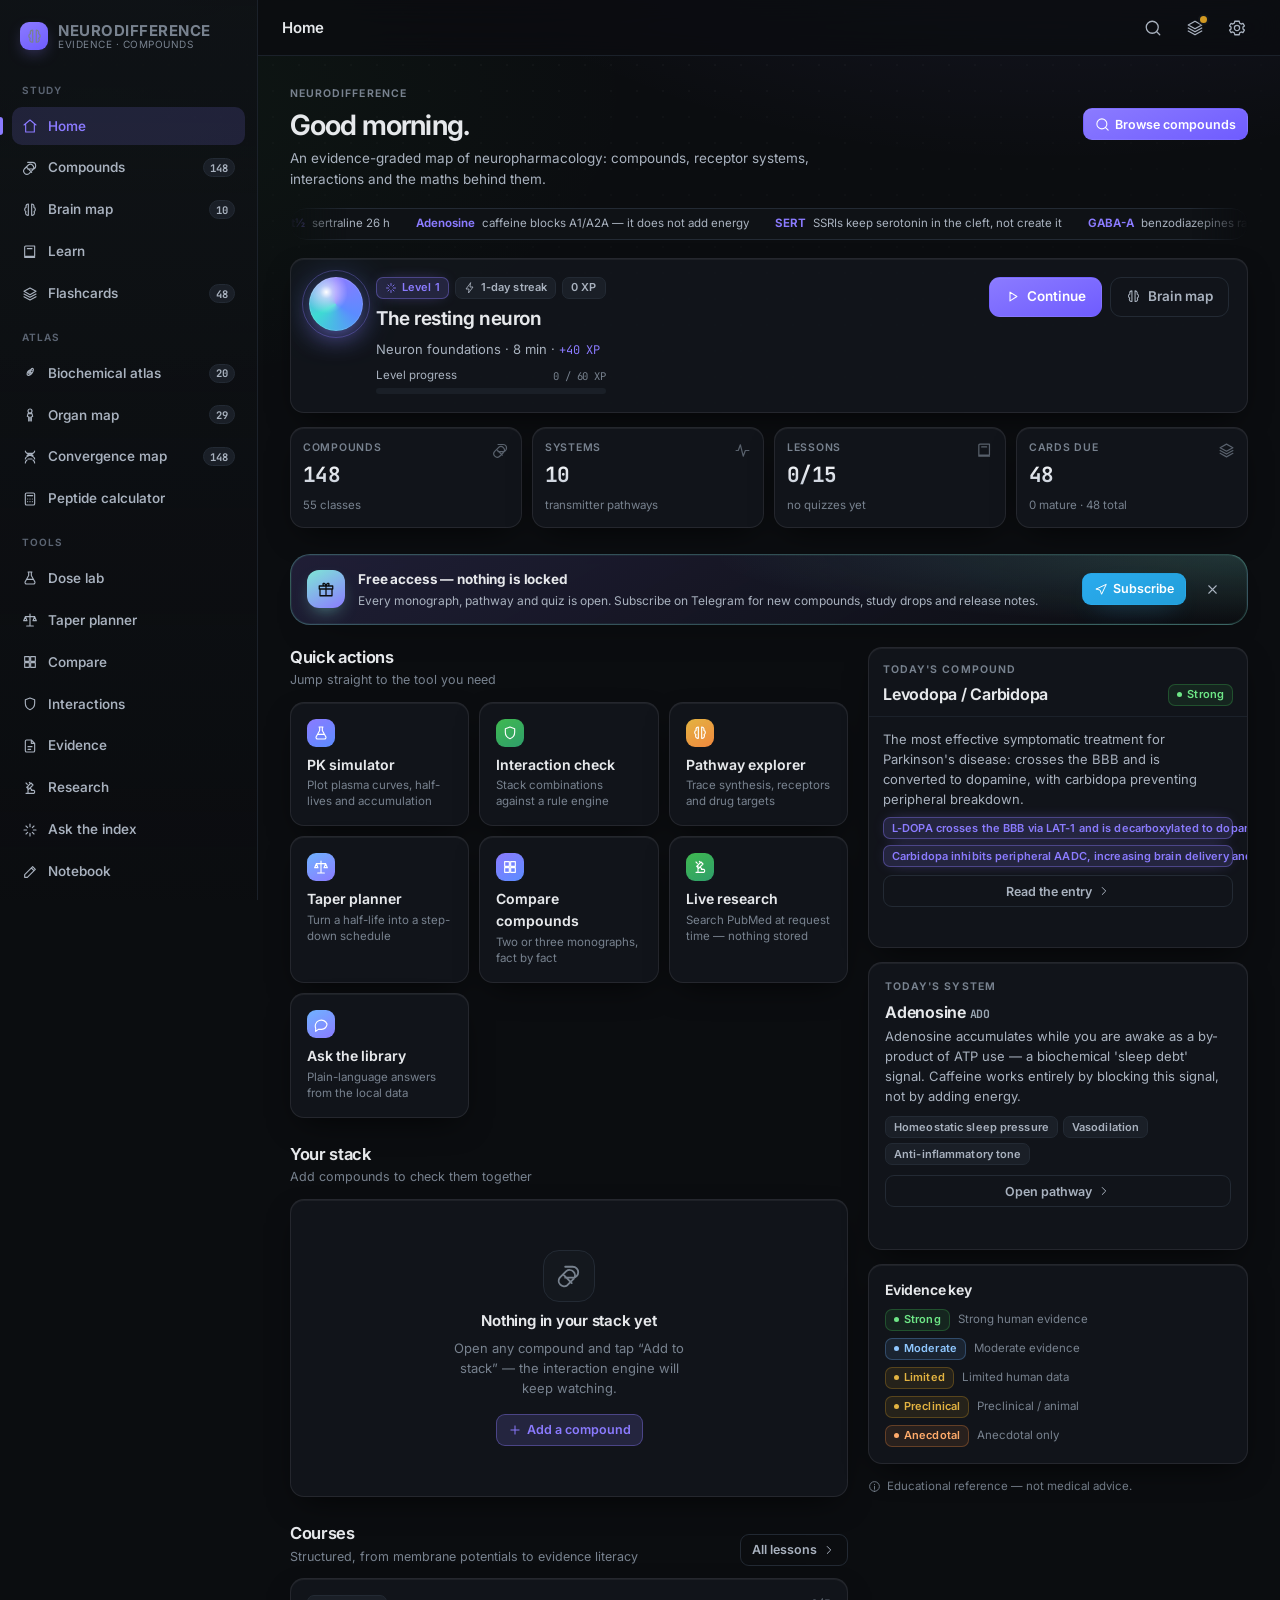
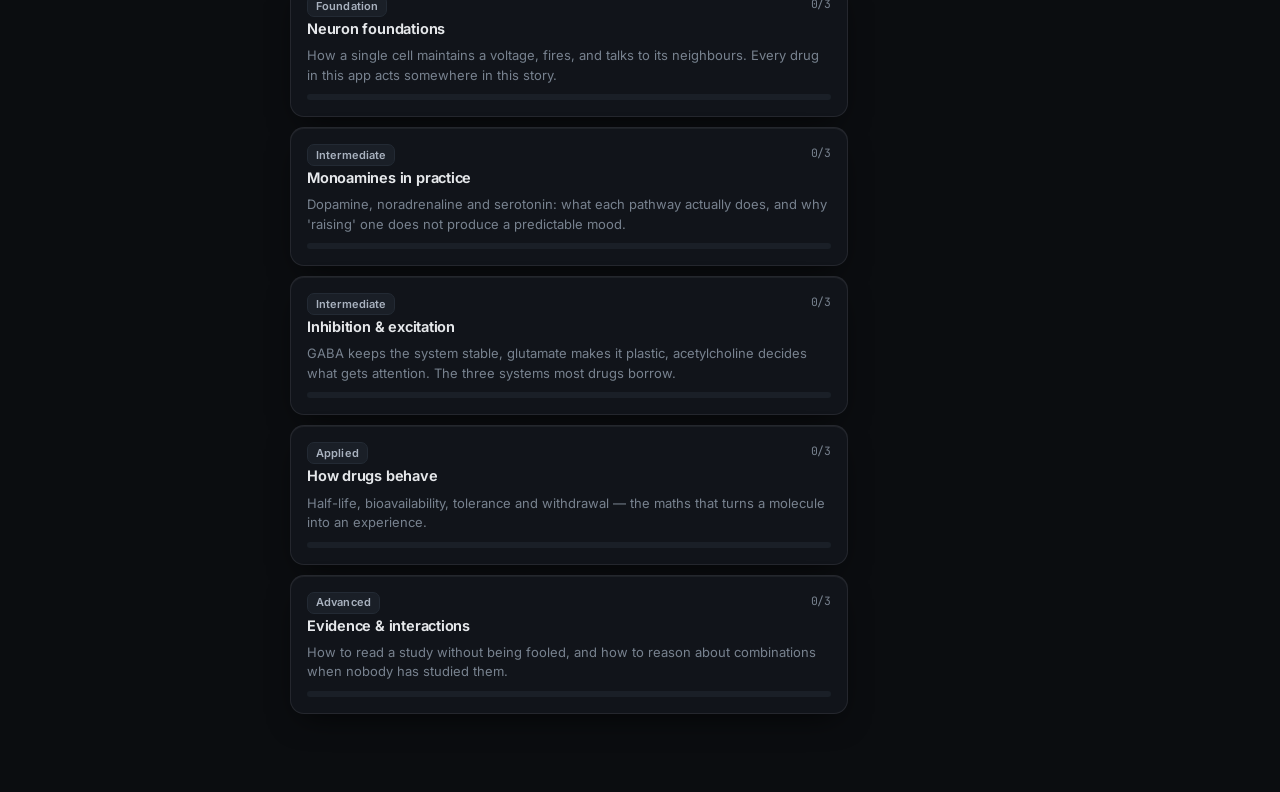
==== index.html @ 34aa9d5a "update index.html" ====
<!doctype html>
<html lang="en" data-accent="violet" data-density="comfortable" data-motion="on" data-skin="aurora">
  <head>
    <meta charset="utf-8" />
    <meta name="viewport" content="width=device-width, initial-scale=1, viewport-fit=cover" />
    <title>NeuroDifference — evidence · compounds · pathways</title>
    <meta
      name="description"
      content="An evidence-graded map of neuropharmacology: compound monographs, transmitter systems, a brain atlas, pharmacokinetic curves, interaction checks and spaced-repetition lessons."
    />
    <meta name="theme-color" content="#0b0d10" />
    <meta name="color-scheme" content="dark" />
    <meta name="apple-mobile-web-app-capable" content="yes" />
    <meta name="apple-mobile-web-app-status-bar-style" content="black-translucent" />
    <meta name="apple-mobile-web-app-title" content="NeuroDifference" />
    <meta name="mobile-web-app-capable" content="yes" />
    <meta name="format-detection" content="telephone=no" />

    <meta property="og:type" content="website" />
    <meta property="og:title" content="NeuroDifference" />
    <meta property="og:description" content="Evidence-graded neuropharmacology: compounds, pathways, interactions, kinetics." />
    <meta property="og:site_name" content="NeuroDifference" />

    <link rel="manifest" href="./manifest.json" />
    <link rel="icon" href="./icon.svg" type="image/svg+xml" />
    <link rel="apple-touch-icon" href="./icon.svg" />

    <link rel="preconnect" href="https://fonts.googleapis.com" />
    <link rel="preconnect" href="https://fonts.gstatic.com" crossorigin />
    <!-- Non-blocking: the app renders instantly on the system font stack and
         swaps in Inter once (if) the network delivers it. Offline = system UI. -->
    <link
      rel="stylesheet"
      href="https://fonts.googleapis.com/css2?family=Inter:wght@400;500;600;700&family=JetBrains+Mono:wght@400;500&display=swap"
      media="print"
      onload="this.media='all'; this.onload=null"
    />
    <noscript>
      <link
        rel="stylesheet"
        href="https://fonts.googleapis.com/css2?family=Inter:wght@400;500;600;700&family=JetBrains+Mono:wght@400;500&display=swap"
      />
    </noscript>

    <link rel="stylesheet" href="./app/styles.css" />
    <link rel="stylesheet" href="./app/skin.css" />
    <link rel="stylesheet" href="./app/clinic.css" />
  </head>
  <body>
    <div id="root">
      <noscript>
        <div style="padding: 32px; font-family: system-ui, sans-serif; color: #e6e8eb; background: #0b0d10; min-height: 100dvh">
          <h1 style="font-size: 20px; margin-bottom: 8px">NeuroDifference needs JavaScript</h1>
          <p style="color: #a9b2bf; font-size: 14px; line-height: 1.6; max-width: 46ch">
            This app renders everything on the device and stores your progress in local storage. Enable JavaScript to use it.
          </p>
        </div>
      </noscript>
    </div>
    <script type="module" src="./app/main.js"></script>
  </body>
</html>
---- app/styles.css ----
/* ==========================================================================
   NeuroDifference — design system
   Mobile first. Desktop upgrades at 900px (sidebar) and 1200px (two columns).
   ========================================================================== */

:root {
  color-scheme: dark;

  --bg: #0b0d10;
  --bg-1: #0f1216;
  --bg-2: #14181e;
  --bg-3: #1a1f27;
  --line: #232a34;
  --line-soft: #1b212a;

  --text: #e6e8eb;
  --text-2: #a9b2bf;
  --text-3: #78828f;

  --accent: #8b7bff;
  --accent-2: #6f5cff;
  --accent-ink: #ffffff;
  --accent-soft: rgba(139, 123, 255, 0.14);
  --accent-line: rgba(139, 123, 255, 0.35);

  --good: #3fb950;
  --ok: #6fb3ff;
  --warn: #d29922;
  --bad: #f0883e;
  --critical: #f85149;

  --radius-s: 8px;
  --radius: 14px;
  --radius-l: 20px;
  --radius-xl: 26px;

  --pad: 16px;
  --gap: 12px;
  --tap: 44px;

  --shadow-1: 0 1px 2px rgba(0, 0, 0, 0.4);
  --shadow-2: 0 12px 32px -12px rgba(0, 0, 0, 0.75);
  --shadow-3: 0 24px 64px -20px rgba(0, 0, 0, 0.85);

  --mono: "JetBrains Mono", ui-monospace, SFMono-Regular, Menlo, monospace;
  --sans: Inter, -apple-system, BlinkMacSystemFont, "Segoe UI", Roboto, sans-serif;

  --nav-h: 62px;
  --top-h: 56px;
  --sidebar-w: 258px;
  --ease: cubic-bezier(0.22, 0.61, 0.36, 1);
}

[data-accent="amber"] { --accent: #f2b23e; --accent-2: #e09b1c; --accent-ink: #1a1206; --accent-soft: rgba(242, 178, 62, 0.14); --accent-line: rgba(242, 178, 62, 0.35); }
[data-accent="teal"] { --accent: #2fd6c4; --accent-2: #17bda9; --accent-ink: #04231f; --accent-soft: rgba(47, 214, 196, 0.14); --accent-line: rgba(47, 214, 196, 0.35); }
[data-accent="rose"] { --accent: #ff6b8a; --accent-2: #f04a6e; --accent-ink: #2a0710; --accent-soft: rgba(255, 107, 138, 0.14); --accent-line: rgba(255, 107, 138, 0.35); }
[data-accent="green"] { --accent: #4ade80; --accent-2: #2fbf66; --accent-ink: #04220f; --accent-soft: rgba(74, 222, 128, 0.14); --accent-line: rgba(74, 222, 128, 0.35); }
[data-accent="blue"] { --accent: #60a5fa; --accent-2: #3b82f6; --accent-ink: #05142c; --accent-soft: rgba(96, 165, 250, 0.14); --accent-line: rgba(96, 165, 250, 0.35); }

[data-density="compact"] { --pad: 12px; --gap: 9px; --radius: 11px; }

* { box-sizing: border-box; -webkit-tap-highlight-color: transparent; }

html, body { margin: 0; padding: 0; }

html {
  background: var(--bg);
  -webkit-text-size-adjust: 100%;
}

body {
  font-family: var(--sans);
  font-size: 15px;
  line-height: 1.55;
  color: var(--text);
  background:
    radial-gradient(1000px 520px at 82% -8%, color-mix(in srgb, var(--accent) 12%, transparent), transparent 68%),
    radial-gradient(760px 420px at 8% 4%, rgba(63, 185, 80, 0.06), transparent 70%),
    var(--bg);
  min-height: 100dvh;
  overflow-x: hidden;
  text-rendering: optimizeLegibility;
  -webkit-font-smoothing: antialiased;
}

img, svg { max-width: 100%; }
svg.ic { flex: none; display: inline-block; vertical-align: -0.15em; }

/* Scroll lock while a drawer, sheet or search overlay is open. */
html.layer-open, html.layer-open body { overflow: hidden; }
html.layer-open { overscroll-behavior: none; }

a { color: var(--accent); text-decoration: none; }
a:hover { text-decoration: underline; }

button, input, select, textarea { font: inherit; color: inherit; }
button { cursor: pointer; background: none; border: 0; }

:focus-visible {
  outline: 2px solid var(--accent);
  outline-offset: 2px;
  border-radius: 6px;
}

::selection { background: var(--accent-soft); }

h1, h2, h3, h4 { margin: 0; font-weight: 650; letter-spacing: -0.015em; line-height: 1.25; }
p { margin: 0; }

hr { border: 0; border-top: 1px solid var(--line); margin: 18px 0; }

/* ------------------------------------------------------------------ */
/* Scrollbars                                                          */
/* ------------------------------------------------------------------ */

::-webkit-scrollbar { width: 10px; height: 10px; }
::-webkit-scrollbar-track { background: transparent; }
::-webkit-scrollbar-thumb { background: #262e39; border-radius: 99px; border: 3px solid var(--bg); }
::-webkit-scrollbar-thumb:hover { background: #333d4a; }

/* ------------------------------------------------------------------ */
/* Shell                                                               */
/* ------------------------------------------------------------------ */

#root { min-height: 100dvh; }

.app {
  display: grid;
  grid-template-columns: 1fr;
  min-height: 100dvh;
}

.sidebar { display: none; }

.main {
  display: flex;
  flex-direction: column;
  min-width: 0;
  min-height: 100dvh;
}

.topbar {
  position: sticky;
  top: 0;
  z-index: 40;
  height: calc(var(--top-h) + env(safe-area-inset-top, 0px));
  display: flex;
  align-items: center;
  gap: 10px;
  padding: 0 var(--pad);
  padding-top: env(safe-area-inset-top, 0px);
  background: rgba(11, 13, 16, 0.86);
  background: color-mix(in srgb, var(--bg) 82%, transparent);
  backdrop-filter: blur(14px) saturate(1.3);
  -webkit-backdrop-filter: blur(14px) saturate(1.3);
  border-bottom: 1px solid var(--line-soft);
}

[data-scrolled="true"] .topbar { border-bottom-color: var(--line); }

.topbar .brand {
  display: flex;
  align-items: center;
  gap: 9px;
  min-width: 0;
  font-weight: 700;
  letter-spacing: -0.02em;
  color: var(--text);
  text-decoration: none;
}

.brand-mark {
  width: 28px;
  height: 28px;
  border-radius: 9px;
  display: grid;
  place-items: center;
  background: linear-gradient(150deg, var(--accent), var(--accent-2));
  color: var(--accent-ink);
  box-shadow: 0 6px 18px -8px var(--accent);
  flex: none;
}

.brand-text { display: flex; flex-direction: column; line-height: 1.05; min-width: 0; }
.brand-text b { font-size: 14px; font-weight: 700; }
.brand-text span { font-size: 10px; color: var(--text-3); letter-spacing: 0.04em; text-transform: uppercase; }

.topbar-title {
  display: none;
  font-size: 15px;
  font-weight: 600;
  white-space: nowrap;
  overflow: hidden;
  text-overflow: ellipsis;
  min-width: 0;
}

.topbar-actions { margin-left: auto; display: flex; align-items: center; gap: 4px; }

.icon-btn {
  width: 38px;
  height: 38px;
  border-radius: 11px;
  display: grid;
  place-items: center;
  color: var(--text-2);
  border: 1px solid transparent;
  transition: background 0.15s, color 0.15s, border-color 0.15s;
}
.icon-btn:hover { background: var(--bg-2); color: var(--text); border-color: var(--line); }
.icon-btn:active { transform: scale(0.95); }
.icon-btn.accent { color: var(--accent); }

.view {
  flex: 1;
  width: 100%;
  max-width: 1180px;
  margin: 0 auto;
  padding: 18px var(--pad) calc(var(--nav-h) + 26px + env(safe-area-inset-bottom, 0px));
  animation: viewIn 0.26s var(--ease);
}

@keyframes viewIn {
  from { opacity: 0; transform: translateY(7px); }
  to { opacity: 1; transform: none; }
}

@media (prefers-reduced-motion: reduce) {
  .view { animation: none; }
  * { scroll-behavior: auto !important; }
}

/* ------------------------------------------------------------------ */
/* Bottom nav (mobile)                                                 */
/* ------------------------------------------------------------------ */

.bottom-nav {
  position: fixed;
  bottom: 0;
  left: 0;
  right: 0;
  z-index: 50;
  height: calc(var(--nav-h) + env(safe-area-inset-bottom, 0px));
  padding-bottom: env(safe-area-inset-bottom, 0px);
  display: grid;
  grid-template-columns: repeat(5, minmax(0, 1fr));
  background: var(--bg-1);
  background: color-mix(in srgb, var(--bg-1) 92%, transparent);
  backdrop-filter: blur(18px);
  -webkit-backdrop-filter: blur(18px);
  border-top: 1px solid var(--line);
}

.nav-item {
  display: flex;
  flex-direction: column;
  align-items: center;
  justify-content: center;
  gap: 3px;
  color: var(--text-3);
  font-size: 10.5px;
  font-weight: 550;
  text-decoration: none;
  position: relative;
  transition: color 0.16s;
  padding-top: 4px;
}
.nav-item svg { transition: transform 0.18s var(--ease); }
.nav-item:hover { color: var(--text-2); text-decoration: none; }
.nav-item.active { color: var(--accent); }
.nav-item.active svg { transform: translateY(-1px) scale(1.06); }
.nav-item.active::before {
  content: "";
  position: absolute;
  top: 0;
  width: 26px;
  height: 2.5px;
  border-radius: 0 0 3px 3px;
  background: var(--accent);
  box-shadow: 0 0 12px var(--accent);
}

/* ------------------------------------------------------------------ */
/* Typography bits                                                     */
/* ------------------------------------------------------------------ */

.page-head { margin: 2px 0 18px; }
.page-head h1 { font-size: 24px; letter-spacing: -0.03em; }
.page-head p { color: var(--text-2); font-size: 13.5px; margin-top: 5px; max-width: 62ch; }

.eyebrow {
  font-size: 10.5px;
  font-weight: 650;
  letter-spacing: 0.1em;
  text-transform: uppercase;
  color: var(--text-3);
}

.muted { color: var(--text-2); }
.dim { color: var(--text-3); }
.mono { font-family: var(--mono); font-size: 0.92em; letter-spacing: -0.02em; }
.nowrap { white-space: nowrap; }
.center { text-align: center; }
.tiny { font-size: 11.5px; }
.small { font-size: 13px; }
.lead { font-size: 15.5px; color: var(--text-2); line-height: 1.6; }

.good { color: var(--good); }
.warn { color: var(--warn); }
.bad { color: var(--bad); }
.crit { color: var(--critical); }
.accent { color: var(--accent); }

/* ------------------------------------------------------------------ */
/* Cards & panels                                                      */
/* ------------------------------------------------------------------ */

.card {
  background: linear-gradient(180deg, var(--bg-2), var(--bg-1));
  border: 1px solid var(--line);
  border-radius: var(--radius);
  padding: var(--pad);
  position: relative;
}

.card.tight { padding: 12px; }
.card.flush { padding: 0; overflow: hidden; }
.card.hoverable { transition: border-color 0.16s, transform 0.16s var(--ease), background 0.16s; }
.card.hoverable:hover { border-color: #2f3947; transform: translateY(-2px); }
.card.hoverable:active { transform: translateY(0); }
.card.glow { border-color: var(--accent-line); box-shadow: 0 0 0 1px var(--accent-soft), 0 18px 40px -24px var(--accent); }

.card-head {
  display: flex;
  align-items: center;
  gap: 10px;
  margin-bottom: 10px;
}
.card-head h3 { font-size: 15px; }
.card-head .spacer { margin-left: auto; }

.block { margin: 0 0 26px; }
.block-head { display: flex; align-items: flex-end; gap: 12px; margin-bottom: 12px; }
.block-head h2 { font-size: 16.5px; letter-spacing: -0.02em; }
.block-sub { font-size: 12.5px; color: var(--text-3); margin-top: 3px; }
.block-head > :last-child:not(:first-child) { margin-left: auto; }

.grid { display: grid; gap: var(--gap); }
.grid-2 { grid-template-columns: repeat(2, minmax(0, 1fr)); }
.grid-3 { grid-template-columns: minmax(0, 1fr); }
.grid-4 { grid-template-columns: repeat(2, minmax(0, 1fr)); }
.grid-auto { grid-template-columns: repeat(auto-fill, minmax(230px, 1fr)); }
.row { display: flex; gap: 10px; align-items: center; }
.row.wrap { flex-wrap: wrap; }
.row.between { justify-content: space-between; }
.row.top { align-items: flex-start; }

/* --- Layout hardening ---------------------------------------------- */
/* Grid/flex children default to min-width:auto, so one long token (a URL,  */
/* a mono number, a nowrap chip) can widen the whole column, push text past */
/* the card's right wall and slide buttons on top of copy. Every container  */
/* child below is allowed to shrink, and text is allowed to break.          */
.row > *, .grid > *, .stack > *, .col > *, .split > *, .split-wide > * { min-width: 0; }
.card *, .callout *, .sheet *, .overlay-panel * { min-width: 0; }
h1, h2, h3, h4, p, li, dd, dt, blockquote, strong, em, a, span, td, th { overflow-wrap: break-word; }
.grow { flex: 1 1 auto; min-width: 0; }
.flex-none { flex: none; }
.btn, .chip, .icon-btn { max-width: 100%; }
.btn > span, .chip > span { min-width: 0; overflow: hidden; text-overflow: ellipsis; }
.row.between > :first-child { min-width: 0; }
.col { display: flex; flex-direction: column; gap: 10px; }
.spacer { margin-left: auto; }
.stack { display: flex; flex-direction: column; gap: 8px; }
.stack-3 { display: flex; flex-direction: column; gap: 3px; }

@media (min-width: 560px) {
  .grid-3 { grid-template-columns: repeat(3, minmax(0, 1fr)); }
  .grid-4 { grid-template-columns: repeat(4, minmax(0, 1fr)); }
}

/* ------------------------------------------------------------------ */
/* Buttons                                                             */
/* ------------------------------------------------------------------ */

.btn {
  display: inline-flex;
  align-items: center;
  justify-content: center;
  gap: 7px;
  min-height: 40px;
  padding: 0 15px;
  border-radius: 11px;
  border: 1px solid var(--line);
  background: var(--bg-3);
  color: var(--text);
  font-size: 13.5px;
  font-weight: 600;
  transition: background 0.15s, border-color 0.15s, transform 0.1s, color 0.15s;
  text-decoration: none;
  white-space: nowrap;
  user-select: none;
}
.btn:hover { background: #222a34; border-color: #333d4a; text-decoration: none; }
.btn:active { transform: scale(0.975); }
.btn.primary {
  background: linear-gradient(160deg, var(--accent), var(--accent-2));
  border-color: transparent;
  color: var(--accent-ink);
  box-shadow: 0 8px 22px -12px var(--accent);
}
.btn.primary:hover { filter: brightness(1.07); }
.btn.ghost { background: transparent; border-color: var(--line); color: var(--text-2); }
.btn.ghost:hover { color: var(--text); background: var(--bg-2); }
.btn.soft { background: var(--accent-soft); border-color: var(--accent-line); color: var(--accent); }
.btn.soft:hover { background: color-mix(in srgb, var(--accent) 20%, transparent); }
.btn.danger { background: rgba(248, 81, 73, 0.12); border-color: rgba(248, 81, 73, 0.35); color: #ff8b84; }
.btn.danger:hover { background: rgba(248, 81, 73, 0.2); }
.btn.sm { min-height: 32px; padding: 0 11px; font-size: 12.5px; border-radius: 9px; gap: 5px; }
.btn.xs { min-height: 27px; padding: 0 9px; font-size: 11.5px; border-radius: 7px; }
.btn.block { width: 100%; }
.btn[disabled] { opacity: 0.45; pointer-events: none; }

.btn-group { display: inline-flex; padding: 3px; gap: 2px; background: var(--bg-2); border: 1px solid var(--line); border-radius: 12px; }
.btn-group button {
  padding: 6px 12px;
  border-radius: 9px;
  font-size: 12.5px;
  font-weight: 600;
  color: var(--text-3);
  transition: background 0.15s, color 0.15s;
}
.btn-group button:hover { color: var(--text-2); }
.btn-group button.on { background: var(--bg-3); color: var(--text); box-shadow: var(--shadow-1); }

/* ------------------------------------------------------------------ */
/* Chips, badges, pills                                                */
/* ------------------------------------------------------------------ */

.chip {
  display: inline-flex;
  align-items: center;
  gap: 5px;
  height: 22px;
  padding: 0 8px;
  border-radius: 7px;
  font-size: 11px;
  font-weight: 600;
  letter-spacing: 0.01em;
  background: var(--bg-3);
  border: 1px solid var(--line);
  color: var(--text-2);
  white-space: nowrap;
  text-decoration: none;
}
.chip .dot { width: 5px; height: 5px; border-radius: 50%; background: currentColor; flex: none; }
.chip-good { color: #6ee787; background: rgba(63, 185, 80, 0.1); border-color: rgba(63, 185, 80, 0.3); }
.chip-ok { color: #8fc7ff; background: rgba(111, 179, 255, 0.1); border-color: rgba(111, 179, 255, 0.28); }
.chip-warn { color: #e3b341; background: rgba(210, 153, 34, 0.1); border-color: rgba(210, 153, 34, 0.3); }
.chip-bad { color: #ffab6b; background: rgba(240, 136, 62, 0.1); border-color: rgba(240, 136, 62, 0.3); }
.chip-crit { color: #ff8b84; background: rgba(248, 81, 73, 0.1); border-color: rgba(248, 81, 73, 0.32); }
.chip-accent { color: var(--accent); background: var(--accent-soft); border-color: var(--accent-line); }
.chip-btn { cursor: pointer; transition: background 0.14s, border-color 0.14s, color 0.14s; }
.chip-btn:hover { border-color: #3a4552; color: var(--text); }
.chip-btn.on { background: var(--accent-soft); border-color: var(--accent-line); color: var(--accent); }

.pill-count {
  min-width: 19px;
  height: 19px;
  padding: 0 6px;
  border-radius: 99px;
  display: inline-grid;
  place-items: center;
  font-size: 10.5px;
  font-weight: 700;
  font-family: var(--mono);
  background: var(--bg-3);
  border: 1px solid var(--line);
  color: var(--text-2);
}

.tag { font-family: var(--mono); font-size: 10.5px; color: var(--text-3); }

/* ------------------------------------------------------------------ */
/* Inputs                                                              */
/* ------------------------------------------------------------------ */

.field { display: flex; flex-direction: column; gap: 6px; font-size: 12.5px; color: var(--text-2); font-weight: 550; }

.input, .select, .textarea {
  width: 100%;
  min-height: 42px;
  padding: 9px 12px;
  border-radius: 11px;
  background: var(--bg);
  border: 1px solid var(--line);
  color: var(--text);
  font-size: 14px;
  transition: border-color 0.15s, box-shadow 0.15s;
  appearance: none;
}
.textarea { min-height: 110px; resize: vertical; line-height: 1.5; font-family: inherit; }
.input::placeholder, .textarea::placeholder { color: #5c6674; }
.input:focus, .select:focus, .textarea:focus {
  outline: none;
  border-color: var(--accent-line);
  box-shadow: 0 0 0 3px var(--accent-soft);
}
.select {
  background-image: url("data:image/svg+xml,%3Csvg xmlns='http://www.w3.org/2000/svg' width='14' height='14' viewBox='0 0 24 24' fill='none' stroke='%2378828f' stroke-width='2' stroke-linecap='round'%3E%3Cpath d='m6 9 6 6 6-6'/%3E%3C/svg%3E");
  background-repeat: no-repeat;
  background-position: right 11px center;
  padding-right: 32px;
}

.search-input { position: relative; }
.search-input .ic { position: absolute; left: 12px; top: 50%; transform: translateY(-50%); color: var(--text-3); pointer-events: none; }
.search-input .input { padding-left: 38px; }
.search-input .clear { position: absolute; right: 6px; top: 50%; transform: translateY(-50%); color: var(--text-3); width: 30px; height: 30px; border-radius: 8px; display: none; place-items: center; }
.search-input .clear.show { display: grid; }

.switch { position: relative; width: 42px; height: 25px; border-radius: 99px; background: var(--bg-3); border: 1px solid var(--line); transition: background 0.18s, border-color 0.18s; flex: none; }
.switch::after { content: ""; position: absolute; top: 2px; left: 2px; width: 19px; height: 19px; border-radius: 50%; background: var(--text-3); transition: transform 0.18s var(--ease), background 0.18s; }
.switch.on { background: var(--accent-soft); border-color: var(--accent-line); }
.switch.on::after { transform: translateX(17px); background: var(--accent); }

.range { -webkit-appearance: none; width: 100%; height: 22px; background: transparent; }
.range::-webkit-slider-runnable-track { height: 5px; border-radius: 99px; background: var(--bg-3); border: 1px solid var(--line); }
.range::-webkit-slider-thumb { -webkit-appearance: none; width: 18px; height: 18px; margin-top: -7.5px; border-radius: 50%; background: var(--accent); border: 2px solid var(--bg); box-shadow: 0 2px 8px rgba(0, 0, 0, 0.5); }

/* ------------------------------------------------------------------ */
/* Lists                                                               */
/* ------------------------------------------------------------------ */

.list { display: flex; flex-direction: column; }
.list-row {
  display: flex;
  align-items: center;
  gap: 11px;
  padding: 12px var(--pad);
  border-bottom: 1px solid var(--line-soft);
  text-decoration: none;
  color: inherit;
  background: transparent;
  width: 100%;
  text-align: left;
  transition: background 0.14s;
}
.list-row:last-child { border-bottom: 0; }
.list-row:hover { background: rgba(255, 255, 255, 0.025); text-decoration: none; }
.list-row .grow { min-width: 0; flex: 1; }
.list-row .title { font-size: 14px; font-weight: 580; display: flex; align-items: center; gap: 6px; }
.list-row .sub { font-size: 12px; color: var(--text-3); margin-top: 1px; }

.kv { display: grid; grid-template-columns: minmax(96px, 34%) 1fr; gap: 7px 12px; font-size: 13px; }
.kv dt { color: var(--text-3); font-size: 12px; }
.kv dd { margin: 0; color: var(--text); overflow-wrap: break-word; }

.stat-value { font-size: 21px; font-weight: 700; letter-spacing: -0.03em; font-family: var(--mono); }
.stat-label { font-size: 11px; color: var(--text-3); text-transform: uppercase; letter-spacing: 0.06em; font-weight: 600; }

.meter { height: 6px; border-radius: 99px; background: var(--bg-3); overflow: hidden; }
.meter > i { display: block; height: 100%; border-radius: 99px; background: linear-gradient(90deg, var(--accent-2), var(--accent)); transition: width 0.3s var(--ease); }
.meter.good > i { background: linear-gradient(90deg, #2ea043, var(--good)); }
.meter.warn > i { background: linear-gradient(90deg, #a97a12, var(--warn)); }

/* ------------------------------------------------------------------ */
/* Empty state, disclaimer, toast                                      */
/* ------------------------------------------------------------------ */

.empty { text-align: center; padding: 34px 18px; display: flex; flex-direction: column; align-items: center; gap: 7px; }
.empty-ic { width: 52px; height: 52px; border-radius: 16px; display: grid; place-items: center; background: var(--bg-2); border: 1px solid var(--line); color: var(--text-3); margin-bottom: 3px; }
.empty h3 { font-size: 15px; }
.empty p { font-size: 13px; color: var(--text-3); max-width: 34ch; }
.empty .btn { margin-top: 9px; }

.disclaimer {
  display: flex;
  gap: 11px;
  padding: 13px 14px;
  border-radius: var(--radius);
  background: rgba(210, 153, 34, 0.07);
  border: 1px solid rgba(210, 153, 34, 0.22);
  color: #d9c69a;
  font-size: 12.5px;
  line-height: 1.55;
}
.disclaimer svg { color: var(--warn); flex: none; margin-top: 1px; }
.disclaimer strong { color: #f0d9a8; display: block; margin-bottom: 2px; font-size: 12.5px; }
.disclaimer-mini { display: flex; align-items: center; gap: 6px; font-size: 11.5px; color: var(--text-3); }

.toast-host {
  position: fixed;
  left: 50%;
  bottom: calc(var(--nav-h) + 18px + env(safe-area-inset-bottom, 0px));
  transform: translateX(-50%);
  z-index: 200;
  display: flex;
  flex-direction: column;
  gap: 8px;
  align-items: center;
  pointer-events: none;
  width: max-content;
  max-width: calc(100vw - 32px);
}
.toast {
  display: flex;
  align-items: center;
  gap: 8px;
  padding: 10px 14px;
  border-radius: 12px;
  background: #1d242e;
  border: 1px solid var(--line);
  color: var(--text);
  font-size: 13px;
  font-weight: 550;
  box-shadow: var(--shadow-2);
  opacity: 0;
  transform: translateY(10px) scale(0.97);
  transition: opacity 0.2s, transform 0.2s var(--ease);
  pointer-events: auto;
  max-width: 100%;
}
.toast.in { opacity: 1; transform: none; }
.toast-success svg { color: var(--good); }
.toast-danger svg { color: var(--critical); }
.toast-warn svg { color: var(--warn); }
.toast-info svg { color: var(--ok); }

/* ------------------------------------------------------------------ */
/* Markdown                                                            */
/* ------------------------------------------------------------------ */

.md { font-size: 14.5px; line-height: 1.68; color: #d7dbe1; }
.md > *:first-child { margin-top: 0; }
.md p { margin: 0 0 13px; }
.md .md-h { margin: 22px 0 9px; color: var(--text); letter-spacing: -0.02em; }
.md .md-h1 { font-size: 20px; }
.md .md-h2 { font-size: 17px; }
.md .md-h3 { font-size: 15px; }
.md .md-h4 { font-size: 13.5px; color: var(--text-2); }
.md .md-list { margin: 0 0 13px; padding-left: 20px; }
.md .md-list li { margin-bottom: 5px; }
.md .md-list li::marker { color: var(--accent); }
.md .md-quote {
  margin: 0 0 13px;
  padding: 10px 14px;
  border-left: 2.5px solid var(--accent);
  background: var(--accent-soft);
  border-radius: 0 10px 10px 0;
  color: #dcd4ff;
  font-size: 13.5px;
}
.md .md-code { background: var(--bg); border: 1px solid var(--line); border-radius: 10px; padding: 12px; overflow-x: auto; font-family: var(--mono); font-size: 12.5px; margin: 0 0 13px; }
.md code { font-family: var(--mono); font-size: 0.9em; background: var(--bg-3); padding: 1.5px 5px; border-radius: 5px; border: 1px solid var(--line-soft); }
.md .md-code code { background: none; border: 0; padding: 0; }
.md .md-hr { margin: 20px 0; }
.md strong { color: #fff; font-weight: 650; }
.md table { width: 100%; border-collapse: collapse; margin: 0 0 14px; font-size: 12.5px; display: block; overflow-x: auto; }
.md th, .md td { text-align: left; padding: 7px 10px; border-bottom: 1px solid var(--line-soft); white-space: nowrap; }
.md th { color: var(--text-3); font-size: 11px; text-transform: uppercase; letter-spacing: 0.05em; }

/* ------------------------------------------------------------------ */
/* Compound cards                                                      */
/* ------------------------------------------------------------------ */

.compound-card {
  display: flex;
  flex-direction: column;
  gap: 8px;
  padding: 13px;
  border-radius: var(--radius);
  border: 1px solid var(--line);
  background: linear-gradient(180deg, var(--bg-2), var(--bg-1));
  text-decoration: none;
  color: inherit;
  position: relative;
  transition: border-color 0.16s, transform 0.16s var(--ease);
  overflow: hidden;
}
.compound-card:hover { border-color: #313b48; transform: translateY(-2px); text-decoration: none; }
.compound-card::after {
  content: "";
  position: absolute;
  inset: 0 auto 0 0;
  width: 2.5px;
  background: var(--dot, var(--accent));
  opacity: 0.75;
}
.compound-card .cc-name { font-size: 14.5px; font-weight: 650; letter-spacing: -0.01em; padding-right: 4px; }
.compound-card .cc-cls { font-size: 11.5px; color: var(--text-3); }
.compound-card .cc-sum { font-size: 12.5px; color: var(--text-2); line-height: 1.5; display: -webkit-box; -webkit-line-clamp: 2; -webkit-box-orient: vertical; overflow: hidden; }
.compound-card .cc-foot { display: flex; align-items: center; gap: 6px; flex-wrap: wrap; margin-top: 1px; }

/* Detail header */
.detail-head { display: flex; flex-direction: column; gap: 10px; margin-bottom: 16px; }
.detail-title { font-size: 26px; letter-spacing: -0.035em; line-height: 1.12; }
.detail-alias { font-size: 12.5px; color: var(--text-3); }
.detail-chips { display: flex; flex-wrap: wrap; gap: 6px; }

.tabs { display: flex; gap: 2px; overflow-x: auto; border-bottom: 1px solid var(--line); margin-bottom: 16px; scrollbar-width: none; }
.tabs::-webkit-scrollbar { display: none; }
.tabs button {
  padding: 10px 12px;
  font-size: 13px;
  font-weight: 600;
  color: var(--text-3);
  border-bottom: 2px solid transparent;
  white-space: nowrap;
  transition: color 0.15s, border-color 0.15s;
}
.tabs button:hover { color: var(--text-2); }
.tabs button.on { color: var(--text); border-bottom-color: var(--accent); }

.effect-cols { display: grid; gap: 10px; grid-template-columns: minmax(0, 1fr); }
@media (min-width: 520px) { .effect-cols { grid-template-columns: 1fr 1fr; } }

.effect-box { border-radius: 11px; border: 1px solid var(--line); padding: 11px 12px; background: var(--bg-1); }
.effect-box h4 { font-size: 11px; text-transform: uppercase; letter-spacing: 0.07em; margin-bottom: 7px; display: flex; align-items: center; gap: 5px; }
.effect-box.good h4 { color: var(--good); }
.effect-box.bad h4 { color: var(--bad); }
.effect-box ul { margin: 0; padding-left: 16px; font-size: 12.5px; color: var(--text-2); line-height: 1.55; }
.effect-box li { margin-bottom: 3px; }

/* ------------------------------------------------------------------ */
/* Brain map                                                           */
/* ------------------------------------------------------------------ */

.brain-wrap {
  position: relative;
  border-radius: var(--radius-l);
  border: 1px solid var(--line);
  background:
    radial-gradient(closest-side at 50% 40%, rgba(139, 123, 255, 0.08), transparent 75%),
    var(--bg-1);
  padding: 6px;
  overflow: hidden;
}

.brain-svg { width: 100%; height: auto; display: block; touch-action: manipulation; }

.brain-svg .outline { fill: rgba(255, 255, 255, 0.022); stroke: #303a47; stroke-width: 1.4; }
.brain-svg .sulcus { fill: none; stroke: #2a333f; stroke-width: 1.1; stroke-linecap: round; }
.brain-svg .hot { cursor: pointer; outline: none; }
.brain-svg .hot:focus-visible circle.core { fill-opacity: 0.34; stroke-width: 2.4; }
.brain-svg .hot:focus-visible text { fill: #fff; }
.brain-svg .hot circle.hit { fill: transparent; }
.brain-svg .hot circle.core { fill: var(--dot, var(--accent)); fill-opacity: 0.16; stroke: var(--dot, var(--accent)); stroke-width: 1.3; transition: fill-opacity 0.2s; }
.brain-svg .hot:hover circle.core { fill-opacity: 0.32; }
.brain-svg .hot.sel circle.core { fill-opacity: 0.42; stroke-width: 2; }
.brain-svg .hot text { fill: #8d97a5; font-size: 6.4px; font-weight: 600; letter-spacing: 0.02em; pointer-events: none; }
.brain-svg .hot.sel text { fill: #fff; }
.brain-svg .pulse { animation: brainPulse 2.6s ease-in-out infinite; transform-origin: center; }
@keyframes brainPulse { 0%, 100% { opacity: 0.35; } 50% { opacity: 0.85; } }

.region-panel { margin-top: 12px; }

/* ------------------------------------------------------------------ */
/* Charts                                                              */
/* ------------------------------------------------------------------ */

.chart-box { position: relative; width: 100%; }
.chart-svg { width: 100%; height: auto; display: block; overflow: visible; }
.chart-grid { stroke: #1e242d; stroke-width: 1; }
.chart-axis { fill: #6d7784; font-size: 8px; font-family: var(--mono); }
.chart-line { fill: none; stroke-width: 2; stroke-linejoin: round; stroke-linecap: round; filter: drop-shadow(0 0 6px rgba(139, 123, 255, 0.35)); }
.chart-line.draw { stroke-dasharray: 1; stroke-dashoffset: 1; animation: chartDraw 1.1s var(--ease) forwards; }
.chart-line.draw[stroke-dasharray="3 3"] { stroke-dasharray: 3 3; stroke-dashoffset: 0; animation: none; opacity: 0.75; }
@keyframes chartDraw { to { stroke-dashoffset: 0; } }
.chart-area { opacity: 0.16; }
.chart-dot { stroke: var(--bg); stroke-width: 1.5; }

.legend { display: flex; flex-wrap: wrap; gap: 9px; margin-top: 8px; font-size: 11.5px; color: var(--text-2); }
.legend span { display: inline-flex; align-items: center; gap: 5px; }
.legend i { width: 9px; height: 3px; border-radius: 2px; display: inline-block; }

/* ------------------------------------------------------------------ */
/* Quiz + flashcards                                                   */
/* ------------------------------------------------------------------ */

.quiz { display: flex; flex-direction: column; gap: 12px; }
.quiz-q { font-size: 15px; font-weight: 600; line-height: 1.45; }
.opt {
  display: flex;
  align-items: center;
  gap: 10px;
  width: 100%;
  text-align: left;
  padding: 12px 13px;
  border-radius: 11px;
  border: 1px solid var(--line);
  background: var(--bg-1);
  color: var(--text);
  font-size: 13.5px;
  transition: border-color 0.15s, background 0.15s;
}
.opt:hover { border-color: #3a4552; background: var(--bg-2); }
.opt .key { width: 22px; height: 22px; border-radius: 7px; display: grid; place-items: center; font-size: 11px; font-weight: 700; font-family: var(--mono); background: var(--bg-3); color: var(--text-3); flex: none; }
.opt.correct { border-color: rgba(63, 185, 80, 0.5); background: rgba(63, 185, 80, 0.09); }
.opt.correct .key { background: rgba(63, 185, 80, 0.2); color: #6ee787; }
.opt.wrong { border-color: rgba(248, 81, 73, 0.5); background: rgba(248, 81, 73, 0.08); }
.opt.wrong .key { background: rgba(248, 81, 73, 0.2); color: #ff8b84; }
.opt[disabled] { cursor: default; }
.opt.dimmed { opacity: 0.55; }

.explain { border-left: 2.5px solid var(--accent); background: var(--accent-soft); padding: 10px 13px; border-radius: 0 10px 10px 0; font-size: 13px; line-height: 1.55; color: #dcd4ff; }

.flashcard {
  perspective: 1200px;
  height: 210px;
  cursor: pointer;
  user-select: none;
}
.flashcard .fc-inner {
  position: relative;
  width: 100%;
  height: 100%;
  transition: transform 0.5s var(--ease);
  transform-style: preserve-3d;
}
.flashcard.flipped .fc-inner { transform: rotateY(180deg); }
.flashcard .fc-face {
  position: absolute;
  inset: 0;
  backface-visibility: hidden;
  -webkit-backface-visibility: hidden;
  border-radius: var(--radius-l);
  border: 1px solid var(--line);
  background: linear-gradient(160deg, var(--bg-2), var(--bg-1));
  display: flex;
  flex-direction: column;
  justify-content: center;
  gap: 9px;
  padding: 22px;
  text-align: center;
  overflow-y: auto;
  overscroll-behavior: contain;
}
.flashcard .fc-back { transform: rotateY(180deg); background: linear-gradient(160deg, #1d1a33, var(--bg-1)); border-color: var(--accent-line); }
.flashcard .fc-q { font-size: 16px; font-weight: 640; line-height: 1.4; }
.flashcard .fc-a { font-size: 13.5px; color: #d8d3f5; line-height: 1.55; }
.flashcard .fc-hint { position: absolute; bottom: 10px; left: 0; right: 0; font-size: 10.5px; color: var(--text-3); text-transform: uppercase; letter-spacing: 0.08em; }

/* ------------------------------------------------------------------ */
/* Search overlay / command palette                                    */
/* ------------------------------------------------------------------ */

.overlay {
  position: fixed;
  inset: 0;
  z-index: 120;
  padding: env(safe-area-inset-top, 0px) env(safe-area-inset-right, 0px) 0 env(safe-area-inset-left, 0px);
  background: rgba(6, 8, 11, 0.72);
  backdrop-filter: blur(6px);
  display: flex;
  flex-direction: column;
  animation: fadeIn 0.16s ease;
}
@keyframes fadeIn { from { opacity: 0; } }

.overlay-panel {
  width: 100%;
  max-width: 620px;
  margin: 0 auto;
  background: var(--bg-1);
  border: 1px solid var(--line);
  border-radius: 0 0 var(--radius-l) var(--radius-l);
  box-shadow: var(--shadow-3);
  display: flex;
  flex-direction: column;
  max-height: 82dvh;
  overflow: hidden;
  animation: slideDown 0.2s var(--ease);
}
@keyframes slideDown { from { transform: translateY(-14px); opacity: 0; } }

.overlay-search { display: flex; align-items: center; gap: 9px; padding: 12px 14px; border-bottom: 1px solid var(--line); }
.overlay-search input { flex: 1; background: none; border: 0; outline: none; font-size: 15.5px; color: var(--text); min-width: 0; }
.overlay-search input::placeholder { color: #5c6674; }
.overlay-results { overflow-y: auto; padding: 6px; }

.sr-item { display: flex; align-items: center; gap: 10px; padding: 10px 11px; border-radius: 10px; width: 100%; text-align: left; color: inherit; text-decoration: none; }
.sr-item:hover, .sr-item.active { background: var(--bg-3); text-decoration: none; }
.sr-item .grow { min-width: 0; flex: 1; }
.sr-item .t { font-size: 13.5px; font-weight: 580; }
.sr-item .s { font-size: 11.5px; color: var(--text-3); white-space: nowrap; overflow: hidden; text-overflow: ellipsis; }
.sr-group { font-size: 10.5px; text-transform: uppercase; letter-spacing: 0.08em; color: var(--text-3); padding: 9px 11px 4px; font-weight: 650; }
.sr-empty { padding: 26px 14px; text-align: center; color: var(--text-3); font-size: 13px; }

/* Drawer (mobile menu) */
.drawer-host { position: fixed; inset: 0; z-index: 130; display: flex; }
.drawer-scrim { position: absolute; inset: 0; background: rgba(4, 6, 9, 0.7); backdrop-filter: blur(3px); }
.drawer {
  position: relative;
  width: min(300px, 84vw);
  background: var(--bg-1);
  border-right: 1px solid var(--line);
  padding: calc(14px + env(safe-area-inset-top, 0px)) 12px calc(14px + env(safe-area-inset-bottom, 0px));
  display: flex;
  flex-direction: column;
  gap: 3px;
  overflow-y: auto;
  animation: drawerIn 0.22s var(--ease);
}
@keyframes drawerIn { from { transform: translateX(-100%); } }
.drawer h4 { font-size: 10.5px; text-transform: uppercase; letter-spacing: 0.08em; color: var(--text-3); margin: 14px 8px 5px; }
.drawer .d-item { display: flex; align-items: center; gap: 11px; padding: 10px 10px; border-radius: 10px; font-size: 14px; color: var(--text-2); text-decoration: none; }
.drawer .d-item:hover { background: var(--bg-2); color: var(--text); text-decoration: none; }
.drawer .d-item.active { background: var(--accent-soft); color: var(--accent); }

/* ------------------------------------------------------------------ */
/* Sheet (bottom modal, mobile friendly)                               */
/* ------------------------------------------------------------------ */

.sheet-host { position: fixed; inset: 0; z-index: 140; display: flex; align-items: flex-end; justify-content: center; }
@media (min-width: 640px) { .sheet-host { align-items: center; } }
.sheet-scrim { position: absolute; inset: 0; background: rgba(4, 6, 9, 0.72); backdrop-filter: blur(4px); animation: fadeIn 0.16s; }
.sheet {
  position: relative;
  width: 100%;
  max-width: 560px;
  max-height: 88dvh;
  overflow-y: auto;
  background: var(--bg-1);
  border: 1px solid var(--line);
  border-radius: var(--radius-l) var(--radius-l) 0 0;
  padding: 18px var(--pad) calc(18px + env(safe-area-inset-bottom, 0px));
  box-shadow: var(--shadow-3);
  animation: sheetUp 0.24s var(--ease);
}
@media (min-width: 640px) { .sheet { border-radius: var(--radius-l); padding-bottom: 18px; } }
@keyframes sheetUp { from { transform: translateY(24px); opacity: 0; } }
.sheet-head { display: flex; align-items: center; gap: 10px; margin-bottom: 14px; }
.sheet-head h3 { font-size: 16px; }

/* ------------------------------------------------------------------ */
/* Desktop                                                            */
/* ------------------------------------------------------------------ */

@media (min-width: 900px) {
  .app { grid-template-columns: var(--sidebar-w) minmax(0, 1fr); }

  .sidebar {
    display: flex;
    flex-direction: column;
    position: sticky;
    top: 0;
    height: calc(100dvh - env(safe-area-inset-top, 0px));
    padding: calc(18px + env(safe-area-inset-top, 0px)) 12px 14px;
    border-right: 1px solid var(--line-soft);
    background: linear-gradient(180deg, rgba(15, 18, 22, 0.9), rgba(11, 13, 16, 0.6));
    gap: 3px;
    overflow-y: auto;
  }

  .sidebar .brand { display: flex; align-items: center; gap: 10px; padding: 4px 8px 16px; text-decoration: none; color: var(--text); }
  .sidebar .brand:hover { text-decoration: none; }
  .sidebar .brand b { font-size: 15px; }
  .sidebar .brand span { font-size: 10px; color: var(--text-3); letter-spacing: 0.05em; text-transform: uppercase; }

  .side-label { font-size: 10px; text-transform: uppercase; letter-spacing: 0.09em; color: #5b6472; font-weight: 650; padding: 14px 10px 5px; }

  .side-item {
    display: flex;
    align-items: center;
    gap: 10px;
    padding: 9px 10px;
    border-radius: 10px;
    font-size: 13.5px;
    font-weight: 550;
    color: var(--text-2);
    text-decoration: none;
    transition: background 0.14s, color 0.14s;
    position: relative;
  }
  .side-item:hover { background: var(--bg-2); color: var(--text); text-decoration: none; }
  .side-item.active { background: var(--accent-soft); color: var(--accent); }
  .side-item.active::before { content: ""; position: absolute; left: -12px; top: 50%; transform: translateY(-50%); width: 3px; height: 18px; border-radius: 0 3px 3px 0; background: var(--accent); }
  .side-item .pill-count { margin-left: auto; }

  .side-foot { margin-top: auto; padding-top: 12px; border-top: 1px solid var(--line-soft); }
  .side-xp { padding: 10px; border-radius: 12px; background: var(--bg-2); border: 1px solid var(--line); }
  .side-xp .lv { display: flex; align-items: baseline; gap: 6px; margin-bottom: 7px; }
  .side-xp .lv b { font-family: var(--mono); font-size: 15px; }
  .side-xp .lv span { font-size: 11px; color: var(--text-3); }

  .topbar { padding: 0 24px; padding-top: env(safe-area-inset-top, 0px); }
  .topbar .brand { display: none; }
  .topbar-title { display: block; }
  .menu-btn { display: none !important; }

  .bottom-nav { display: none; }
  .toast-host { bottom: 24px; left: auto; right: 24px; transform: none; align-items: flex-end; }
  .view { padding: 24px 24px 44px; }
  .page-head h1 { font-size: 28px; }
  .detail-title { font-size: 31px; }
}

/* Two-column shells. Defined here so the phone layout still gets a gap   */
/* between the stacked halves; the desktop rules below only change widths. */
.split,
.split-wide {
  display: grid;
  grid-template-columns: minmax(0, 1fr);
  gap: 16px;
  align-items: start;
}

/* Calculators read better with the controls first on a phone. */
@media (max-width: 999px) {
  .split-mobile-first > :last-child { order: -1; }
}

@media (min-width: 1000px) {
  .split { grid-template-columns: minmax(0, 1fr) 280px; gap: 18px; }
  .split-wide { grid-template-columns: minmax(0, 1fr) 320px; gap: 18px; }
}

@media (min-width: 1180px) {
  .view { padding: 28px 32px 52px; }
  .split { display: grid; grid-template-columns: minmax(0, 1fr) 320px; gap: 20px; align-items: start; }
  .split-wide { display: grid; grid-template-columns: minmax(0, 1fr) 380px; gap: 20px; align-items: start; }
  .sticky-side { position: sticky; top: calc(var(--top-h) + 20px + env(safe-area-inset-top, 0px)); }
}

@media (max-width: 380px) {
  :root { --pad: 13px; }
  .page-head h1 { font-size: 21px; }
  .detail-title { font-size: 22px; }
  .grid-4 { grid-template-columns: minmax(0, 1fr); }
}

/* ------------------------------------------------------------------ */
/* Utilities                                                          */
/* ------------------------------------------------------------------ */

.hide { display: none !important; }
.sr-only { position: absolute; width: 1px; height: 1px; padding: 0; margin: -1px; overflow: hidden; clip: rect(0, 0, 0, 0); white-space: nowrap; border: 0; }
.scroll-x { overflow-x: auto; -webkit-overflow-scrolling: touch; scrollbar-width: none; }
.scroll-x::-webkit-scrollbar { display: none; }
.divider { height: 1px; background: var(--line-soft); margin: 12px 0; }
.dot-sep { color: var(--text-3); opacity: 0.6; }
.pressable:active { transform: scale(0.985); }

.hl { background: var(--accent-soft); color: var(--accent); border-radius: 3px; padding: 0 2px; }

@media (max-width: 899px) {
  .only-desktop { display: none !important; }
}

.dot-badge {
  position: absolute;
  top: 6px;
  right: 6px;
  width: 7px;
  height: 7px;
  border-radius: 50%;
  background: var(--warn, #f0a95c);
  box-shadow: 0 0 0 2px var(--bg-elev, #12151a);
  display: none;
}

/* Bottom nav: sit the due-dot right above the icon, not on the cell edge. */
.nav-item .dot-badge { top: 8px; right: calc(50% - 18px); }

/* ------------------------------------------------------------------ */
/* Text scale (Settings → Text size). zoom keeps every px-based size    */
/* proportional, and the min-heights compensate for the shrunken        */
/* layout viewport so there is no phantom scroll area.                  */
/* ------------------------------------------------------------------ */

:root { --scale: 1; }
#root { zoom: var(--scale); }
#root,
#root .app,
#root .main { min-height: calc(100dvh / var(--scale)); }
@media (min-width: 900px) {
  #root .sidebar { height: calc((100dvh - env(safe-area-inset-top, 0px)) / var(--scale)); }
}

[data-motion="off"] *, [data-motion="off"] *::before, [data-motion="off"] *::after {
  animation-duration: 0.001s !important;
  transition-duration: 0.001s !important;
}

/* ------------------------------------------------------------------ */
/* Taper planner                                                       */
/* ------------------------------------------------------------------ */

.taper-plan { list-style: none; margin: 0; padding: 0; display: flex; flex-direction: column; }

.taper-row {
  display: grid;
  grid-template-columns: 26px minmax(0, 1fr);
  gap: 10px;
  align-items: start;
  padding: 10px 0;
  border-top: 1px solid var(--line-soft);
}
.taper-row:first-child { border-top: 0; padding-top: 2px; }

.taper-n {
  width: 24px;
  height: 24px;
  border-radius: 8px;
  display: grid;
  place-items: center;
  font-family: var(--mono);
  font-size: 11.5px;
  color: var(--text-2);
  background: var(--bg-2);
  border: 1px solid var(--line);
}

.taper-body { min-width: 0; }

.taper-stop { border-top-style: dashed; }
.taper-stop .taper-n { background: var(--accent-soft); border-color: var(--accent-line); color: var(--accent); }

/* ------------------------------------------------------------------ */
/* Compare matrix                                                      */
/* ------------------------------------------------------------------ */

.cmp {
  border: 1px solid var(--line);
  border-radius: var(--radius);
  background: var(--bg-1);
  overflow: hidden;
}

.cmp-row {
  display: grid;
  grid-template-columns: minmax(0, 1fr);
  gap: 4px;
  padding: 11px 13px;
  border-top: 1px solid var(--line-soft);
  align-items: start;
}
.cmp-row:first-child { border-top: 0; }

.cmp-head { background: var(--bg-2); }

.cmp-label {
  font-size: 10.5px;
  text-transform: uppercase;
  letter-spacing: 0.06em;
  color: var(--text-3);
  font-weight: 600;
}

.cmp-cell { min-width: 0; font-size: 13px; line-height: 1.5; }

/* On a phone each cell carries its own compound name. */
.cmp-who {
  display: inline;
  font-size: 11.5px;
  color: var(--text-3);
  margin-right: 5px;
}
.cmp-who::after { content: ":"; }
.cmp-head .cmp-cell { font-size: 13.5px; }
.cmp-head .cmp-who { display: none; }

.cmp-wide { background: var(--bg-1); }
.cmp-wide .cmp-cell .cmp-who { display: block; margin: 0 0 2px; }

.cmp-list {
  list-style: none;
  margin: 0;
  padding: 0;
  display: flex;
  flex-direction: column;
  gap: 2px;
}
.cmp-list li { position: relative; padding-left: 11px; }
.cmp-list li::before {
  content: "";
  position: absolute;
  left: 0;
  top: 0.62em;
  width: 4px;
  height: 4px;
  border-radius: 50%;
  background: var(--text-3);
}
.cmp-list.good li::before { background: var(--ok); }
.cmp-list.bad li::before { background: var(--bad); }

@media (min-width: 720px) {
  .cmp-row {
    grid-template-columns: 118px repeat(var(--cmp-n, 2), minmax(0, 1fr));
    gap: 14px;
    padding: 12px 16px;
  }
  .cmp-who { display: none; }
  .cmp-wide { grid-template-columns: 118px minmax(0, 1fr); }
  .cmp-wide .cmp-cell { display: grid; grid-template-columns: repeat(var(--cmp-n, 2), minmax(0, 1fr)); gap: 14px; }
  .cmp-wide .cmp-cell .cmp-who {
    display: block;
    margin: 0 0 3px;
    font-size: 10.5px;
    text-transform: uppercase;
    letter-spacing: 0.06em;
  }
  .cmp-wide .cmp-cell .cmp-who::after { content: ""; }
}

@media print {
  .sidebar, .bottom-nav, .topbar, .toast-host { display: none !important; }
  body { background: #fff; color: #000; }
}

/* ================================================================== */
/* v2.2 VISUAL LAYER — ambient light, glow, motion, new components      */
/* ================================================================== */

#root { position: relative; z-index: 1; }

/* Soft moving aurora behind everything. Pure decoration, never hit-tested. */
body::before {
  content: "";
  position: fixed;
  inset: -34vh -24vw auto -24vw;
  height: 96vh;
  z-index: 0;
  pointer-events: none;
  background:
    radial-gradient(32% 38% at 16% 12%, rgba(139, 123, 255, 0.24), transparent 72%),
    radial-gradient(26% 30% at 84% 5%, rgba(91, 140, 255, 0.2), transparent 72%),
    radial-gradient(30% 30% at 52% 0%, rgba(63, 185, 80, 0.11), transparent 72%);
  filter: blur(16px) saturate(1.08);
  animation: auroraDrift 26s ease-in-out infinite alternate;
}
@keyframes auroraDrift {
  0% { transform: translate3d(-2%, -1%, 0) scale(1); opacity: 0.85; }
  50% { transform: translate3d(2%, 2%, 0) scale(1.07); opacity: 1; }
  100% { transform: translate3d(-1%, 1%, 0) scale(1.03); opacity: 0.9; }
}

/* Grid of faint dots, the "lab paper" texture. */
body::after {
  content: "";
  position: fixed;
  inset: 0;
  z-index: 0;
  pointer-events: none;
  opacity: 0.5;
  background-image: radial-gradient(rgba(255, 255, 255, 0.06) 1px, transparent 1px);
  background-size: 26px 26px;
  mask-image: radial-gradient(120% 80% at 50% 0%, #000 10%, transparent 72%);
  -webkit-mask-image: radial-gradient(120% 80% at 50% 0%, #000 10%, transparent 72%);
}

/* --- Type + accents ------------------------------------------------ */
.gtext {
  background: linear-gradient(96deg, #fff 0%, var(--accent) 42%, #7ee7d6 78%, #fff 100%);
  background-size: 220% 100%;
  -webkit-background-clip: text;
  background-clip: text;
  color: transparent;
  animation: gtextSlide 12s ease-in-out infinite alternate;
}
@keyframes gtextSlide { from { background-position: 0% 50%; } to { background-position: 100% 50%; } }

.glow-text { text-shadow: 0 0 18px var(--accent-soft), 0 0 42px rgba(139, 123, 255, 0.22); }

.live-dot {
  display: inline-flex;
  align-items: center;
  gap: 6px;
  font-size: 10.5px;
  font-weight: 650;
  letter-spacing: 0.08em;
  text-transform: uppercase;
  color: var(--ok);
}
.live-dot::before {
  content: "";
  width: 7px;
  height: 7px;
  border-radius: 50%;
  background: currentColor;
  box-shadow: 0 0 0 0 currentColor;
  animation: livePulse 2.1s ease-out infinite;
}
@keyframes livePulse {
  0% { box-shadow: 0 0 0 0 rgba(111, 179, 255, 0.55); }
  70% { box-shadow: 0 0 0 7px rgba(111, 179, 255, 0); }
  100% { box-shadow: 0 0 0 0 rgba(111, 179, 255, 0); }
}

/* --- Cards: depth + hover spotlight -------------------------------- */
.card { box-shadow: 0 1px 0 rgba(255, 255, 255, 0.02) inset, 0 14px 34px -30px #000; }
.card.hoverable { overflow: hidden; }
.card.hoverable::before {
  content: "";
  position: absolute;
  inset: 0;
  border-radius: inherit;
  pointer-events: none;
  background: radial-gradient(120% 90% at 12% -10%, rgba(255, 255, 255, 0.07), transparent 60%);
  opacity: 0;
  transition: opacity 0.25s;
}
.card.hoverable:hover::before { opacity: 1; }
.card.hoverable:hover { box-shadow: 0 22px 44px -32px #000, 0 0 0 1px var(--accent-line); }

.card.spot { position: relative; overflow: hidden; }
.card.spot::after {
  content: "";
  position: absolute;
  inset: -40% -10% auto;
  height: 70%;
  background: radial-gradient(50% 60% at 50% 0%, var(--accent-soft), transparent 70%);
  pointer-events: none;
}

/* --- Hero orb (home) ----------------------------------------------- */
.hero-card {
  position: relative;
  overflow: hidden;
  background:
    radial-gradient(90% 120% at 100% 0%, rgba(139, 123, 255, 0.16), transparent 60%),
    linear-gradient(170deg, var(--bg-2), var(--bg-1));
  border-color: var(--accent-line);
}
.hero-card::after {
  content: "";
  position: absolute;
  inset: auto -30% -120% -30%;
  height: 220px;
  background: radial-gradient(50% 50% at 50% 0%, var(--accent-soft), transparent 70%);
  pointer-events: none;
}

/* --- Text never touches the container wall ------------------------- */
.hero-card > * { position: relative; z-index: 1; }
.hero-card h2,
.hero-card p,
.hero-card .metric,
.hero-card .mono { overflow-wrap: anywhere; }
.card h1,
.card h2,
.card h3,
.card p,
.card li,
.list-row .title,
.list-row .sub,
.detail-title,
.detail-alias,
.paper-title,
.paper-abs { overflow-wrap: break-word; }
.detail-title { hyphens: auto; }
.metric-label,
.eyebrow { overflow-wrap: anywhere; }
.orb {
  position: relative;
  width: 54px;
  height: 54px;
  border-radius: 50%;
  flex: none;
  background:
    radial-gradient(circle at 32% 28%, #fff 0%, rgba(255, 255, 255, 0.5) 12%, transparent 40%),
    conic-gradient(from 0deg, var(--accent), #5b8cff, #3edbd3, var(--accent));
  box-shadow: 0 0 0 1px rgba(255, 255, 255, 0.14) inset, 0 10px 30px -10px var(--accent), 0 0 44px -12px #5b8cff;
  animation: orbSpin 14s linear infinite;
}
.orb::before {
  content: "";
  position: absolute;
  inset: -7px;
  border-radius: 50%;
  border: 1px solid rgba(139, 123, 255, 0.32);
  animation: orbHalo 3.4s ease-out infinite;
}
.orb.sm { width: 38px; height: 38px; }
@keyframes orbSpin { to { filter: hue-rotate(24deg); } }
@keyframes orbHalo {
  0% { transform: scale(0.86); opacity: 0.85; }
  70% { transform: scale(1.22); opacity: 0; }
  100% { opacity: 0; }
}

/* --- Meters: animated fill + traveling shine ----------------------- */
.meter { position: relative; overflow: hidden; }
.meter > i {
  position: relative;
  background: linear-gradient(90deg, var(--accent), #7ee7d6);
  box-shadow: 0 0 14px -2px var(--accent);
  animation: meterFill 0.9s var(--ease) both;
}
.meter > i::after {
  content: "";
  position: absolute;
  inset: 0;
  background: linear-gradient(90deg, transparent, rgba(255, 255, 255, 0.55), transparent);
  animation: meterShine 2.8s ease-in-out infinite;
}
@keyframes meterFill { from { width: 0 !important; } }
@keyframes meterShine { 0% { transform: translateX(-100%); } 60%, 100% { transform: translateX(320%); } }

/* --- Stat tiles ---------------------------------------------------- */
.stat-value {
  font-variant-numeric: tabular-nums;
  background: linear-gradient(180deg, #fff, #b9c2d0);
  -webkit-background-clip: text;
  background-clip: text;
  color: transparent;
}
.stat-value.good, .stat-value.accent {
  background: linear-gradient(180deg, #fff, var(--accent));
  -webkit-background-clip: text;
  background-clip: text;
}

/* --- Entry choreography -------------------------------------------- */
.rise { animation: riseIn 0.42s var(--ease) both; animation-delay: calc(var(--i, 0) * 45ms); }
@keyframes riseIn { from { opacity: 0; transform: translateY(10px) scale(0.99); } to { opacity: 1; transform: none; } }

.fade-in { animation: fadeIn 0.4s ease both; }

/* --- Subscribe plate ----------------------------------------------- */
.sub-plate {
  position: relative;
  overflow: hidden;
  display: flex;
  align-items: center;
  gap: 13px;
  flex-wrap: wrap;
  padding: 14px 16px;
  border-radius: var(--radius-l);
  border: 1px solid rgba(126, 231, 214, 0.28);
  background:
    radial-gradient(90% 160% at 100% 0%, rgba(126, 231, 214, 0.18), transparent 62%),
    linear-gradient(150deg, rgba(139, 123, 255, 0.16), rgba(11, 13, 16, 0.4));
  box-shadow: 0 18px 40px -30px #000, 0 0 0 1px rgba(126, 231, 214, 0.06) inset;
}
.sub-plate::after {
  content: "";
  position: absolute;
  inset: 0;
  background: linear-gradient(110deg, transparent 20%, rgba(255, 255, 255, 0.09) 46%, transparent 62%);
  transform: translateX(-120%);
  animation: plateSheen 6s ease-in-out infinite;
  pointer-events: none;
}
@keyframes plateSheen { 0%, 55% { transform: translateX(-120%); } 85%, 100% { transform: translateX(120%); } }
.sub-plate .sp-ico {
  width: 38px;
  height: 38px;
  border-radius: 12px;
  display: grid;
  place-items: center;
  flex: none;
  color: #0b0d10;
  background: linear-gradient(150deg, #7ee7d6, #8b7bff);
  box-shadow: 0 8px 20px -10px #7ee7d6;
}
.sub-plate .sp-copy { flex: 1 1 220px; min-width: 0; }
.sub-plate .sp-copy b { display: block; font-size: 13.5px; letter-spacing: -0.01em; }
.sub-plate .sp-copy span { display: block; font-size: 12px; color: var(--text-2); line-height: 1.5; margin-top: 2px; }
.sub-plate .sp-actions { display: flex; align-items: center; gap: 7px; flex-wrap: wrap; }
.sub-plate .btn.tg {
  background: linear-gradient(150deg, #2aabee, #229ed9);
  border-color: transparent;
  color: #fff;
  box-shadow: 0 10px 26px -14px #2aabee;
}
.sub-plate .btn.tg:hover { filter: brightness(1.08); }
.sub-plate .sp-close { flex: none; }
.sub-plate.compact { padding: 11px 12px; border-radius: var(--radius); }
.sub-plate.compact .sp-ico { width: 30px; height: 30px; border-radius: 9px; }
.sub-plate.compact .sp-copy b { font-size: 12.5px; }
.sub-plate.compact .sp-copy span { font-size: 11.5px; }

/* --- PubMed / research --------------------------------------------- */
.pm-search {
  display: flex;
  align-items: center;
  gap: 9px;
  padding: 10px 12px;
  border-radius: 13px;
  border: 1px solid var(--line);
  background: var(--bg-1);
  transition: border-color 0.18s, box-shadow 0.18s;
}
.pm-search:focus-within { border-color: var(--accent-line); box-shadow: 0 0 0 3px var(--accent-soft); }
.pm-search input {
  flex: 1 1 auto;
  min-width: 0;
  background: none;
  border: 0;
  outline: none;
  color: var(--text);
  font-size: 14px;
}
.pm-search input::placeholder { color: #5c6674; }

.paper {
  position: relative;
  border: 1px solid var(--line);
  border-radius: var(--radius);
  background: linear-gradient(180deg, var(--bg-2), var(--bg-1));
  padding: 13px;
  display: flex;
  flex-direction: column;
  gap: 7px;
  overflow: hidden;
}
.paper::after {
  content: "";
  position: absolute;
  inset: 0 auto 0 0;
  width: 2.5px;
  background: var(--pc, var(--accent));
  opacity: 0.75;
}
.paper:hover { border-color: #2f3947; }
.paper-title { font-size: 13.5px; font-weight: 630; line-height: 1.42; letter-spacing: -0.01em; }
.paper-title a { color: inherit; text-decoration: none; }
.paper-title a:hover { color: var(--accent); text-decoration: none; }
.paper-meta { font-size: 11.5px; color: var(--text-3); line-height: 1.5; }
.paper-meta cite { font-style: normal; color: var(--text-2); }
.paper-abs { font-size: 12.5px; color: var(--text-2); line-height: 1.55; }
.paper-abs.clamp { display: -webkit-box; -webkit-line-clamp: 3; -webkit-box-orient: vertical; overflow: hidden; }
.paper-actions { display: flex; align-items: center; gap: 6px; flex-wrap: wrap; }
.paper-type { font-size: 10px; text-transform: uppercase; letter-spacing: 0.07em; font-weight: 650; padding: 2px 6px; border-radius: 5px; border: 1px solid var(--line); color: var(--text-2); }
.paper-type.rct { color: #6ee787; border-color: rgba(63, 185, 80, 0.35); background: rgba(63, 185, 80, 0.1); }
.paper-type.review { color: #8b7bff; border-color: rgba(139, 123, 255, 0.35); background: rgba(139, 123, 255, 0.1); }
.paper-type.meta { color: #7ee7d6; border-color: rgba(126, 231, 214, 0.35); background: rgba(126, 231, 214, 0.1); }

.skeleton { position: relative; overflow: hidden; background: var(--bg-2); border-radius: 8px; }
.skeleton::after {
  content: "";
  position: absolute;
  inset: 0;
  background: linear-gradient(90deg, transparent, rgba(255, 255, 255, 0.07), transparent);
  animation: skeletonSweep 1.3s linear infinite;
}
@keyframes skeletonSweep { from { transform: translateX(-100%); } to { transform: translateX(100%); } }

/* --- Mechanism flow diagram ---------------------------------------- */
.mech { display: flex; flex-direction: column; gap: 0; }
.mech-node {
  position: relative;
  display: flex;
  align-items: flex-start;
  gap: 10px;
  padding: 10px 12px;
  border-radius: 11px;
  border: 1px solid var(--line);
  background: var(--bg-1);
}
.mech-node .mn-ico {
  width: 26px;
  height: 26px;
  border-radius: 8px;
  display: grid;
  place-items: center;
  flex: none;
  color: var(--accent);
  background: var(--accent-soft);
  border: 1px solid var(--accent-line);
}
.mech-node .mn-t { font-size: 12.5px; font-weight: 600; line-height: 1.4; }
.mech-node .mn-s { font-size: 11.5px; color: var(--text-3); line-height: 1.45; margin-top: 1px; }
.mech-link { width: 2px; height: 14px; margin-left: 24px; background: linear-gradient(180deg, var(--accent-line), transparent); }
.mech-link.anim {
  background-image: linear-gradient(180deg, var(--accent) 45%, transparent 45%);
  background-size: 2px 8px;
  animation: mechFlow 1.1s linear infinite;
}
@keyframes mechFlow { to { background-position-y: 8px; } }

/* --- Bar visualisation --------------------------------------------- */
.bars { display: flex; flex-direction: column; gap: 9px; }
.bar-row { display: grid; grid-template-columns: minmax(64px, 34%) minmax(0, 1fr) auto; gap: 9px; align-items: center; font-size: 12px; }
.bar-track { height: 7px; border-radius: 99px; background: var(--bg-3); overflow: hidden; }
.bar-track > i {
  display: block;
  height: 100%;
  border-radius: 99px;
  background: linear-gradient(90deg, var(--bc, var(--accent)), color-mix(in srgb, var(--bc, var(--accent)) 45%, #fff));
  box-shadow: 0 0 12px -3px var(--bc, var(--accent));
  animation: barGrow 0.7s var(--ease) both;
}
@keyframes barGrow { from { width: 0 !important; } }

/* --- Ticker (ambient facts) ---------------------------------------- */
.ticker {
  position: relative;
  overflow: hidden;
  border-radius: 999px;
  border: 1px solid var(--line);
  background: var(--bg-1);
  padding: 6px 0;
  mask-image: linear-gradient(90deg, transparent, #000 6%, #000 94%, transparent);
  -webkit-mask-image: linear-gradient(90deg, transparent, #000 6%, #000 94%, transparent);
}
.ticker-track { display: flex; gap: 26px; width: max-content; animation: tickerMove 46s linear infinite; }
.ticker:hover .ticker-track { animation-play-state: paused; }
.ticker-item { display: inline-flex; align-items: center; gap: 7px; font-size: 11.5px; color: var(--text-2); white-space: nowrap; }
.ticker-item b { color: var(--accent); font-weight: 650; }
@keyframes tickerMove { to { transform: translateX(-50%); } }

/* --- Brain map upgrades -------------------------------------------- */
.brain-wrap { background: radial-gradient(closest-side at 46% 42%, rgba(139, 123, 255, 0.12), transparent 78%), var(--bg-1); }
.brain-svg .cortex { fill: url(#cortexFill); stroke: #38424f; stroke-width: 1.3; }
.brain-svg .brainstem { fill: url(#stemFill); stroke: #38424f; stroke-width: 1.1; }
.brain-svg .cerebellum { fill: url(#cbFill); stroke: #38424f; stroke-width: 1.1; }
.brain-svg .folia { fill: none; stroke: #333d4a; stroke-width: 0.9; stroke-linecap: round; opacity: 0.9; }
.brain-svg .hot circle.core { mix-blend-mode: screen; }
.brain-svg .gyrus { fill: none; stroke: #333d4a; stroke-width: 1.05; stroke-linecap: round; opacity: 0.95; }
.brain-svg .gyrus.bright { stroke: #46515f; }
.brain-svg .deep { fill: none; stroke: #2b3542; stroke-width: 1; stroke-dasharray: 2 2.4; opacity: 0.75; }
.brain-svg .tract { fill: none; stroke: var(--accent); stroke-width: 0.9; opacity: 0.28; stroke-dasharray: 3 4; animation: tractFlow 3.4s linear infinite; }
@keyframes tractFlow { to { stroke-dashoffset: -28; } }
.brain-svg .hot circle.core { filter: url(#dotGlow); }
.brain-svg .hot circle.ring {
  fill: none;
  stroke: var(--dot, var(--accent));
  stroke-width: 1;
  opacity: 0;
  transform-box: fill-box;
  transform-origin: center;
}
.brain-svg .hot.sel circle.ring { animation: ringOut 2.4s ease-out infinite; }
@keyframes ringOut {
  0% { transform: scale(0.6); opacity: 0.7; }
  80% { transform: scale(2.1); opacity: 0; }
  100% { opacity: 0; }
}
.brain-svg .hot text { paint-order: stroke; stroke: rgba(8, 10, 13, 0.85); stroke-width: 2.2px; }
.brain-svg .leader { stroke: #47525f; stroke-width: 0.6; opacity: 0.7; }
.brain-svg .sweep { animation: sweepMove 7s ease-in-out infinite; }
@keyframes sweepMove { 0%, 100% { opacity: 0; transform: translateY(-6px); } 45% { opacity: 0.55; } 60% { opacity: 0.15; transform: translateY(6px); } }

/* --- Chips + buttons micro-interactions ---------------------------- */
.chip { transition: color 0.15s, border-color 0.15s, background 0.15s, transform 0.12s; }
.chip.chip-btn:hover { transform: translateY(-1px); }
.chip.chip-btn.on { box-shadow: 0 0 0 1px var(--accent-line), 0 8px 18px -14px var(--accent); }
.chip-accent { box-shadow: 0 0 16px -8px var(--accent); }
.btn.primary { position: relative; overflow: hidden; }
.btn.primary::after {
  content: "";
  position: absolute;
  inset: 0;
  background: linear-gradient(110deg, transparent 30%, rgba(255, 255, 255, 0.4) 48%, transparent 66%);
  transform: translateX(-130%);
  transition: transform 0.55s var(--ease);
}
.btn.primary:hover::after { transform: translateX(130%); }

/* --- Motion prefs -------------------------------------------------- */
@media (prefers-reduced-motion: reduce) {
  body::before, body::after { animation: none !important; }
  .orb, .orb::before, .gtext, .live-dot::before, .meter > i::after, .sub-plate::after,
  .ticker-track, .brain-svg .tract, .skeleton::after, .rise { animation: none !important; }
}
[data-motion="off"] .orb, [data-motion="off"] .orb::before, [data-motion="off"] .gtext,
[data-motion="off"] .ticker-track, [data-motion="off"] body::before { animation: none !important; }

/* ==================================================================
   v2.3 — Atlas · organ map · convergence map · peptide calculator
   ================================================================== */

/* --- Shared small pieces ------------------------------------------- */
ul.clean { list-style: none; margin: 0; padding: 0; display: flex; flex-direction: column; gap: 7px; }
ul.clean > li { position: relative; padding-left: 15px; font-size: 13px; line-height: 1.55; color: var(--text-2); overflow-wrap: anywhere; }
ul.clean > li::before { content: ""; position: absolute; left: 2px; top: .58em; width: 5px; height: 5px; border-radius: 50%; background: var(--accent); opacity: .5; }
ul.clean.tiny > li { font-size: 12px; }
.stat-label { font-size: 10.5px; letter-spacing: .07em; text-transform: uppercase; color: var(--text-3); font-weight: 600; }

/* --- Biochemical atlas -------------------------------------------- */
.atlas-grid { align-items: start; }
.path-card { display: flex; flex-direction: column; gap: 7px; min-width: 0; transition: transform .18s var(--ease), border-color .18s; }
.path-card:hover { transform: translateY(-2px); border-color: var(--accent-line); }
.pc-title { font-size: 15px; font-weight: 650; margin: 0; overflow-wrap: anywhere; }
.pc-sum { font-size: 12.5px; line-height: 1.55; color: var(--text-2); margin: 0; overflow-wrap: anywhere; }
.pc-foot { display: flex; align-items: center; gap: 6px; flex-wrap: wrap; font-size: 11px; color: var(--text-3); min-width: 0; }
.pc-enzyme { display: inline-flex; align-items: center; gap: 4px; font-family: var(--mono); font-size: 10.5px; padding: 2px 7px; border-radius: 999px; border: 1px solid var(--line); color: var(--text-2); max-width: 100%; overflow: hidden; text-overflow: ellipsis; white-space: nowrap; }
.target-list { display: flex; flex-direction: column; gap: 2px; }
.target-row { display: grid; grid-template-columns: 26px minmax(0, 1fr); gap: 9px; align-items: start; padding: 8px 6px; border-radius: 10px; text-decoration: none; color: inherit; transition: background .15s; }
.target-row:hover { background: rgba(255, 255, 255, .035); }
.tr-ic { display: grid; place-items: center; width: 26px; height: 26px; border-radius: 8px; background: rgba(255, 255, 255, .05); color: var(--accent); border: 1px solid var(--line-soft); flex: none; }
.tr-body { min-width: 0; display: flex; flex-direction: column; gap: 2px; }
.tr-name { font-size: 12.5px; font-weight: 600; color: var(--text); overflow-wrap: anywhere; }
.tr-meta { font-size: 11px; color: var(--text-3); overflow-wrap: anywhere; }
.step-card { display: grid; grid-template-columns: 26px minmax(0, 1fr); gap: 10px; padding: 10px 12px; border-radius: 12px; border: 1px solid var(--line-soft); background: rgba(255, 255, 255, .018); }
.step-num { display: grid; place-items: center; width: 24px; height: 24px; border-radius: 50%; font-family: var(--mono); font-size: 11px; color: var(--accent); border: 1px solid var(--accent-line); }
.step-label { font-size: 13px; font-weight: 600; overflow-wrap: anywhere; }
.step-enzyme { font-family: var(--mono); font-size: 10.5px; color: var(--text-3); overflow-wrap: anywhere; }
.step-detail { font-size: 12px; line-height: 1.5; color: var(--text-2); margin-top: 3px; overflow-wrap: anywhere; }
.step-cof { display: inline-flex; margin-top: 5px; font-size: 10.5px; padding: 1px 7px; border-radius: 999px; background: rgba(255, 255, 255, .05); color: var(--text-3); }
.ghost-link { display: flex; flex-direction: column; gap: 1px; padding: 7px 9px; border-radius: 10px; border: 1px solid var(--line-soft); text-decoration: none; color: inherit; transition: border-color .15s, background .15s; min-width: 0; }
.ghost-link:hover { border-color: var(--accent-line); background: rgba(255, 255, 255, .03); }
.gl-t { font-size: 12.5px; font-weight: 600; overflow-wrap: anywhere; }
.gl-s { font-size: 11px; color: var(--text-3); overflow-wrap: anywhere; }

/* --- Organ map ----------------------------------------------------- */
.organ-layout { align-items: start; }
.organ-map-wrap { display: flex; justify-content: center; padding: 2px 0 6px; }
.body-svg { width: 100%; max-width: 250px; height: auto; display: block; overflow: visible; }
.body-svg .body-shape ellipse,
.body-svg .body-shape rect,
.body-svg .body-shape path { fill: rgba(255, 255, 255, .028); stroke: rgba(255, 255, 255, .085); stroke-width: 1; }
.body-svg .body-limb path { fill: none; stroke: rgba(255, 255, 255, .055); stroke-width: 15; stroke-linecap: round; }
.organ-node { cursor: pointer; outline: none; }
.organ-node .organ-hit { fill: transparent; }
.organ-node .organ-dot { fill: var(--g, var(--accent)); fill-opacity: .32; stroke: var(--g, var(--accent)); stroke-width: 1.1; transition: fill-opacity .2s, filter .2s; }
.organ-node:hover .organ-dot { fill-opacity: .62; }
.organ-node.sel .organ-dot { fill-opacity: .8; stroke-width: 1.6; filter: drop-shadow(0 0 6px var(--g, var(--accent))); }
.organ-node.dim { opacity: .26; }
.organ-node.dim:hover { opacity: .5; }
.organ-node:focus-visible .organ-dot { stroke: #fff; stroke-width: 2; }
.organ-ring { fill: none; stroke: var(--g, var(--accent)); stroke-width: .9; opacity: .5; transform-box: fill-box; transform-origin: center; animation: organRing 3s ease-out infinite; }
@keyframes organRing { 0% { transform: scale(.85); opacity: .5; } 70% { transform: scale(1.16); opacity: 0; } 100% { opacity: 0; } }
.organ-label { font-size: 7.5px; fill: var(--text-2); font-weight: 600; paint-order: stroke; stroke: rgba(8, 10, 13, .92); stroke-width: 2.2px; pointer-events: none; }
.organ-list { display: flex; flex-wrap: wrap; gap: 5px; margin-top: 10px; }
.organ-chip { display: inline-flex; align-items: center; gap: 6px; padding: 5px 9px; border-radius: 999px; border: 1px solid var(--line); text-decoration: none; color: var(--text-2); font-size: 12px; max-width: 100%; }
.organ-chip:hover { border-color: var(--accent-line); color: var(--text); }
.organ-chip.on { background: rgba(255, 255, 255, .06); color: var(--text); border-color: var(--accent-line); }
.oc-dot { width: 6px; height: 6px; border-radius: 50%; background: var(--g, var(--accent)); flex: none; }
.oc-name { overflow: hidden; text-overflow: ellipsis; white-space: nowrap; }
.organ-detail { display: flex; flex-direction: column; gap: 11px; }
.od-head { display: flex; align-items: flex-start; justify-content: space-between; gap: 10px; flex-wrap: wrap; }
.od-title { font-size: 19px; margin: 2px 0 0; overflow-wrap: anywhere; }
.od-sum { font-size: 13px; line-height: 1.6; color: var(--text-2); margin: 0; overflow-wrap: anywhere; }
.od-note { font-size: 11.5px; line-height: 1.55; color: var(--text-3); margin: 0; padding-top: 8px; border-top: 1px solid var(--line-soft); overflow-wrap: anywhere; }
.dis-row { padding: 7px 10px; border-radius: 10px; background: rgba(255, 255, 255, .022); border-left: 2px solid rgba(242, 178, 62, .38); min-width: 0; }
.dis-name { font-size: 12.5px; font-weight: 600; overflow-wrap: anywhere; }
.dis-note { font-size: 11.5px; line-height: 1.5; color: var(--text-3); overflow-wrap: anywhere; }

/* --- Convergence network map -------------------------------------- */
.netmap { position: relative; display: grid; grid-template-columns: minmax(0, 380px) minmax(0, 1fr); gap: 16px; align-items: start; }
.nm-threads { position: absolute; inset: 0; width: 100%; height: 100%; pointer-events: none; z-index: 3; overflow: visible; }
.nm-thread { fill: none; stroke-width: 1; opacity: .1; stroke-dasharray: 3 5; transition: opacity .18s, stroke-width .18s; }
.nm-thread.dim { opacity: .045; }
.nm-thread.hl { opacity: .95; stroke-width: 1.6; stroke-dasharray: none; animation: nmPulse 2.4s ease-in-out infinite; }
@keyframes nmPulse { 0%, 100% { opacity: .95; } 50% { opacity: .5; } }
.nm-canvas { position: sticky; top: calc(var(--top-h, 56px) + 10px); display: flex; flex-direction: column; gap: 10px; min-width: 0; z-index: 4; }
.nm-canvas-card { position: relative; }
.nm-brain { width: 100%; height: auto; display: block; }
.nm-brain-shape path { fill: rgba(255, 255, 255, .03); stroke: rgba(255, 255, 255, .1); stroke-width: 1.2; }
.nm-brain-shape .nm-cb { fill: rgba(255, 255, 255, .045); }
.nm-region { cursor: pointer; outline: none; }
.nm-region .nm-region-hit { fill: transparent; }
.nm-region .nm-region-dot { fill: rgba(255, 255, 255, .5); stroke: rgba(8, 10, 13, .85); stroke-width: 1; transition: fill .18s; }
.nm-region:hover .nm-region-dot, .nm-region.on .nm-region-dot { fill: var(--accent); }
.nm-region.empty .nm-region-dot { fill: rgba(255, 255, 255, .2); }
.nm-region-t { font-size: 9px; fill: var(--text-2); font-weight: 600; paint-order: stroke; stroke: rgba(8, 10, 13, .92); stroke-width: 2.4px; pointer-events: none; }
.nm-region.on .nm-region-t { fill: var(--text); }
.nm-region-n { font-size: 8px; fill: var(--accent); font-family: var(--mono); pointer-events: none; }
.nm-organ-chips { display: flex; flex-wrap: wrap; gap: 4px; margin-top: 6px; }
.nm-body { width: 100%; max-width: 200px; height: auto; display: block; margin: 0 auto; }
.nm-body-shape ellipse, .nm-body-shape rect, .nm-body-shape path { fill: rgba(255, 255, 255, .03); stroke: rgba(255, 255, 255, .085); stroke-width: 1; }
.nm-body-limb path { fill: none; stroke: rgba(255, 255, 255, .055); stroke-width: 15; stroke-linecap: round; }
.nm-organ .nm-organ-hit { fill: transparent; }
.nm-organ .nm-organ-dot { fill: rgba(111, 179, 255, .35); stroke: #6fb3ff; stroke-width: 1; transition: fill .18s; }
.nm-organ:hover .nm-organ-dot { fill: rgba(111, 179, 255, .75); }
.nm-organ-t { font-size: 7px; fill: var(--text-3); paint-order: stroke; stroke: rgba(8, 10, 13, .9); stroke-width: 2px; pointer-events: none; }
.nm-list-wrap { min-width: 0; }
.nm-list-card { position: relative; z-index: 4; }
.nm-search { display: flex; align-items: center; gap: 7px; flex: 1 1 200px; min-width: 0; color: var(--text-3); }
.nm-search .input { width: 100%; }
.nm-groups { display: flex; flex-direction: column; gap: 13px; margin-top: 12px; }
.nm-group { display: flex; flex-direction: column; gap: 1px; min-width: 0; }
.nm-group-head { display: flex; align-items: center; gap: 7px; padding: 4px 2px 6px; }
.nm-group-dot { width: 7px; height: 7px; border-radius: 50%; flex: none; }
.nm-group-name { font-size: 12px; font-weight: 650; color: var(--text); overflow-wrap: anywhere; }
.nm-group-count { font-size: 10.5px; font-family: var(--mono); color: var(--text-3); border: 1px solid var(--line); border-radius: 999px; padding: 0 6px; flex: none; }
.nm-row { position: relative; display: grid; grid-template-columns: 12px minmax(0, 1fr) auto; gap: 8px; align-items: center; padding: 7px 8px; border-radius: 9px; text-decoration: none; color: inherit; transition: background .14s; }
.nm-row:hover, .nm-row.hl { background: rgba(255, 255, 255, .05); }
.nm-thread-anchor { width: 5px; height: 5px; border-radius: 50%; background: var(--line); justify-self: center; }
.nm-row.hl .nm-thread-anchor { background: var(--accent); box-shadow: 0 0 8px var(--accent); }
.nm-row-body { display: flex; flex-direction: column; min-width: 0; }
.nm-row-name { font-size: 12.5px; font-weight: 600; overflow: hidden; text-overflow: ellipsis; white-space: nowrap; }
.nm-row-meta { font-size: 10.5px; color: var(--text-3); overflow: hidden; text-overflow: ellipsis; white-space: nowrap; }
.nm-badges { display: flex; gap: 3px; flex-wrap: wrap; justify-content: flex-end; max-width: 152px; }
.nm-badge { font-size: 9.5px; font-family: var(--mono); padding: 1px 5px; border-radius: 999px; border: 1px solid var(--line-soft); background: rgba(255, 255, 255, .04); color: var(--bc, var(--text-3)); white-space: nowrap; }
.nm-badge.none { color: var(--text-3); opacity: .65; }

/* --- Peptide calculator ------------------------------------------- */
.calc-layout { align-items: start; }
.calc-hero { display: grid; grid-template-columns: minmax(0, 1fr) minmax(0, 132px); gap: 12px; align-items: center; padding: 12px; border-radius: 14px; background: radial-gradient(120% 120% at 8% 0%, rgba(242, 178, 62, .13), transparent 62%), rgba(255, 255, 255, .02); border: 1px solid var(--line-soft); }
.calc-hero-l { min-width: 0; }
.calc-units { display: flex; align-items: baseline; gap: 5px; font-family: var(--mono); font-size: 32px; font-weight: 600; color: var(--text); line-height: 1.05; overflow-wrap: anywhere; }
.cu-suffix { font-size: 12px; color: var(--text-3); font-family: var(--sans); }
.calc-syringe { min-width: 0; }
.cs-bar { position: relative; height: 10px; border-radius: 999px; background: rgba(255, 255, 255, .07); overflow: hidden; border: 1px solid var(--line-soft); }
.cs-bar > i { position: absolute; inset: 0 auto 0 0; width: 4%; background: linear-gradient(90deg, rgba(242, 178, 62, .45), var(--accent)); border-radius: 999px; transition: width .3s var(--ease); box-shadow: 0 0 12px -2px var(--accent); }
.cs-bar > i.over { background: linear-gradient(90deg, var(--warn), var(--bad)); }
.cs-ticks { display: flex; justify-content: space-between; font-size: 9px; font-family: var(--mono); color: var(--text-3); margin-top: 3px; }
.calc-rows { display: flex; flex-direction: column; margin-top: 12px; }
.calc-row { display: flex; align-items: baseline; justify-content: space-between; gap: 10px; padding: 7px 0; border-bottom: 1px solid var(--line-soft); font-size: 12.5px; color: var(--text-2); }
.calc-row:last-child { border-bottom: 0; }
.calc-row b { font-family: var(--mono); font-weight: 600; color: var(--text); text-align: right; overflow-wrap: anywhere; }

/* --- Responsive ---------------------------------------------------- */
@media (max-width: 1000px) {
  .netmap { grid-template-columns: minmax(0, 1fr); }
  .nm-threads { display: none; }
  .nm-canvas { position: static; }
  .nm-badges { max-width: 118px; }
}
@media (max-width: 620px) {
  .calc-hero { grid-template-columns: minmax(0, 1fr); }
  .calc-units { font-size: 28px; }
  .nm-row { grid-template-columns: 10px minmax(0, 1fr); }
  .nm-badges { grid-column: 2; justify-content: flex-start; max-width: 100%; }
  .organ-list { gap: 4px; }
  .body-svg { max-width: 210px; }
}

@media (prefers-reduced-motion: reduce) {
  .organ-ring, .nm-thread.hl { animation: none !important; }
  .cs-bar > i, .path-card, .nm-thread, .organ-node .organ-dot { transition: none !important; }
}
[data-motion="off"] .organ-ring, [data-motion="off"] .nm-thread.hl { animation: none !important; }
---- app/skin.css ----
/* ==========================================================================
   NeuroDifference — skin layer (v3.0)
   Loaded AFTER styles.css. Deliberately overrides: motion system, living
   background, visual skins, text-overflow hardening, focus and touch ergonomics.
   Rule of the file: animate transform/opacity only. Never layout, never
   box-shadow, never filter on large areas — that is what made the old build
   feel janky on Android.
   ========================================================================== */

/* --------------------------------------------------------------------------
   1. Motion + surface tokens
   -------------------------------------------------------------------------- */

:root {
  --t-1: 120ms;
  --t-2: 180ms;
  --t-3: 260ms;
  --t-4: 420ms;

  --e-out: cubic-bezier(0.22, 0.61, 0.36, 1);
  --e-in: cubic-bezier(0.4, 0, 0.7, 0.2);
  --e-spring: cubic-bezier(0.2, 0.9, 0.25, 1.06);

  /* Derived from --accent so a custom hex propagates everywhere. */
  --accent-soft: color-mix(in srgb, var(--accent) 16%, transparent);
  --accent-line: color-mix(in srgb, var(--accent) 38%, transparent);
  --accent-glow: color-mix(in srgb, var(--accent) 42%, transparent);

  --glass: color-mix(in srgb, var(--bg-2) 78%, transparent);
  --glass-line: color-mix(in srgb, var(--text) 9%, transparent);
  --glass-hi: color-mix(in srgb, var(--text) 6%, transparent);

  --fx-opacity: 0.6;
  --ring: 0 0 0 2px var(--bg);
}

/* Scrollbars: thin, tinted, never jumpy. */
* {
  scrollbar-width: thin;
  scrollbar-color: color-mix(in srgb, var(--text) 26%, transparent) transparent;
}
*::-webkit-scrollbar { width: 9px; height: 9px; }
*::-webkit-scrollbar-track { background: transparent; }
*::-webkit-scrollbar-thumb {
  background: color-mix(in srgb, var(--text) 22%, transparent);
  border-radius: 99px;
  border: 2px solid transparent;
  background-clip: content-box;
}
*::-webkit-scrollbar-thumb:hover { background: color-mix(in srgb, var(--text) 34%, transparent); background-clip: content-box; }

/* --------------------------------------------------------------------------
   2. Living background — aurora blobs + hairline grid + grain
   Markup: <div class="bgfx" aria-hidden="true"><i></i><i></i><i></i></div>
   Cost: three composited layers moving on transform. No filters, no repaint.
   -------------------------------------------------------------------------- */

.bgfx {
  position: fixed;
  inset: 0;
  z-index: 0;
  overflow: hidden;
  pointer-events: none;
  contain: strict;
  opacity: var(--fx-opacity);
}

.bgfx i {
  position: absolute;
  display: block;
  border-radius: 50%;
  will-change: transform;
  transform: translate3d(0, 0, 0);
}

.bgfx i:nth-child(1) {
  width: 88vmax;
  height: 88vmax;
  left: -30vmax;
  top: -34vmax;
  background: radial-gradient(circle at 50% 50%, var(--accent-soft) 0%, transparent 62%);
  animation: nd-drift-a 58s var(--e-out) infinite alternate;
}

.bgfx i:nth-child(2) {
  width: 72vmax;
  height: 72vmax;
  right: -26vmax;
  top: 6vmax;
  background: radial-gradient(circle at 50% 50%, color-mix(in srgb, var(--accent) 12%, transparent) 0%, transparent 60%);
  animation: nd-drift-b 74s var(--e-out) infinite alternate;
  opacity: 0.85;
}

.bgfx i:nth-child(3) {
  width: 96vmax;
  height: 96vmax;
  left: 8vmax;
  bottom: -46vmax;
  background: radial-gradient(circle at 50% 50%, color-mix(in srgb, var(--accent) 9%, transparent) 0%, transparent 64%);
  animation: nd-drift-c 92s var(--e-out) infinite alternate;
  opacity: 0.7;
}

/* Hairline grid, masked to the top so content stays clean. */
.bgfx::before {
  content: "";
  position: absolute;
  inset: 0;
  background-image:
    linear-gradient(to right, var(--accent-line) 1px, transparent 1px),
    linear-gradient(to bottom, var(--accent-line) 1px, transparent 1px);
  background-size: 64px 64px, 64px 64px;
  opacity: 0.07;
  -webkit-mask-image: radial-gradient(120% 90% at 50% -10%, #000 0%, transparent 70%);
  mask-image: radial-gradient(120% 90% at 50% -10%, #000 0%, transparent 70%);
}

/* Grain: a single tiny radial tile, repeated. One paint, no filter. */
.bgfx::after {
  content: "";
  position: absolute;
  inset: 0;
  background-image: radial-gradient(color-mix(in srgb, var(--text) 40%, transparent) 0.5px, transparent 0.5px);
  background-size: 3px 3px;
  opacity: 0.045;
  mix-blend-mode: overlay;
}

@keyframes nd-drift-a {
  from { transform: translate3d(0, 0, 0) scale(1); }
  to   { transform: translate3d(6vmax, 8vmax, 0) scale(1.12); }
}
@keyframes nd-drift-b {
  from { transform: translate3d(0, 0, 0) scale(1.06); }
  to   { transform: translate3d(-8vmax, 6vmax, 0) scale(0.94); }
}
@keyframes nd-drift-c {
  from { transform: translate3d(0, 0, 0) scale(0.96); }
  to   { transform: translate3d(4vmax, -7vmax, 0) scale(1.1); }
}

/* The shell must sit above the background layer. */
#root,
.shell,
.app-shell,
#view {
  position: relative;
  z-index: 1;
}

/* --------------------------------------------------------------------------
   3. Route transition + entrance choreography
   Applied to every navigation because main.js builds a fresh #view element.
   -------------------------------------------------------------------------- */

@keyframes nd-view-in {
  from { opacity: 0; transform: translate3d(0, 10px, 0) scale(0.996); }
  to   { opacity: 1; transform: none; }
}

#view {
  animation: nd-view-in var(--t-3) var(--e-out) both;
}

@keyframes nd-rise {
  from { opacity: 0; transform: translate3d(0, 8px, 0); }
  to   { opacity: 1; transform: none; }
}

/* Only the first handful of a page animate: a 148-card grid must not. */
#view > * { animation: nd-rise var(--t-3) var(--e-out) both; }
#view > *:nth-child(1) { animation-delay: 0ms; }
#view > *:nth-child(2) { animation-delay: 34ms; }
#view > *:nth-child(3) { animation-delay: 60ms; }
#view > *:nth-child(4) { animation-delay: 84ms; }
#view > *:nth-child(5) { animation-delay: 104ms; }
#view > *:nth-child(6) { animation-delay: 120ms; }
#view > *:nth-child(n + 7) { animation-delay: 120ms; }

/* Opt-in stagger for small, hand-picked groups. */
.stagger > * { animation: nd-rise var(--t-3) var(--e-out) both; }
.stagger > *:nth-child(1) { animation-delay: 0ms; }
.stagger > *:nth-child(2) { animation-delay: 40ms; }
.stagger > *:nth-child(3) { animation-delay: 74ms; }
.stagger > *:nth-child(4) { animation-delay: 100ms; }
.stagger > *:nth-child(5) { animation-delay: 124ms; }
.stagger > *:nth-child(6) { animation-delay: 144ms; }
.stagger > *:nth-child(n + 7) { animation-delay: 160ms; }

/* --------------------------------------------------------------------------
   4. Surfaces, hover, press
   -------------------------------------------------------------------------- */

.card {
  position: relative;
  transition:
    transform var(--t-2) var(--e-out),
    border-color var(--t-2) var(--e-out),
    background-color var(--t-2) var(--e-out);
}

/* Glow is a pseudo-element fading in — never an animated box-shadow. */
.card.hoverable::after,
a.card::after {
  content: "";
  position: absolute;
  inset: -1px;
  border-radius: inherit;
  pointer-events: none;
  opacity: 0;
  transition: opacity var(--t-2) var(--e-out);
  background: radial-gradient(120% 80% at 50% 0%, var(--accent-soft) 0%, transparent 62%);
}

.card.hoverable:hover,
a.card:hover {
  transform: translate3d(0, -2px, 0);
  border-color: var(--accent-line);
}

.card.hoverable:hover::after,
a.card:hover::after { opacity: 1; }

.card.hoverable:active,
a.card:active { transform: translate3d(0, 0, 0) scale(0.995); }

@media (hover: none) {
  .card.hoverable:hover,
  a.card:hover { transform: none; border-color: inherit; }
  .card.hoverable:hover::after,
  a.card:hover::after { opacity: 0; }
  .card.hoverable:active,
  a.card:active { transform: scale(0.99); }
}

.btn,
.chip,
.chip-btn,
.icon-btn,
.nm-row,
.list-row,
.tabs [data-act] {
  transition:
    transform var(--t-1) var(--e-out),
    background-color var(--t-1) var(--e-out),
    border-color var(--t-1) var(--e-out),
    color var(--t-1) var(--e-out);
}

.btn:active,
.chip-btn:active,
.icon-btn:active { transform: scale(0.965); }

.btn.primary {
  box-shadow: 0 1px 0 var(--glass-hi) inset;
}

/* Keyboard focus: visible, never on mouse click. */
:where(a, button, input, select, textarea, summary, [tabindex]):focus-visible {
  outline: 2px solid var(--accent);
  outline-offset: 2px;
  border-radius: 10px;
}

/* Touch targets: comfortable minimum on touch devices. */
@media (pointer: coarse) {
  .icon-btn { min-width: 44px; min-height: 44px; }
  .chip-btn { min-height: 34px; }
  .nm-row { min-height: 48px; }
}

/* --------------------------------------------------------------------------
   5. Text overflow hardening
   The single biggest source of "text hits the right wall": flex/grid children
   refusing to shrink, and unbreakable strings (ICD codes, CYP3A4, long ids).
   -------------------------------------------------------------------------- */

:where(
  .card, .row, .stack, .split, .split-wide, .grid-2, .grid-3, .grid-4, .grid-auto,
  .detail-head, .list-row, .block, .block-head, .atlas-grid, .netmap, .nm-row,
  .organ-layout, .effect-cols, .effect-box, .tabs, .stat-tile, .paper, .pm-search
) > * {
  min-width: 0;
}

:where(h1, h2, h3, h4, h5, p, li, dd, dt, td, th, figcaption, blockquote, label, small) {
  overflow-wrap: anywhere;
  word-break: normal;
  hyphens: auto;
}

:where(.chip, .tag, .mono, .detail-alias, .detail-title, .stat-value, .nm-badge, .badge) {
  overflow-wrap: anywhere;
  min-width: 0;
}

h1, h2, h3 { text-wrap: balance; }
p, li { text-wrap: pretty; }

/* Long compound ids must never push a row wider than its container. */
.nm-row-name,
.nm-row-meta,
.compound-card .card-title,
.list-row span { min-width: 0; overflow: hidden; text-overflow: ellipsis; }

/* Images and inline SVG never overflow. */
:where(img, svg, canvas, video) { max-width: 100%; }

/* --------------------------------------------------------------------------
   6. Visual skins
   Skins change texture and typography, not hue — the hex accent stays king.
   -------------------------------------------------------------------------- */

/* 6a. Aurora Glass — default: glass panels, soft inner highlight. */
[data-skin="aurora"] .card,
[data-skin="aurora"] .sheet,
[data-skin="aurora"] .overlay-panel {
  background: var(--glass);
  border-color: var(--glass-line);
  box-shadow:
    inset 0 1px 0 var(--glass-hi),
    var(--shadow-2, 0 8px 24px rgb(0 0 0 / 0.28));
}

[data-skin="aurora"] .card.spot::before { opacity: 0.9; }

/* 6b. Oscilloscope — lab instrument: mono type, phosphor edges, scanlines. */
[data-skin="scope"] {
  --sans: var(--mono);
}

[data-skin="scope"] .card,
[data-skin="scope"] .sheet {
  background: color-mix(in srgb, var(--bg) 88%, var(--accent) 4%);
  border-color: color-mix(in srgb, var(--accent) 22%, transparent);
  box-shadow: inset 0 0 0 1px color-mix(in srgb, var(--accent) 8%, transparent);
}

[data-skin="scope"] .card-title,
[data-skin="scope"] h1,
[data-skin="scope"] h2 {
  letter-spacing: 0.01em;
  text-shadow: 0 0 18px var(--accent-soft);
  font-weight: 500;
}

[data-skin="scope"] .bgfx::before { opacity: 0.16; background-size: 32px 32px, 32px 32px; }

[data-skin="scope"] body::after {
  content: "";
  position: fixed;
  inset: 0;
  z-index: 2;
  pointer-events: none;
  background: repeating-linear-gradient(to bottom, color-mix(in srgb, var(--text) 5%, transparent) 0 1px, transparent 1px 3px);
  opacity: 0.35;
  mix-blend-mode: soft-light;
}

/* 6c. Prism — iridescent hairline, sharp corners, chromatic headings. */
[data-skin="prism"] .card {
  background: color-mix(in srgb, var(--bg-2) 92%, transparent);
  border-color: transparent;
  border-radius: 6px;
}

[data-skin="prism"] .card::before {
  content: "";
  position: absolute;
  inset: 0;
  border-radius: inherit;
  padding: 1px;
  pointer-events: none;
  background: conic-gradient(
    from 210deg,
    color-mix(in srgb, var(--accent) 70%, transparent),
    color-mix(in srgb, #6ee7ff 55%, transparent),
    color-mix(in srgb, var(--accent) 40%, transparent),
    color-mix(in srgb, #ff8ad4 45%, transparent),
    color-mix(in srgb, var(--accent) 70%, transparent)
  );
  -webkit-mask: linear-gradient(#000 0 0) content-box, linear-gradient(#000 0 0);
  -webkit-mask-composite: xor;
  mask: linear-gradient(#000 0 0) content-box, linear-gradient(#000 0 0);
  mask-composite: exclude;
  opacity: 0.5;
  transition: opacity var(--t-3) var(--e-out);
}

[data-skin="prism"] .card:hover::before { opacity: 0.95; }

[data-skin="prism"] h1,
[data-skin="prism"] .page-title {
  background: linear-gradient(92deg, var(--text) 0%, var(--accent) 55%, #6ee7ff 100%);
  -webkit-background-clip: text;
  background-clip: text;
  color: transparent;
}

/* --------------------------------------------------------------------------
   7. Reduced motion and the in-app switch
   -------------------------------------------------------------------------- */

@media (prefers-reduced-motion: reduce) {
  *, *::before, *::after {
    animation-duration: 0.001ms !important;
    animation-iteration-count: 1 !important;
    transition-duration: 0.001ms !important;
    scroll-behavior: auto !important;
  }
  .bgfx i { animation: none !important; }
}

html[data-motion="off"] *,
html[data-motion="off"] *::before,
html[data-motion="off"] *::after {
  animation-duration: 0.001ms !important;
  animation-iteration-count: 1 !important;
  transition-duration: 0.001ms !important;
}

html[data-motion="off"] .bgfx i { animation: none !important; transform: none !important; }

html[data-motion="off"] .bgfx { opacity: 0.4; }

/* --------------------------------------------------------------------------
   8. Small ergonomics
   -------------------------------------------------------------------------- */

html { scroll-behavior: smooth; }

::selection {
  background: color-mix(in srgb, var(--accent) 34%, transparent);
  color: var(--text);
}

/* Sticky headers inside long pages shouldn't cover anchors. */
:where([id]) { scroll-margin-top: calc(var(--top-h, 56px) + 12px); }

/* Long tables scroll horizontally instead of breaking the layout. */
.table-wrap { max-width: 100%; overflow-x: auto; -webkit-overflow-scrolling: touch; }
.table-wrap > table { min-width: 520px; }

/* Skeleton shimmer used by research + lazy panels. */
@keyframes nd-shimmer {
  from { opacity: 0.45; }
  to   { opacity: 0.85; }
}
.skeleton { animation: nd-shimmer 1.1s var(--e-out) infinite alternate; }

/* Live dot pulse. */
@keyframes nd-pulse {
  0%, 100% { transform: scale(1); opacity: 1; }
  50%      { transform: scale(1.55); opacity: 0.45; }
}
.live-dot::after { animation: nd-pulse 2.1s var(--e-out) infinite; }
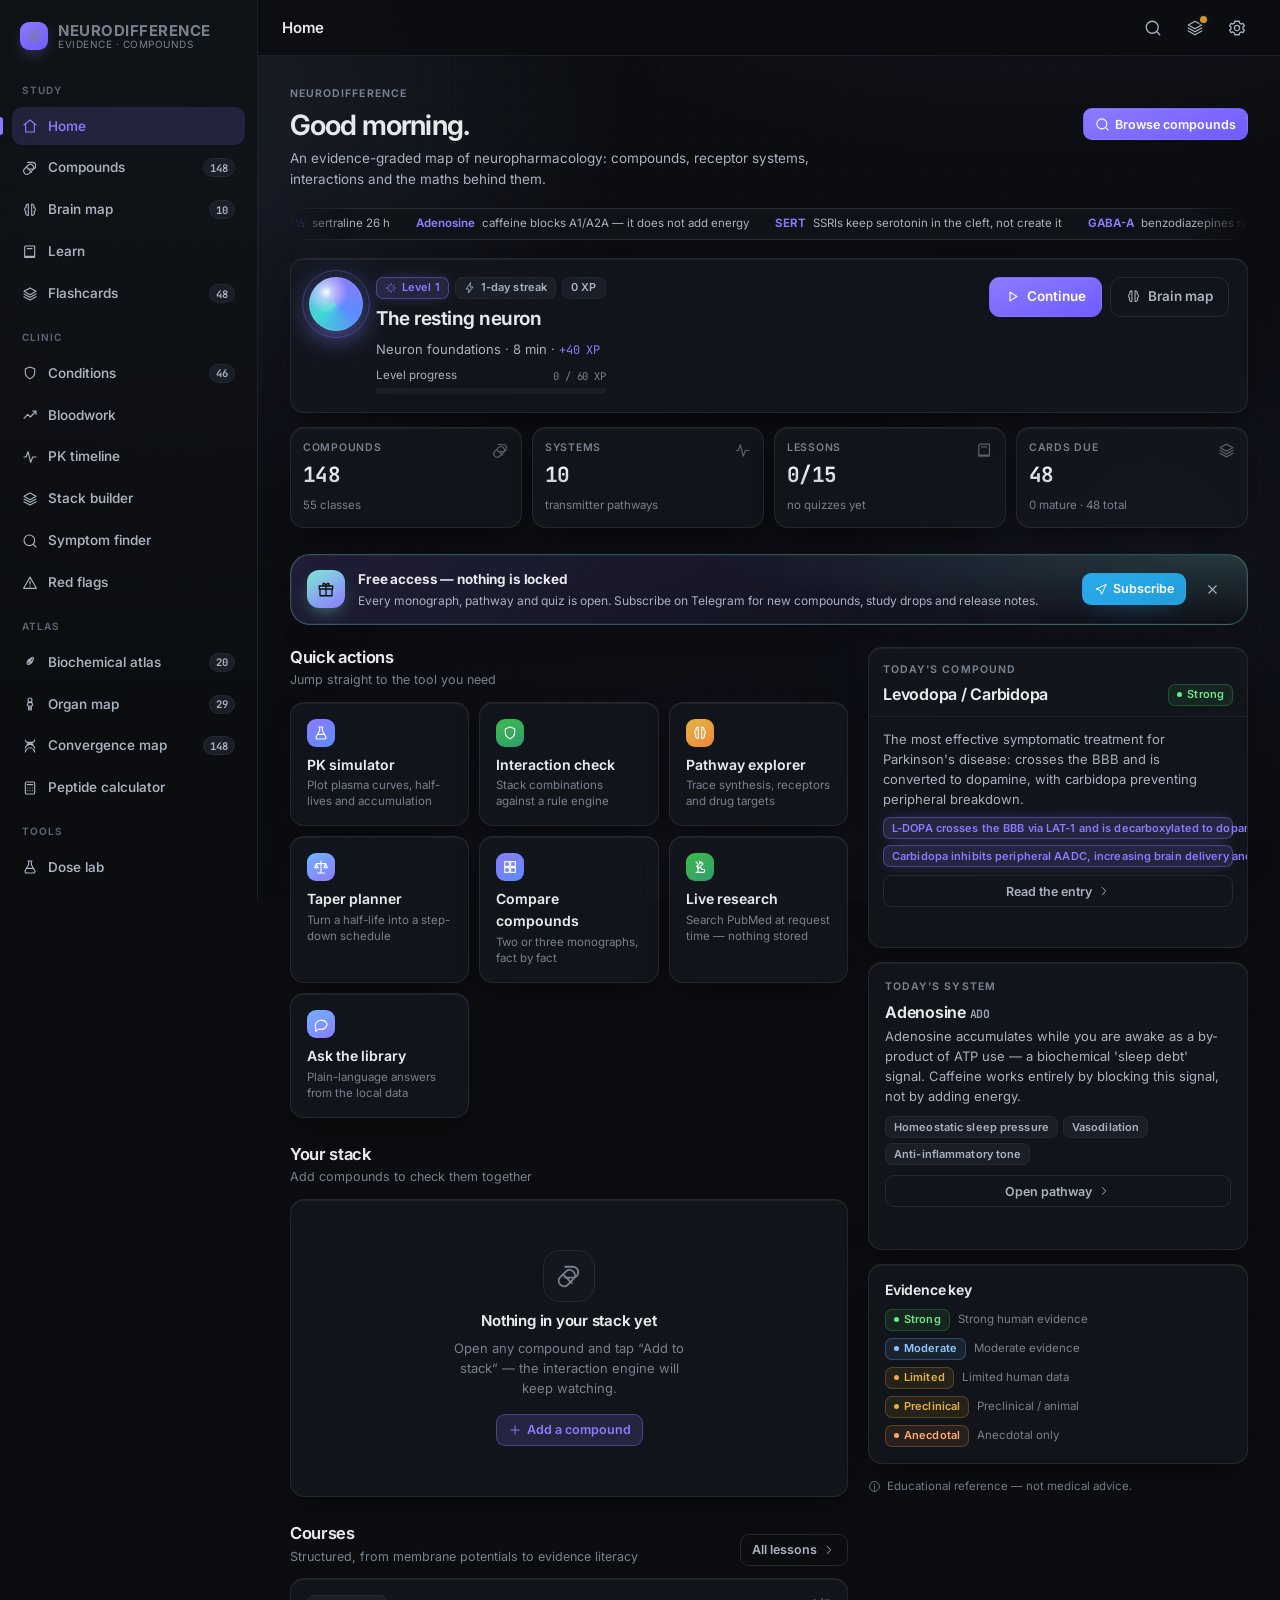
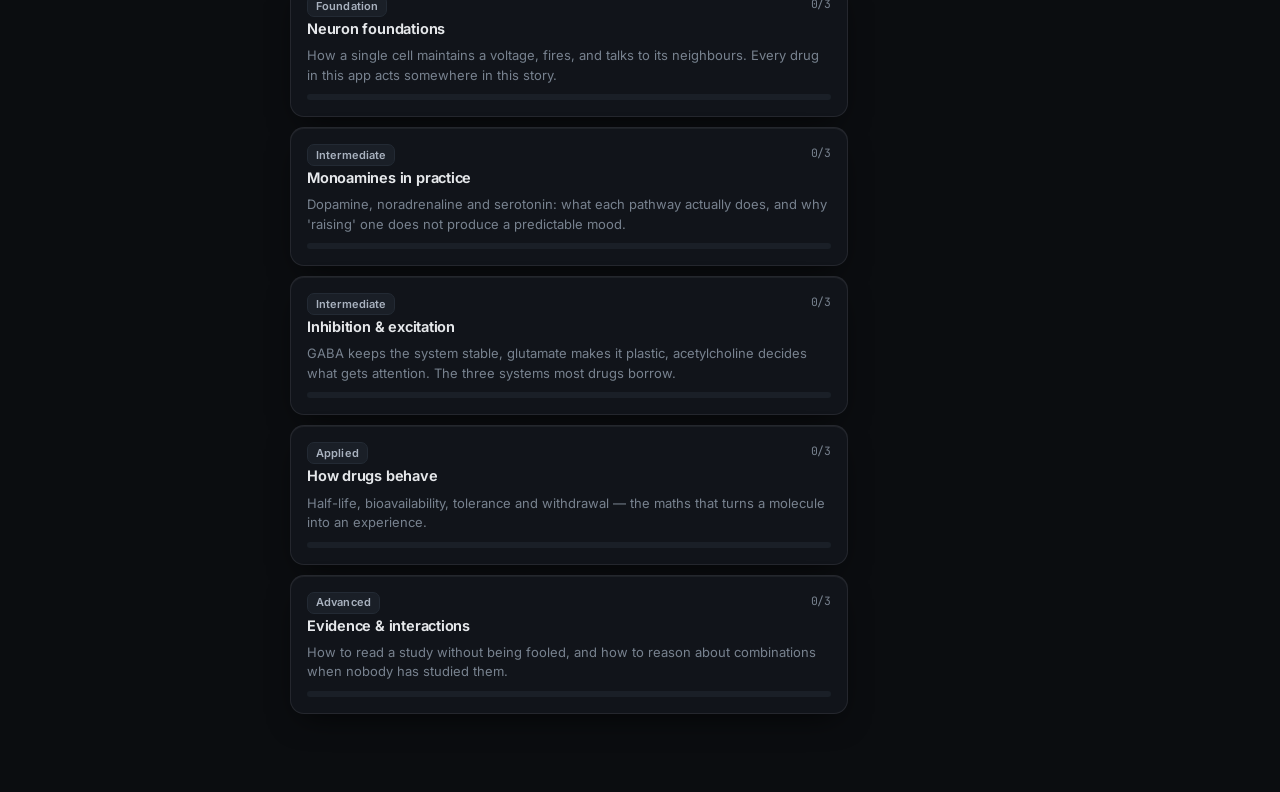
==== commit af6997ee: "update index.html" ====
--- a/index.html
+++ b/index.html
@@ -42,9 +42,9 @@
       />
     </noscript>
 
-    <link rel="stylesheet" href="./app/styles.css" />
-    <link rel="stylesheet" href="./app/skin.css" />
-    <link rel="stylesheet" href="./app/clinic.css" />
+    <link rel="stylesheet" href="./app/styles.css?v=3.0.0" />
+    <link rel="stylesheet" href="./app/skin.css?v=3.0.0" />
+    <link rel="stylesheet" href="./app/clinic.css?v=3.0.0" />
   </head>
   <body>
     <div id="root">
@@ -57,6 +57,6 @@
         </div>
       </noscript>
     </div>
-    <script type="module" src="./app/main.js"></script>
+    <script type="module" src="./app/main.js?v=3.0.0"></script>
   </body>
 </html>
--- a/app/clinic.css
+++ b/app/clinic.css
@@ -0,0 +1,1310 @@
+/* ==========================================================================
+   NeuroDifference — clinic layer (v3.0)
+   Component styles for the Brain flagship, Conditions, Bloodwork, PK and
+   Stack views. Kept apart from skin.css so the global look stays readable.
+   ========================================================================== */
+
+/* --------------------------------------------------------------------------
+   Brain map — layout
+   -------------------------------------------------------------------------- */
+
+.bm-wrap {
+  display: grid;
+  grid-template-columns: minmax(0, 1fr) 336px;
+  gap: var(--gap, 14px);
+  align-items: start;
+  margin-top: 12px;
+}
+
+.bm-canvas {
+  position: relative;
+  border: 1px solid var(--glass-line);
+  border-radius: var(--radius-lg, 18px);
+  background:
+    radial-gradient(120% 90% at 50% 0%, color-mix(in srgb, var(--accent) 7%, transparent) 0%, transparent 60%),
+    color-mix(in srgb, var(--bg-2) 86%, transparent);
+  overflow: hidden;
+  padding: 10px 10px 0;
+  min-width: 0;
+  contain: paint;
+}
+
+.bm-stage {
+  position: relative;
+  touch-action: none;
+  overscroll-behavior: contain;
+  cursor: grab;
+}
+.bm-stage:active { cursor: grabbing; }
+
+.bm-svg {
+  display: block;
+  width: 100%;
+  height: auto;
+  overflow: visible;
+  will-change: transform;
+}
+
+/* Toolbar inside the canvas */
+.bm-bar {
+  display: flex;
+  align-items: center;
+  gap: 6px;
+  flex-wrap: wrap;
+  padding: 2px 2px 8px;
+  min-width: 0;
+}
+.bm-bar .spacer { flex: 1 1 auto; }
+.bm-bar-label {
+  font-size: 10px;
+  letter-spacing: 0.14em;
+  text-transform: uppercase;
+  color: var(--text-3);
+  white-space: nowrap;
+}
+
+/* Depth parallax layers */
+.bm-layer { transition: transform var(--t-4) var(--e-out); }
+.bm-layer-shell { transform: translate3d(calc(var(--px, 0) * 6px), calc(var(--py, 0) * 6px), 0); }
+.bm-layer-mid   { transform: translate3d(calc(var(--px, 0) * 12px), calc(var(--py, 0) * 12px), 0); }
+.bm-layer-deep  { transform: translate3d(calc(var(--px, 0) * 18px), calc(var(--py, 0) * 18px), 0); }
+
+/* Shell */
+.bm-shell {
+  fill: color-mix(in srgb, var(--accent) 9%, transparent);
+  stroke: color-mix(in srgb, var(--accent) 30%, transparent);
+  stroke-width: 0.8;
+}
+.bm-sulcus {
+  fill: none;
+  stroke: color-mix(in srgb, var(--text) 12%, transparent);
+  stroke-width: 0.7;
+  stroke-linecap: round;
+}
+.bm-inner {
+  fill: none;
+  stroke: color-mix(in srgb, var(--text) 8%, transparent);
+  stroke-width: 0.6;
+  stroke-dasharray: 2 3;
+}
+
+/* Regions */
+.bm-region { cursor: pointer; }
+.bm-region .bm-halo {
+  fill: currentColor;
+  opacity: 0.06;
+  transition: opacity var(--t-3) var(--e-out);
+}
+.bm-region .bm-core {
+  fill: currentColor;
+  opacity: 0.24;
+  transition: opacity var(--t-3) var(--e-out);
+}
+.bm-region .bm-hit {
+  fill: transparent;
+  stroke: transparent;
+}
+.bm-region .bm-dot {
+  fill: currentColor;
+  opacity: 0.55;
+  transition: opacity var(--t-2) var(--e-out);
+}
+.bm-region .bm-label {
+  fill: color-mix(in srgb, var(--text) 62%, transparent);
+  font-size: 5.6px;
+  font-weight: 600;
+  letter-spacing: 0.06em;
+  text-anchor: middle;
+  pointer-events: none;
+  transition: opacity var(--t-3) var(--e-out), fill var(--t-2) var(--e-out);
+}
+.bm-region.is-empty .bm-label { fill: color-mix(in srgb, var(--text) 28%, transparent); }
+
+/* Lit state — driven by data-lit="0|1|2" */
+.bm-region[data-lit="1"] .bm-halo,
+.bm-region[data-lit="2"] .bm-halo { opacity: 0.34; }
+.bm-region[data-lit="1"] .bm-core,
+.bm-region[data-lit="2"] .bm-core { opacity: 0.72; }
+.bm-region[data-lit="2"] .bm-core { opacity: 0.95; }
+.bm-region[data-lit="1"] .bm-dot,
+.bm-region[data-lit="2"] .bm-dot { opacity: 1; }
+.bm-region[data-lit="1"] .bm-label,
+.bm-region[data-lit="2"] .bm-label { fill: var(--text); }
+
+.bm-svg[data-focus="on"] .bm-region[data-lit="0"] { opacity: 0.34; }
+.bm-svg[data-focus="on"] .bm-region[data-lit="0"] .bm-label { opacity: 0.3; }
+
+.bm-region.on .bm-core { opacity: 1; }
+.bm-region.on .bm-ring {
+  fill: none;
+  stroke: currentColor;
+  stroke-width: 0.9;
+  opacity: 0.9;
+}
+
+/* Cluster dots */
+.bm-cluster circle {
+  fill: #c4a6ff;
+  opacity: 0.5;
+  animation: bm-twinkle 4.2s var(--e-out) infinite;
+  animation-delay: var(--d, 0s);
+}
+@keyframes bm-twinkle {
+  0%, 100% { opacity: 0.24; }
+  50%      { opacity: 0.86; }
+}
+
+/* Travelling impulses along tracts */
+.bm-tract {
+  fill: none;
+  stroke: color-mix(in srgb, var(--accent) 34%, transparent);
+  stroke-width: 0.9;
+  stroke-dasharray: 3 9;
+  animation: bm-flow 7s linear infinite;
+}
+@keyframes bm-flow {
+  from { stroke-dashoffset: 0; }
+  to   { stroke-dashoffset: -48; }
+}
+
+/* Controls */
+.bm-ctrls {
+  position: absolute;
+  right: 10px;
+  bottom: 10px;
+  display: flex;
+  flex-direction: column;
+  gap: 4px;
+  z-index: 4;
+}
+.bm-ctrls button {
+  width: 32px;
+  height: 32px;
+  border-radius: 9px;
+  border: 1px solid var(--glass-line);
+  background: color-mix(in srgb, var(--bg) 78%, transparent);
+  color: var(--text-2);
+  font-size: 15px;
+  line-height: 1;
+  backdrop-filter: none;
+}
+.bm-ctrls button:active { transform: scale(0.94); }
+
+.bm-hint {
+  position: absolute;
+  left: 12px;
+  bottom: 10px;
+  font-size: 10.5px;
+  color: var(--text-3);
+  pointer-events: none;
+}
+
+.bm-legend {
+  display: flex;
+  flex-wrap: wrap;
+  gap: 5px;
+  padding: 8px 2px 10px;
+  border-top: 1px solid var(--glass-line);
+  margin-top: 6px;
+}
+
+/* --------------------------------------------------------------------------
+   Brain map — side column
+   -------------------------------------------------------------------------- */
+
+.bm-side {
+  display: flex;
+  flex-direction: column;
+  gap: 10px;
+  min-width: 0;
+}
+
+.bm-tabs {
+  display: flex;
+  gap: 4px;
+  padding: 3px;
+  border: 1px solid var(--glass-line);
+  border-radius: 11px;
+  background: color-mix(in srgb, var(--bg-2) 70%, transparent);
+}
+.bm-tabs a,
+.bm-tabs button {
+  flex: 1 1 0;
+  min-width: 0;
+  text-align: center;
+  padding: 7px 6px;
+  border-radius: 8px;
+  font-size: 12px;
+  color: var(--text-2);
+  white-space: nowrap;
+  overflow: hidden;
+  text-overflow: ellipsis;
+}
+.bm-tabs .on {
+  background: var(--accent-soft);
+  color: var(--text);
+  box-shadow: inset 0 0 0 1px var(--accent-line);
+}
+
+.bm-search {
+  display: flex;
+  align-items: center;
+  gap: 7px;
+  border: 1px solid var(--glass-line);
+  border-radius: 10px;
+  padding: 7px 9px;
+  background: color-mix(in srgb, var(--bg-2) 66%, transparent);
+  color: var(--text-3);
+  min-width: 0;
+}
+.bm-search input {
+  flex: 1 1 auto;
+  min-width: 0;
+  background: none;
+  border: 0;
+  outline: none;
+  color: var(--text);
+  font: inherit;
+  font-size: 13px;
+}
+
+.bm-list {
+  max-height: 44vh;
+  overflow-y: auto;
+  overscroll-behavior: contain;
+  border: 1px solid var(--glass-line);
+  border-radius: 12px;
+  background: color-mix(in srgb, var(--bg-2) 62%, transparent);
+}
+
+.bm-item {
+  display: flex;
+  align-items: center;
+  gap: 8px;
+  width: 100%;
+  padding: 8px 10px;
+  border: 0;
+  border-bottom: 1px solid color-mix(in srgb, var(--text) 5%, transparent);
+  background: none;
+  color: var(--text-2);
+  text-align: left;
+  font: inherit;
+  font-size: 12.5px;
+  min-width: 0;
+}
+.bm-item:last-child { border-bottom: 0; }
+.bm-item .dot { flex: 0 0 auto; }
+.bm-item .name {
+  flex: 1 1 auto;
+  min-width: 0;
+  overflow: hidden;
+  text-overflow: ellipsis;
+  white-space: nowrap;
+}
+.bm-item .count {
+  flex: 0 0 auto;
+  font-size: 10.5px;
+  color: var(--text-3);
+  font-variant-numeric: tabular-nums;
+}
+.bm-item.on {
+  background: var(--accent-soft);
+  color: var(--text);
+  box-shadow: inset 2px 0 0 var(--accent);
+}
+
+/* Detail panel under the canvas */
+.bm-panel {
+  margin-top: 12px;
+  display: grid;
+  grid-template-columns: minmax(0, 1.1fr) minmax(0, 1fr);
+  gap: var(--gap, 14px);
+}
+.bm-panel > .card { min-width: 0; }
+
+.bm-region-head {
+  display: flex;
+  align-items: flex-start;
+  gap: 10px;
+  min-width: 0;
+}
+.bm-region-title {
+  font-size: 19px;
+  font-weight: 600;
+  letter-spacing: -0.01em;
+  line-height: 1.2;
+  min-width: 0;
+  overflow-wrap: anywhere;
+}
+.bm-region-sub {
+  font-size: 11.5px;
+  color: var(--text-3);
+  margin-top: 2px;
+}
+
+.bm-tagrow {
+  display: flex;
+  flex-wrap: wrap;
+  gap: 5px;
+  margin-top: 9px;
+}
+
+.bm-empty {
+  padding: 22px 14px;
+  text-align: center;
+  color: var(--text-3);
+  font-size: 12.5px;
+}
+
+/* Mobile: single column, canvas first, no sticky traps */
+@media (max-width: 999px) {
+  .bm-wrap { grid-template-columns: minmax(0, 1fr); }
+  .bm-canvas { padding: 8px 8px 0; }
+  .bm-list { max-height: none; }
+  .bm-panel { grid-template-columns: minmax(0, 1fr); }
+  .bm-ctrls { right: 8px; bottom: 8px; }
+  .bm-hint { display: none; }
+  .bm-side { gap: 8px; }
+}
+
+@media (max-width: 420px) {
+  .bm-region .bm-label { font-size: 5px; }
+  .bm-legend { gap: 4px; }
+}
+
+/* Reduced / disabled motion: freeze the decorative loops */
+html[data-motion="off"] .bm-cluster circle,
+html[data-motion="off"] .bm-tract { animation: none !important; }
+
+@media (prefers-reduced-motion: reduce) {
+  .bm-cluster circle,
+  .bm-tract { animation: none !important; }
+  .bm-layer { transform: none !important; }
+}
+
+/* Selection ring — base state, lit by .on */
+.bm-region .bm-ring {
+  fill: none;
+  stroke: currentColor;
+  stroke-width: 0.9;
+  opacity: 0;
+  transition: opacity var(--t-2) var(--e-out);
+}
+.bm-region.on .bm-ring { opacity: 0.85; }
+
+/* Literature rows under the map */
+.paper-row:hover { background: color-mix(in srgb, var(--text) 4%, transparent); }
+.paper-row:last-child { border-bottom: 0 !important; }
+
+/* Keyboard walk of regions */
+.bm-region:focus-visible { outline: none; }
+.bm-region:focus-visible .bm-ring { opacity: 1; stroke-dasharray: 1 2; }
+
+/* ========================================================================
+   Conditions — index list + diagnosis hub
+   ======================================================================== */
+
+.cd-tools { display: flex; flex-direction: column; gap: 10px; }
+
+.cd-search {
+  display: flex;
+  align-items: center;
+  gap: 8px;
+  padding: 9px 12px;
+  border: 1px solid var(--line);
+  border-radius: var(--radius-2, 12px);
+  background: color-mix(in srgb, var(--bg-2) 70%, transparent);
+  min-width: 0;
+}
+.cd-search svg { flex: 0 0 auto; opacity: 0.55; }
+.cd-search input {
+  flex: 1 1 auto;
+  min-width: 0;
+  border: 0;
+  background: none;
+  color: var(--text);
+  font: inherit;
+  font-size: 14px;
+  outline: none;
+}
+
+.cd-chapter { margin-top: 18px; min-width: 0; }
+.cd-chapter-head {
+  display: flex;
+  align-items: baseline;
+  gap: 10px;
+  flex-wrap: wrap;
+  padding-bottom: 8px;
+  margin-bottom: 8px;
+  border-bottom: 1px solid var(--line-soft);
+}
+.cd-chapter-head h2 {
+  margin: 0;
+  font-size: 13px;
+  letter-spacing: 0.14em;
+  text-transform: uppercase;
+  color: var(--text);
+  font-weight: 650;
+}
+
+.cd-rows { display: grid; gap: 4px; min-width: 0; }
+
+.cd-row {
+  display: flex;
+  align-items: center;
+  gap: 12px;
+  padding: 9px 12px;
+  border-radius: 10px;
+  border: 1px solid transparent;
+  color: inherit;
+  text-decoration: none;
+  min-width: 0;
+  position: relative;
+  transition: background var(--t-2) var(--e-out), border-color var(--t-2) var(--e-out),
+    transform var(--t-2) var(--e-out);
+}
+.cd-row::before {
+  content: "";
+  position: absolute;
+  left: 0;
+  top: 20%;
+  bottom: 20%;
+  width: 2px;
+  border-radius: 2px;
+  background: var(--accent);
+  opacity: 0;
+  transform: scaleY(0.4);
+  transition: opacity var(--t-2) var(--e-out), transform var(--t-2) var(--e-out);
+}
+.cd-row:hover { background: color-mix(in srgb, var(--text) 4%, transparent); border-color: var(--line-soft); }
+.cd-row:hover::before { opacity: 1; transform: scaleY(1); }
+.cd-row-main { display: flex; flex-direction: column; gap: 2px; min-width: 0; flex: 1 1 auto; }
+.cd-row-name {
+  font-size: 14px;
+  font-weight: 550;
+  overflow: hidden;
+  text-overflow: ellipsis;
+  white-space: nowrap;
+}
+.cd-row-sub {
+  font-size: 11.5px;
+  color: var(--text-3);
+  overflow: hidden;
+  text-overflow: ellipsis;
+  white-space: nowrap;
+}
+.cd-row-codes { display: flex; gap: 4px; flex: 0 0 auto; }
+.cd-mini {
+  font-family: var(--mono);
+  font-size: 10.5px;
+  padding: 2px 6px;
+  border-radius: 5px;
+  border: 1px solid var(--line);
+  color: var(--text-2);
+  white-space: nowrap;
+}
+.cd-mini-11 { color: var(--accent); border-color: color-mix(in srgb, var(--accent) 35%, transparent); }
+.cd-mini-legacy { color: var(--warn); border-color: color-mix(in srgb, var(--warn) 35%, transparent); }
+
+.cd-empty {
+  margin-top: 16px;
+  padding: 14px;
+  border: 1px dashed var(--line);
+  border-radius: 12px;
+  color: var(--text-3);
+  font-size: 13px;
+}
+
+/* ---- detail ---- */
+
+.cd-codes { display: flex; gap: 6px; flex-wrap: wrap; justify-content: flex-end; }
+.cd-code {
+  display: inline-flex;
+  align-items: baseline;
+  gap: 6px;
+  padding: 6px 9px;
+  border-radius: 9px;
+  border: 1px solid var(--line);
+  background: color-mix(in srgb, var(--bg-2) 60%, transparent);
+  font-family: var(--mono);
+  font-size: 11.5px;
+  color: var(--text-2);
+  min-width: 0;
+}
+.cd-code > b {
+  font-family: var(--sans);
+  font-size: 9.5px;
+  letter-spacing: 0.1em;
+  text-transform: uppercase;
+  color: var(--text-3);
+  font-weight: 600;
+}
+.cd-copy {
+  background: none;
+  border: 0;
+  padding: 0;
+  color: var(--text-3);
+  cursor: pointer;
+  display: inline-flex;
+  align-items: center;
+  align-self: center;
+}
+.cd-copy:hover { color: var(--accent); }
+
+.cd-meta {
+  display: grid;
+  grid-template-columns: repeat(auto-fit, minmax(190px, 1fr));
+  gap: 8px;
+  margin: 14px 0;
+  min-width: 0;
+}
+.cd-meta-cell {
+  padding: 10px 12px;
+  border: 1px solid var(--line-soft);
+  border-radius: 10px;
+  background: color-mix(in srgb, var(--bg-2) 45%, transparent);
+  min-width: 0;
+}
+.cd-meta-cell .small { margin-top: 3px; overflow-wrap: anywhere; }
+
+.cd-hub {
+  display: grid;
+  grid-template-columns: repeat(2, minmax(0, 1fr));
+  gap: 10px;
+  margin: 16px 0;
+  min-width: 0;
+}
+
+.cd-hub-core {
+  grid-column: 1 / -1;
+  position: relative;
+  padding: 16px 18px;
+  border-radius: 14px;
+  border: 1px solid color-mix(in srgb, var(--accent) 30%, var(--line));
+  background:
+    radial-gradient(120% 140% at 0% 0%, color-mix(in srgb, var(--accent) 16%, transparent), transparent 60%),
+    color-mix(in srgb, var(--bg-2) 80%, transparent);
+  overflow: hidden;
+}
+.cd-hub-core::after {
+  content: "";
+  position: absolute;
+  left: 18px;
+  right: 18px;
+  bottom: 0;
+  height: 1px;
+  background: linear-gradient(90deg, transparent, color-mix(in srgb, var(--accent) 60%, transparent), transparent);
+}
+.cd-hub-name { font-size: 18px; font-weight: 650; margin: 3px 0 4px; letter-spacing: -0.01em; }
+
+.cd-branch {
+  padding: 12px 14px;
+  border: 1px solid var(--line-soft);
+  border-radius: 12px;
+  background: color-mix(in srgb, var(--bg-2) 40%, transparent);
+  min-width: 0;
+  overflow: hidden;
+}
+.cd-branch:first-of-type { grid-column: 1 / -1; }
+.cd-branch h3 {
+  display: flex;
+  align-items: center;
+  gap: 6px;
+  margin: 0 0 10px;
+  font-size: 11px;
+  letter-spacing: 0.13em;
+  text-transform: uppercase;
+  color: var(--text-2);
+  font-weight: 600;
+}
+.cd-branch h3 svg { opacity: 0.7; }
+
+.cd-mini-row { display: flex; flex-wrap: wrap; gap: 5px; margin-top: 5px; min-width: 0; }
+
+.cd-sub {
+  border: 1px solid var(--line-soft);
+  border-radius: 10px;
+  padding: 10px 12px;
+  margin-bottom: 8px;
+  min-width: 0;
+}
+.cd-sub:last-child { margin-bottom: 0; }
+.cd-sub-head {
+  display: flex;
+  align-items: baseline;
+  gap: 8px;
+  flex-wrap: wrap;
+  margin-bottom: 6px;
+  min-width: 0;
+}
+.cd-sub-name { font-size: 13px; font-weight: 600; }
+.cd-sub-codes { color: var(--text-3); }
+.cd-sub-body { display: grid; grid-template-columns: repeat(auto-fit, minmax(200px, 1fr)); gap: 8px; min-width: 0; }
+
+.cd-legacy { border-left: 2px solid color-mix(in srgb, var(--warn) 70%, transparent); }
+.cd-legacy-row {
+  display: flex;
+  gap: 10px;
+  flex-wrap: wrap;
+  padding: 6px 0;
+  border-top: 1px solid var(--line-soft);
+  min-width: 0;
+}
+.cd-legacy-row:first-of-type { border-top: 0; }
+.cd-legacy-row .tiny { flex: 1 1 220px; min-width: 0; }
+
+.cd-red { border-left: 2px solid color-mix(in srgb, var(--bad) 70%, transparent); }
+.cd-red ul.clean { margin: 0; }
+.cd-red li { color: var(--text-2); }
+
+@media (max-width: 760px) {
+  .cd-hub { grid-template-columns: minmax(0, 1fr); }
+  .cd-codes { justify-content: flex-start; }
+  .cd-row-codes { display: none; }
+}
+
+/* ========================================================================
+   Bloodwork — marker rows, red/green/red gauge, history
+   ======================================================================== */
+
+.bw-tools { display: flex; flex-direction: column; gap: 10px; }
+
+.bw-group { margin-top: 18px; min-width: 0; }
+.bw-group-head {
+  display: flex;
+  align-items: baseline;
+  gap: 10px;
+  flex-wrap: wrap;
+  padding-bottom: 7px;
+  margin-bottom: 6px;
+  border-bottom: 1px solid var(--line-soft);
+}
+.bw-group-head h2 {
+  margin: 0;
+  font-size: 12.5px;
+  letter-spacing: 0.14em;
+  text-transform: uppercase;
+  font-weight: 650;
+}
+
+.bw-row {
+  display: grid;
+  grid-template-columns: minmax(0, 1fr) 96px 200px 128px;
+  align-items: center;
+  gap: 10px;
+  padding: 8px 10px;
+  border-radius: 10px;
+  border: 1px solid transparent;
+  min-width: 0;
+  transition: background var(--t-2) var(--e-out), border-color var(--t-2) var(--e-out);
+}
+.bw-row:hover { background: color-mix(in srgb, var(--text) 3.5%, transparent); border-color: var(--line-soft); }
+.bw-row-id { min-width: 0; display: flex; flex-direction: column; gap: 1px; }
+.bw-row-name {
+  color: inherit;
+  text-decoration: none;
+  font-size: 13.5px;
+  font-weight: 550;
+  overflow: hidden;
+  text-overflow: ellipsis;
+  white-space: nowrap;
+}
+.bw-row-name:hover { color: var(--accent); }
+.bw-row-meta { overflow: hidden; text-overflow: ellipsis; white-space: nowrap; }
+
+.bw-row-entry { display: flex; align-items: center; gap: 5px; min-width: 0; }
+.bw-input {
+  width: 100%;
+  min-width: 0;
+  padding: 5px 7px;
+  font-family: var(--mono);
+  font-size: 12.5px;
+  text-align: right;
+  border: 1px solid var(--line);
+  border-radius: 7px;
+  background: color-mix(in srgb, var(--bg-2) 70%, transparent);
+  color: var(--text);
+  outline: none;
+}
+.bw-input:focus { border-color: var(--accent); box-shadow: 0 0 0 2px color-mix(in srgb, var(--accent) 18%, transparent); }
+.bw-unit { flex: 0 0 auto; max-width: 44px; overflow: hidden; text-overflow: ellipsis; white-space: nowrap; }
+
+.bw-row-gauge { min-width: 0; }
+.bw-row-tail { display: flex; align-items: center; gap: 6px; justify-content: flex-end; min-width: 0; }
+.bw-sparkwrap { color: var(--accent); opacity: 0.7; flex: 0 0 auto; display: inline-flex; }
+.bw-spark { display: block; }
+
+/* ---- gauge ---- */
+
+.bw-gauge { min-width: 0; }
+.bw-track {
+  position: relative;
+  height: 8px;
+  border-radius: 5px;
+  overflow: visible;
+  display: flex;
+  background: color-mix(in srgb, var(--text) 8%, transparent);
+}
+.bw-band { height: 100%; }
+.bw-band-lo { width: 30%; border-radius: 5px 0 0 5px; background: color-mix(in srgb, var(--bad) 55%, transparent); }
+.bw-band-ok { width: 40%; background: color-mix(in srgb, var(--good) 55%, transparent); }
+.bw-band-hi { width: 30%; border-radius: 0 5px 5px 0; background: color-mix(in srgb, var(--bad) 55%, transparent); }
+.bw-pin {
+  position: absolute;
+  top: 50%;
+  width: 12px;
+  height: 12px;
+  margin-left: -6px;
+  border-radius: 50%;
+  transform: translateY(-50%);
+  background: var(--text);
+  border: 2px solid var(--bg);
+  box-shadow: 0 0 0 1px color-mix(in srgb, var(--text) 40%, transparent), 0 2px 6px rgba(0, 0, 0, 0.45);
+  transition: left var(--t-3) var(--e-spring);
+}
+.bw-gauge[data-tone="bad"] .bw-pin { background: var(--bad); }
+.bw-gauge[data-tone="warn"] .bw-pin { background: var(--warn); }
+.bw-gauge[data-tone="good"] .bw-pin { background: var(--good); }
+.bw-gauge-scale {
+  display: flex;
+  justify-content: space-between;
+  gap: 6px;
+  margin-top: 3px;
+  font-family: var(--mono);
+  font-size: 9.5px;
+}
+.bw-gauge-scale .bw-ref { color: var(--text-2); }
+
+.bw-zone {
+  font-size: 10.5px;
+  letter-spacing: 0.04em;
+  padding: 2px 6px;
+  border-radius: 5px;
+  border: 1px solid var(--line);
+  color: var(--text-3);
+  white-space: nowrap;
+}
+.bw-zone[data-tone="good"] { color: var(--good); border-color: color-mix(in srgb, var(--good) 35%, transparent); }
+.bw-zone[data-tone="warn"] { color: var(--warn); border-color: color-mix(in srgb, var(--warn) 35%, transparent); }
+.bw-zone[data-tone="bad"] { color: var(--bad); border-color: color-mix(in srgb, var(--bad) 40%, transparent); }
+
+/* ---- detail ---- */
+
+.bw-hero { padding: 16px 18px; }
+.bw-hero-top { display: flex; align-items: flex-start; justify-content: space-between; gap: 12px; flex-wrap: wrap; }
+.bw-hero-val { font-size: 30px; font-weight: 650; letter-spacing: -0.02em; line-height: 1.1; font-family: var(--mono); }
+.bw-hero-val .tiny { font-family: var(--sans); font-weight: 500; }
+.bw-big { margin: 16px 0 12px; }
+.bw-big .bw-track { height: 12px; }
+.bw-big .bw-pin { width: 18px; height: 18px; margin-left: -9px; }
+.bw-big .bw-gauge-scale { font-size: 10.5px; margin-top: 6px; }
+
+.bw-slider { display: flex; flex-direction: column; gap: 8px; }
+.bw-slider input[type="range"] {
+  width: 100%;
+  accent-color: var(--accent);
+  height: 26px;
+}
+.bw-slider-actions { display: flex; align-items: center; justify-content: space-between; gap: 10px; flex-wrap: wrap; }
+
+.bw-chart { color: var(--accent); margin-bottom: 6px; min-height: 20px; }
+.bw-chart svg { max-width: 100%; height: auto; }
+
+.bw-hist { display: flex; flex-direction: column; gap: 2px; }
+.bw-hist-row {
+  display: grid;
+  grid-template-columns: 84px minmax(0, 1fr) auto 26px;
+  align-items: center;
+  gap: 8px;
+  padding: 5px 4px;
+  border-top: 1px solid var(--line-soft);
+  min-width: 0;
+}
+.bw-hist-row:first-child { border-top: 0; }
+.bw-hist-val b { font-family: var(--mono); font-weight: 600; }
+.bw-del { opacity: 0.45; }
+.bw-del:hover { opacity: 1; color: var(--bad); }
+
+@media (max-width: 860px) {
+  .bw-row {
+    grid-template-columns: minmax(0, 1fr) 84px auto;
+    grid-template-areas:
+      "id entry tail"
+      "gauge gauge gauge";
+    row-gap: 6px;
+  }
+  .bw-row-id { grid-area: id; }
+  .bw-row-entry { grid-area: entry; }
+  .bw-row-tail { grid-area: tail; }
+  .bw-row-gauge { grid-area: gauge; }
+  .bw-hero-val { font-size: 26px; }
+}
+
+/* ========================================================================
+   PK timeline
+   ======================================================================== */
+
+.pk-wrap {
+  display: grid;
+  grid-template-columns: 320px minmax(0, 1fr);
+  gap: 12px;
+  align-items: start;
+  margin-top: 14px;
+  min-width: 0;
+}
+.pk-side { min-width: 0; }
+.pk-main { min-width: 0; }
+.pk-side-foot {
+  display: flex;
+  align-items: center;
+  justify-content: space-between;
+  gap: 8px;
+  margin-top: 10px;
+  padding-top: 10px;
+  border-top: 1px solid var(--line-soft);
+}
+
+.pk-row {
+  border: 1px solid var(--line-soft);
+  border-left: 2px solid var(--c, var(--accent));
+  border-radius: 10px;
+  padding: 8px 10px;
+  margin-bottom: 8px;
+  min-width: 0;
+}
+.pk-row-head { display: flex; align-items: center; gap: 7px; min-width: 0; }
+.pk-dot { width: 8px; height: 8px; border-radius: 50%; background: var(--c, var(--accent)); flex: 0 0 auto; }
+.pk-row-name {
+  color: inherit;
+  text-decoration: none;
+  font-size: 13px;
+  font-weight: 600;
+  min-width: 0;
+  overflow: hidden;
+  text-overflow: ellipsis;
+  white-space: nowrap;
+  flex: 1 1 auto;
+}
+.pk-row-name:hover { color: var(--accent); }
+.pk-hl { flex: 0 0 auto; }
+.pk-hl.warn { color: var(--warn); }
+.pk-rm { flex: 0 0 auto; opacity: 0.5; }
+.pk-rm:hover { opacity: 1; color: var(--bad); }
+
+.pk-row-fields {
+  display: grid;
+  grid-template-columns: minmax(0, 1fr) 62px 76px;
+  gap: 6px;
+  margin-top: 7px;
+  min-width: 0;
+}
+.pk-field { display: flex; flex-direction: column; gap: 3px; min-width: 0; }
+.pk-field .input, .pk-field .select { width: 100%; min-width: 0; font-size: 12.5px; padding: 4px 6px; }
+
+.pk-empty {
+  display: flex;
+  gap: 12px;
+  align-items: flex-start;
+  padding: 16px;
+  border: 1px dashed var(--line);
+  border-radius: 12px;
+  color: var(--text-2);
+  min-width: 0;
+}
+.pk-empty svg { flex: 0 0 auto; opacity: 0.6; }
+
+.pk-chart { color: var(--text); }
+.pk-chart svg { width: 100%; height: auto; display: block; }
+.pk-series { transition: opacity var(--t-2) var(--e-out); }
+.pk-series[data-off="1"] { opacity: 0.12; }
+
+.pk-table { width: 100%; border-collapse: collapse; font-size: 12.5px; }
+.pk-table th {
+  text-align: left;
+  font-size: 10px;
+  letter-spacing: 0.1em;
+  text-transform: uppercase;
+  color: var(--text-3);
+  font-weight: 600;
+  padding: 6px 8px;
+  border-bottom: 1px solid var(--line);
+  white-space: nowrap;
+}
+.pk-table td {
+  padding: 7px 8px;
+  border-bottom: 1px solid var(--line-soft);
+  white-space: nowrap;
+}
+.pk-table tr:last-child td { border-bottom: 0; }
+.pk-table .dot { margin-right: 4px; }
+
+@media (max-width: 960px) {
+  .pk-wrap { grid-template-columns: minmax(0, 1fr); }
+}
+
+/* ========================================================================
+   Stack builder
+   ======================================================================== */
+
+.stk-wrap {
+  display: grid;
+  grid-template-columns: 320px minmax(0, 1fr);
+  gap: 12px;
+  align-items: start;
+  margin-top: 14px;
+  min-width: 0;
+}
+.stk-side, .stk-main { min-width: 0; }
+
+.stk-results { display: flex; flex-direction: column; gap: 2px; margin-top: 8px; }
+.stk-results:empty { margin-top: 0; }
+.stk-hit {
+  display: flex;
+  align-items: center;
+  gap: 8px;
+  width: 100%;
+  padding: 7px 8px;
+  border: 0;
+  border-radius: 8px;
+  background: transparent;
+  color: var(--text);
+  font: inherit;
+  text-align: left;
+  cursor: pointer;
+  min-width: 0;
+  transition: background var(--t-2) var(--e-out);
+}
+.stk-hit:hover { background: color-mix(in srgb, var(--accent) 12%, transparent); }
+.stk-hit-name {
+  font-size: 13px;
+  font-weight: 550;
+  min-width: 0;
+  overflow: hidden;
+  text-overflow: ellipsis;
+  white-space: nowrap;
+  flex: 1 1 auto;
+}
+.stk-hit svg { opacity: 0.55; flex: 0 0 auto; }
+
+.stk-item {
+  display: flex;
+  align-items: center;
+  gap: 8px;
+  padding: 7px 4px;
+  border-top: 1px solid var(--line-soft);
+  min-width: 0;
+}
+.stk-item:first-child { border-top: 0; }
+.stk-item-main { display: flex; flex-direction: column; gap: 1px; min-width: 0; flex: 1 1 auto; }
+.stk-item-main a {
+  color: inherit;
+  text-decoration: none;
+  font-size: 13px;
+  font-weight: 550;
+  overflow: hidden;
+  text-overflow: ellipsis;
+  white-space: nowrap;
+}
+.stk-item-main a:hover { color: var(--accent); }
+.stk-item-main .tiny { overflow: hidden; text-overflow: ellipsis; white-space: nowrap; }
+
+.ix-summary {
+  display: flex;
+  align-items: center;
+  justify-content: space-between;
+  gap: 10px;
+  flex-wrap: wrap;
+  padding: 10px 12px;
+  border-radius: 10px;
+  border: 1px solid var(--line);
+  background: color-mix(in srgb, var(--text) 3%, transparent);
+  min-width: 0;
+}
+.ix-summary[data-tone="critical"] { border-color: color-mix(in srgb, var(--critical) 45%, transparent); background: color-mix(in srgb, var(--critical) 9%, transparent); }
+.ix-summary[data-tone="major"] { border-color: color-mix(in srgb, var(--bad) 45%, transparent); background: color-mix(in srgb, var(--bad) 8%, transparent); }
+.ix-summary[data-tone="moderate"] { border-color: color-mix(in srgb, var(--warn) 40%, transparent); background: color-mix(in srgb, var(--warn) 7%, transparent); }
+.ix-summary-main { display: flex; align-items: center; gap: 8px; flex-wrap: wrap; min-width: 0; }
+
+.ix-findings { display: flex; flex-direction: column; gap: 8px; margin-top: 10px; }
+.ix-finding {
+  border: 1px solid var(--line-soft);
+  border-left: 2px solid var(--line);
+  border-radius: 10px;
+  padding: 9px 11px;
+  min-width: 0;
+}
+.ix-finding[data-sev="critical"] { border-left-color: var(--critical); }
+.ix-finding[data-sev="major"] { border-left-color: var(--bad); }
+.ix-finding[data-sev="moderate"] { border-left-color: var(--warn); }
+.ix-finding[data-sev="minor"] { border-left-color: var(--accent); }
+.ix-finding-head { display: flex; align-items: center; gap: 8px; flex-wrap: wrap; min-width: 0; }
+.ix-finding-head b { font-size: 13px; min-width: 0; }
+.ix-advice {
+  margin-top: 6px;
+  padding: 6px 8px;
+  border-radius: 7px;
+  background: color-mix(in srgb, var(--accent) 8%, transparent);
+  color: var(--text-2);
+  display: flex;
+  gap: 6px;
+  align-items: flex-start;
+}
+.ix-advice svg { flex: 0 0 auto; margin-top: 2px; opacity: 0.7; }
+
+@media (max-width: 960px) {
+  .stk-wrap { grid-template-columns: minmax(0, 1fr); }
+}
+
+/* ========================================================================
+   Symptom finder
+   ======================================================================== */
+
+.sy-tools { display: flex; flex-direction: column; gap: 6px; }
+.sy-suggest { display: flex; flex-direction: column; gap: 1px; }
+.sy-suggest:empty { display: none; }
+.sy-suggest .stk-hit { padding: 6px 8px; }
+
+.sy-hint {
+  display: flex;
+  gap: 12px;
+  align-items: flex-start;
+  padding: 16px;
+  border: 1px dashed var(--line);
+  border-radius: 12px;
+  color: var(--text-2);
+  min-width: 0;
+}
+.sy-hint svg { flex: 0 0 auto; opacity: 0.6; }
+
+.sy-results { display: flex; flex-direction: column; gap: 4px; }
+.sy-row {
+  display: grid;
+  grid-template-columns: minmax(0, 1fr) 96px 46px;
+  align-items: center;
+  gap: 10px;
+  padding: 8px 10px;
+  border-radius: 9px;
+  border: 1px solid transparent;
+  color: inherit;
+  text-decoration: none;
+  min-width: 0;
+  transition: background var(--t-2) var(--e-out), border-color var(--t-2) var(--e-out);
+}
+.sy-row:hover { background: color-mix(in srgb, var(--accent) 8%, transparent); border-color: var(--line-soft); }
+.sy-row-main { display: flex; flex-direction: column; gap: 1px; min-width: 0; }
+.sy-row-name {
+  font-size: 13.5px;
+  font-weight: 550;
+  overflow: hidden;
+  text-overflow: ellipsis;
+  white-space: nowrap;
+}
+.sy-row-main .tiny { overflow: hidden; text-overflow: ellipsis; white-space: nowrap; }
+.sy-row-meter {
+  height: 4px;
+  border-radius: 3px;
+  background: color-mix(in srgb, var(--text) 10%, transparent);
+  overflow: hidden;
+}
+.sy-row-meter i {
+  display: block;
+  height: 100%;
+  border-radius: 3px;
+  background: var(--accent);
+  transition: width var(--t-3) var(--e-out);
+}
+.sy-row-n { font-size: 11px; color: var(--text-3); text-align: right; }
+
+@media (max-width: 620px) {
+  .sy-row { grid-template-columns: minmax(0, 1fr) 46px; }
+  .sy-row-meter { display: none; }
+}
+
+/* ========================================================================
+   Compare — up to six columns, horizontally scrollable on narrow screens
+   ======================================================================== */
+
+.cmp { overflow-x: auto; overflow-y: hidden; scrollbar-width: thin; }
+@media (min-width: 720px) {
+  .cmp .cmp-row { min-width: calc(112px + var(--cmp-n, 2) * 152px); }
+  .cmp .cmp-head .cmp-cell a { font-size: 13px; }
+}
+.cmp::-webkit-scrollbar { height: 6px; }
+/* ========================================================================
+   Data audit
+   ======================================================================== */
+
+.au-summary {
+  display: flex;
+  align-items: center;
+  gap: 14px;
+  padding: 12px 14px;
+  border-radius: 11px;
+  border: 1px solid var(--line);
+  margin: 12px 0 6px;
+  min-width: 0;
+}
+.au-summary[data-tone="good"] { border-color: color-mix(in srgb, var(--good) 35%, transparent); background: color-mix(in srgb, var(--good) 7%, transparent); }
+.au-summary[data-tone="warn"] { border-color: color-mix(in srgb, var(--warn) 35%, transparent); background: color-mix(in srgb, var(--warn) 7%, transparent); }
+.au-summary[data-tone="bad"] { border-color: color-mix(in srgb, var(--bad) 40%, transparent); background: color-mix(in srgb, var(--bad) 7%, transparent); }
+.au-big { display: flex; align-items: center; gap: 8px; font-size: 18px; font-family: var(--mono); }
+.au-big svg { opacity: 0.8; }
+
+.au-list { display: flex; flex-direction: column; gap: 2px; margin-top: 10px; }
+.au-row {
+  display: grid;
+  grid-template-columns: 20px minmax(0, 1fr) auto;
+  align-items: center;
+  gap: 8px;
+  padding: 8px 6px;
+  border-top: 1px solid var(--line-soft);
+  min-width: 0;
+}
+.au-row:first-child { border-top: 0; }
+.au-mark { display: flex; align-items: center; justify-content: center; color: var(--good); opacity: 0.9; }
+.au-row[data-ok="0"][data-sev="fail"] .au-mark { color: var(--bad); }
+.au-row[data-ok="0"][data-sev="warn"] .au-mark { color: var(--warn); }
+.au-row[data-ok="0"][data-sev="info"] .au-mark { color: var(--text-3); }
+.au-main { display: flex; flex-direction: column; gap: 1px; min-width: 0; }
+.au-name { font-size: 13px; font-weight: 550; overflow-wrap: anywhere; }
+.au-detail { overflow-wrap: anywhere; line-height: 1.45; }
+.au-detail.warn { color: var(--warn); }
+.au-row .chip { opacity: 0.45; }
+.au-row:hover .chip { opacity: 1; }
+
+/* ========================================================================
+   Appearance — skin cards, custom accent swatch
+   ======================================================================== */
+
+.skin-pick {
+  display: grid;
+  grid-template-columns: repeat(auto-fit, minmax(132px, 1fr));
+  gap: 8px;
+}
+.skin-card {
+  display: flex;
+  flex-direction: column;
+  gap: 2px;
+  align-items: flex-start;
+  padding: 9px 10px 10px;
+  border-radius: 11px;
+  border: 1px solid var(--line);
+  background: var(--bg-1);
+  color: inherit;
+  cursor: pointer;
+  text-align: left;
+  min-width: 0;
+  transition: border-color var(--t-2) var(--e-out), transform var(--t-1) var(--e-out);
+}
+.skin-card:hover { border-color: color-mix(in srgb, var(--accent) 45%, var(--line)); }
+.skin-card:active { transform: scale(0.985); }
+.skin-card.on { border-color: var(--accent); box-shadow: inset 0 0 0 1px color-mix(in srgb, var(--accent) 40%, transparent); }
+.skin-swatch {
+  display: block;
+  width: 100%;
+  height: 26px;
+  border-radius: 7px;
+  margin-bottom: 5px;
+  border: 1px solid var(--line-soft);
+}
+.skin-swatch[data-skin-swatch="aurora"] {
+  background:
+    radial-gradient(60% 120% at 18% 20%, rgba(139, 123, 255, 0.62), transparent 70%),
+    radial-gradient(70% 120% at 82% 78%, rgba(45, 212, 191, 0.42), transparent 70%),
+    #10141a;
+}
+.skin-swatch[data-skin-swatch="scope"] {
+  background:
+    repeating-linear-gradient(0deg, rgba(90, 255, 160, 0.16) 0 1px, transparent 1px 7px),
+    repeating-linear-gradient(90deg, rgba(90, 255, 160, 0.12) 0 1px, transparent 1px 9px),
+    #06120c;
+}
+.skin-swatch[data-skin-swatch="prism"] {
+  background: linear-gradient(118deg, #7c3aed 0%, #2563eb 34%, #0ea5e9 56%, #f472b6 78%, #f59e0b 100%);
+}
+.skin-name { font-size: 12.5px; font-weight: 600; overflow-wrap: anywhere; }
+.skin-sub { line-height: 1.35; }
+
+
+/* ========================================================================
+   Update prompt
+   ======================================================================== */
+
+.update-bar {
+  position: fixed;
+  left: 50%;
+  bottom: calc(var(--nav-h) + 14px + env(safe-area-inset-bottom, 0px));
+  transform: translateX(-50%);
+  z-index: 90;
+  display: flex;
+  align-items: center;
+  gap: 10px;
+  padding: 8px 10px 8px 14px;
+  border-radius: 999px;
+  border: 1px solid color-mix(in srgb, var(--accent) 40%, var(--line));
+  background: color-mix(in srgb, var(--bg-2) 92%, transparent);
+  box-shadow: var(--shadow-2);
+  max-width: calc(100vw - 24px);
+  animation: nd-rise var(--t-4) var(--e-out) both;
+}
+@media (min-width: 900px) {
+  .update-bar { bottom: 18px; }
+}
+.update-bar-txt { display: flex; flex-direction: column; gap: 1px; min-width: 0; font-size: 12.5px; }
+.update-bar-txt b { font-weight: 600; }
+.update-bar-txt .dim { overflow: hidden; text-overflow: ellipsis; white-space: nowrap; }
+.update-bar.busy { opacity: 0.7; pointer-events: none; }
+
+.hs-swatch {
+  width: 22px;
+  height: 22px;
+  border-radius: 6px;
+  border: 1px solid var(--line);
+  flex: 0 0 auto;
+}
+
+
+
+/* ========================================================================
+   Red flags
+   ======================================================================== */
+
+.rf-list { display: flex; flex-direction: column; gap: 2px; }
+.rf-row {
+  display: grid;
+  grid-template-columns: minmax(0, 1fr) minmax(0, 220px);
+  align-items: baseline;
+  gap: 10px;
+  padding: 7px 8px;
+  border-radius: 8px;
+  color: inherit;
+  text-decoration: none;
+  border: 1px solid transparent;
+  min-width: 0;
+  transition: background var(--t-2) var(--e-out), border-color var(--t-2) var(--e-out);
+}
+.rf-row:hover { background: color-mix(in srgb, var(--bad) 9%, transparent); border-color: color-mix(in srgb, var(--bad) 25%, transparent); }
+.rf-flag {
+  display: flex;
+  align-items: baseline;
+  gap: 6px;
+  font-size: 13px;
+  min-width: 0;
+  overflow-wrap: anywhere;
+}
+.rf-flag svg { flex: 0 0 auto; color: var(--bad); opacity: 0.8; }
+.rf-where { overflow: hidden; text-overflow: ellipsis; white-space: nowrap; text-align: right; }
+a.rf-flag { color: inherit; text-decoration: none; }
+a.rf-flag:hover { color: var(--bad); }
+.rf-compound { border-top: 1px solid var(--line-soft); border-radius: 0; }
+.rf-compound:first-child { border-top: 0; }
+
+@media (max-width: 720px) {
+  .rf-row { grid-template-columns: minmax(0, 1fr); gap: 2px; }
+  .rf-where { text-align: left; }
+}
+
+
+
+
+
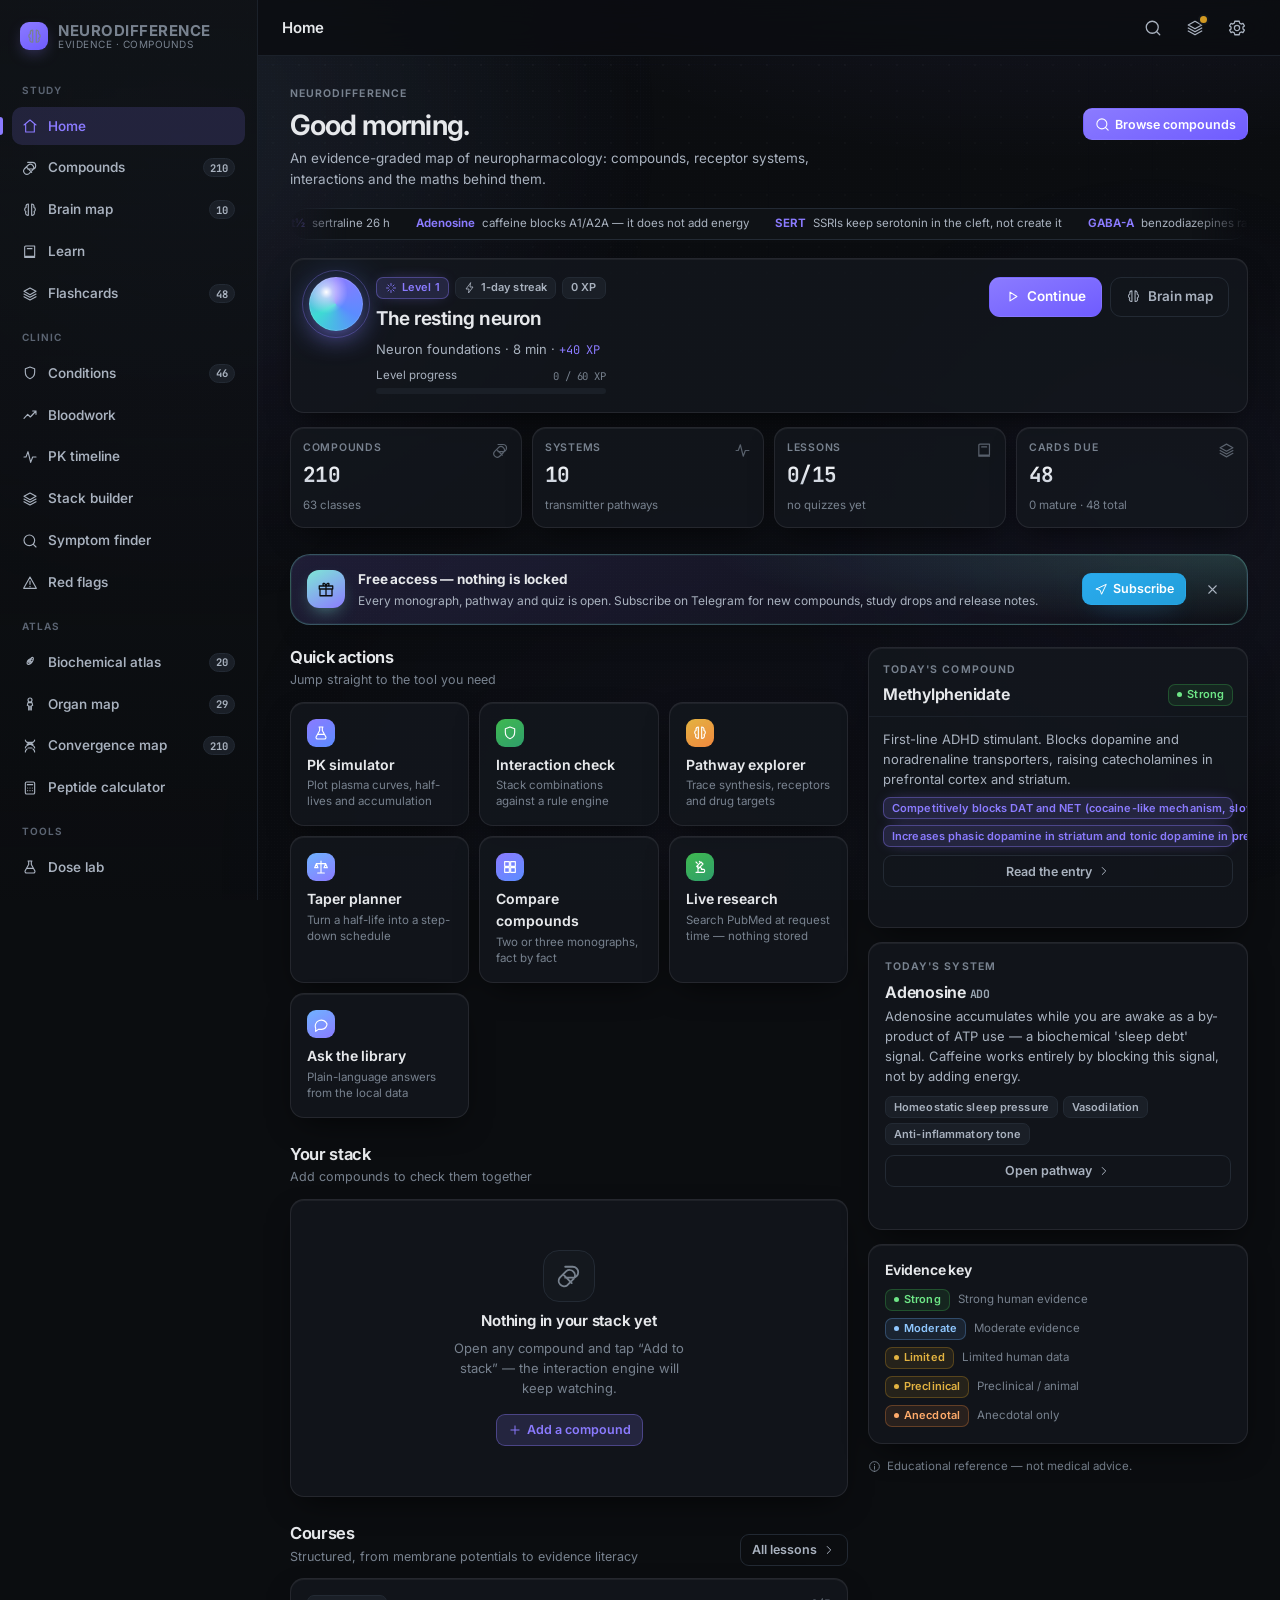
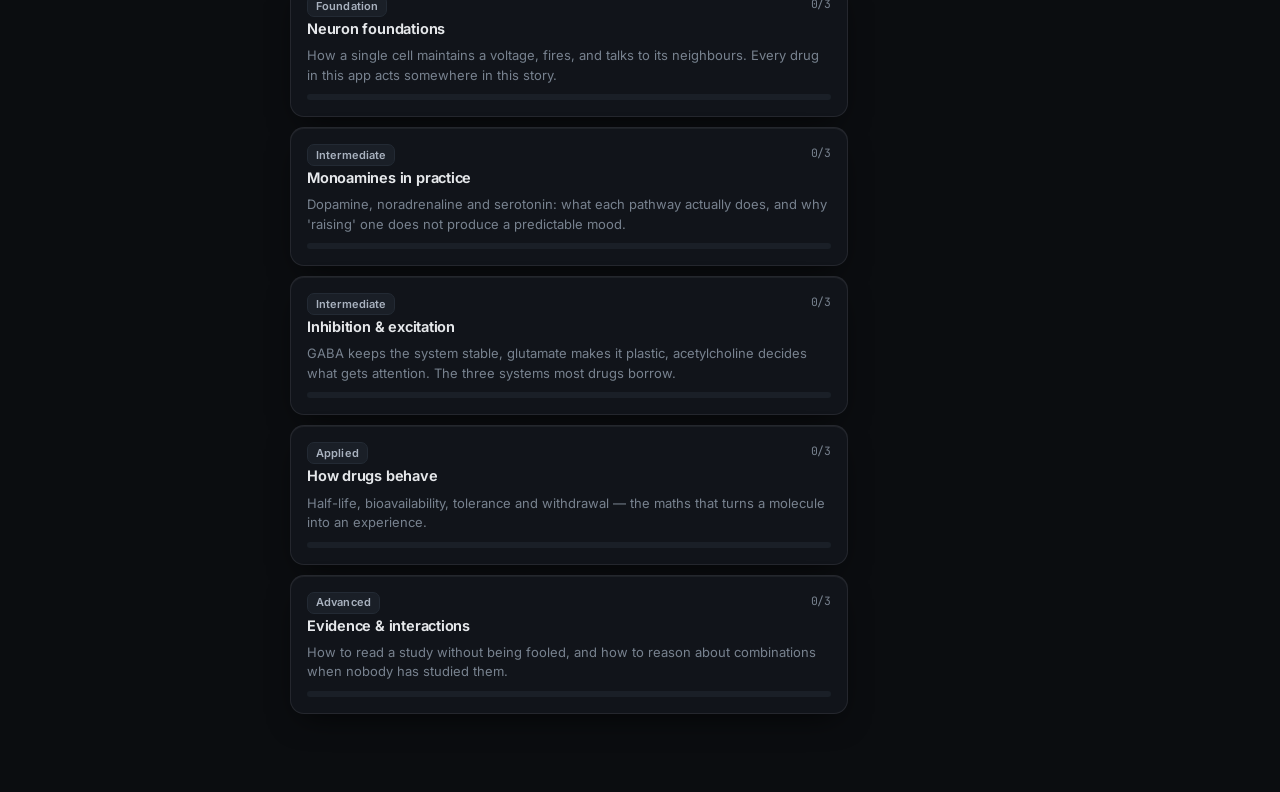
==== commit b1feaf44: "update index.html" ====
--- a/index.html
+++ b/index.html
@@ -42,9 +42,9 @@
       />
     </noscript>
 
-    <link rel="stylesheet" href="./app/styles.css?v=3.0.0" />
-    <link rel="stylesheet" href="./app/skin.css?v=3.0.0" />
-    <link rel="stylesheet" href="./app/clinic.css?v=3.0.0" />
+    <link rel="stylesheet" href="./app/styles.css?v=4.0.0" />
+    <link rel="stylesheet" href="./app/skin.css?v=4.0.0" />
+    <link rel="stylesheet" href="./app/clinic.css?v=4.0.0" />
   </head>
   <body>
     <div id="root">
@@ -57,6 +57,6 @@
         </div>
       </noscript>
     </div>
-    <script type="module" src="./app/main.js?v=3.0.0"></script>
+    <script type="module" src="./app/main.js?v=4.0.0"></script>
   </body>
 </html>
--- a/app/styles.css
+++ b/app/styles.css
@@ -1257,9 +1257,9 @@
   -webkit-background-clip: text;
   background-clip: text;
   color: transparent;
-  animation: gtextSlide 12s ease-in-out infinite alternate;
-}
-@keyframes gtextSlide { from { background-position: 0% 50%; } to { background-position: 100% 50%; } }
+  animation: gtextBreathe 7s ease-in-out infinite alternate;
+}
+@keyframes gtextBreathe { from { opacity: 0.85; } to { opacity: 1; } }
 
 .glow-text { text-shadow: 0 0 18px var(--accent-soft), 0 0 42px rgba(139, 123, 255, 0.22); }
 
@@ -1273,19 +1273,30 @@
   text-transform: uppercase;
   color: var(--ok);
 }
+.live-dot { position: relative; }
 .live-dot::before {
   content: "";
   width: 7px;
   height: 7px;
   border-radius: 50%;
   background: currentColor;
-  box-shadow: 0 0 0 0 currentColor;
-  animation: livePulse 2.1s ease-out infinite;
-}
-@keyframes livePulse {
-  0% { box-shadow: 0 0 0 0 rgba(111, 179, 255, 0.55); }
-  70% { box-shadow: 0 0 0 7px rgba(111, 179, 255, 0); }
-  100% { box-shadow: 0 0 0 0 rgba(111, 179, 255, 0); }
+}
+.live-dot::after {
+  content: "";
+  position: absolute;
+  left: 0;
+  top: 50%;
+  width: 7px;
+  height: 7px;
+  margin-top: -3.5px;
+  border-radius: 50%;
+  border: 1px solid currentColor;
+  pointer-events: none;
+  animation: liveRing 2.1s ease-out infinite;
+}
+@keyframes liveRing {
+  0% { transform: scale(1); opacity: 0.7; }
+  100% { transform: scale(2.6); opacity: 0; }
 }
 
 /* --- Cards: depth + hover spotlight -------------------------------- */
@@ -1362,7 +1373,6 @@
     radial-gradient(circle at 32% 28%, #fff 0%, rgba(255, 255, 255, 0.5) 12%, transparent 40%),
     conic-gradient(from 0deg, var(--accent), #5b8cff, #3edbd3, var(--accent));
   box-shadow: 0 0 0 1px rgba(255, 255, 255, 0.14) inset, 0 10px 30px -10px var(--accent), 0 0 44px -12px #5b8cff;
-  animation: orbSpin 14s linear infinite;
 }
 .orb::before {
   content: "";
@@ -1373,7 +1383,6 @@
   animation: orbHalo 3.4s ease-out infinite;
 }
 .orb.sm { width: 38px; height: 38px; }
-@keyframes orbSpin { to { filter: hue-rotate(24deg); } }
 @keyframes orbHalo {
   0% { transform: scale(0.86); opacity: 0.85; }
   70% { transform: scale(1.22); opacity: 0; }
@@ -1384,6 +1393,7 @@
 .meter { position: relative; overflow: hidden; }
 .meter > i {
   position: relative;
+  transform-origin: left center;
   background: linear-gradient(90deg, var(--accent), #7ee7d6);
   box-shadow: 0 0 14px -2px var(--accent);
   animation: meterFill 0.9s var(--ease) both;
@@ -1395,7 +1405,7 @@
   background: linear-gradient(90deg, transparent, rgba(255, 255, 255, 0.55), transparent);
   animation: meterShine 2.8s ease-in-out infinite;
 }
-@keyframes meterFill { from { width: 0 !important; } }
+@keyframes meterFill { from { transform: scaleX(0); } }
 @keyframes meterShine { 0% { transform: translateX(-100%); } 60%, 100% { transform: translateX(320%); } }
 
 /* --- Stat tiles ---------------------------------------------------- */
@@ -1564,12 +1574,19 @@
 .mech-node .mn-t { font-size: 12.5px; font-weight: 600; line-height: 1.4; }
 .mech-node .mn-s { font-size: 11.5px; color: var(--text-3); line-height: 1.45; margin-top: 1px; }
 .mech-link { width: 2px; height: 14px; margin-left: 24px; background: linear-gradient(180deg, var(--accent-line), transparent); }
-.mech-link.anim {
+.mech-link.anim { position: relative; overflow: hidden; }
+.mech-link.anim::after {
+  content: "";
+  position: absolute;
+  left: 0;
+  top: -8px;
+  width: 2px;
+  height: 30px;
   background-image: linear-gradient(180deg, var(--accent) 45%, transparent 45%);
   background-size: 2px 8px;
   animation: mechFlow 1.1s linear infinite;
 }
-@keyframes mechFlow { to { background-position-y: 8px; } }
+@keyframes mechFlow { to { transform: translateY(8px); } }
 
 /* --- Bar visualisation --------------------------------------------- */
 .bars { display: flex; flex-direction: column; gap: 9px; }
@@ -1579,11 +1596,12 @@
   display: block;
   height: 100%;
   border-radius: 99px;
+  transform-origin: left center;
   background: linear-gradient(90deg, var(--bc, var(--accent)), color-mix(in srgb, var(--bc, var(--accent)) 45%, #fff));
   box-shadow: 0 0 12px -3px var(--bc, var(--accent));
   animation: barGrow 0.7s var(--ease) both;
 }
-@keyframes barGrow { from { width: 0 !important; } }
+@keyframes barGrow { from { transform: scaleX(0); } }
 
 /* --- Ticker (ambient facts) ---------------------------------------- */
 .ticker {
@@ -1653,11 +1671,13 @@
 /* --- Motion prefs -------------------------------------------------- */
 @media (prefers-reduced-motion: reduce) {
   body::before, body::after { animation: none !important; }
-  .orb, .orb::before, .gtext, .live-dot::before, .meter > i::after, .sub-plate::after,
+  .orb, .orb::before, .gtext, .live-dot::before, .live-dot::after, .meter > i, .meter > i::after,
+  .bar-track > i, .mech-link.anim::after, .sub-plate::after,
   .ticker-track, .brain-svg .tract, .skeleton::after, .rise { animation: none !important; }
 }
 [data-motion="off"] .orb, [data-motion="off"] .orb::before, [data-motion="off"] .gtext,
-[data-motion="off"] .ticker-track, [data-motion="off"] body::before { animation: none !important; }
+[data-motion="off"] .live-dot::after, [data-motion="off"] .meter > i, [data-motion="off"] .bar-track > i,
+[data-motion="off"] .mech-link.anim::after, [data-motion="off"] .ticker-track, [data-motion="off"] body::before { animation: none !important; }
 
 /* ==================================================================
    v2.3 — Atlas · organ map · convergence map · peptide calculator
--- a/app/clinic.css
+++ b/app/clinic.css
@@ -70,15 +70,45 @@
 .bm-layer-deep  { transform: translate3d(calc(var(--px, 0) * 18px), calc(var(--py, 0) * 18px), 0); }
 
 /* Shell */
+/* Phenomena glossary (lab/interactions) */
+.phen summary{list-style:none}
+.phen summary::-webkit-details-marker{display:none}
+.phen summary:focus-visible{outline:2px solid var(--accent);outline-offset:2px;border-radius:8px}
+.phen[open] summary strong{color:var(--accent)}
+
 .bm-shell {
-  fill: color-mix(in srgb, var(--accent) 9%, transparent);
-  stroke: color-mix(in srgb, var(--accent) 30%, transparent);
-  stroke-width: 0.8;
-}
+  fill: url(#bm-shell-grad);
+  stroke: color-mix(in srgb, var(--accent) 34%, transparent);
+  stroke-width: 1;
+}
+.bm-cerebellum { opacity: 0.85; }
 .bm-sulcus {
   fill: none;
-  stroke: color-mix(in srgb, var(--text) 12%, transparent);
-  stroke-width: 0.7;
+  stroke: color-mix(in srgb, var(--text) 14%, transparent);
+  stroke-width: 0.8;
+  stroke-linecap: round;
+}
+.bm-gyrus {
+  fill: none;
+  stroke: color-mix(in srgb, var(--text) 8%, transparent);
+  stroke-width: 0.6;
+  stroke-linecap: round;
+}
+.bm-callosal {
+  fill: color-mix(in srgb, var(--text) 7%, transparent);
+  stroke: color-mix(in srgb, var(--text) 14%, transparent);
+  stroke-width: 0.5;
+}
+.bm-brainstem {
+  fill: none;
+  stroke: url(#bm-stem-grad);
+  stroke-width: 13;
+  stroke-linecap: round;
+}
+.bm-folium {
+  fill: none;
+  stroke: color-mix(in srgb, var(--accent) 24%, transparent);
+  stroke-width: 0.6;
   stroke-linecap: round;
 }
 .bm-inner {
@@ -86,6 +116,33 @@
   stroke: color-mix(in srgb, var(--text) 8%, transparent);
   stroke-width: 0.6;
   stroke-dasharray: 2 3;
+}
+
+/* Neuron overlay — axons, somas, travelling pulses (transform/opacity only) */
+.bm-axon {
+  stroke: color-mix(in srgb, var(--accent) 20%, transparent);
+  stroke-width: 0.5;
+  opacity: 0.55;
+}
+.bm-soma circle { fill: currentColor; opacity: 0.85; }
+.bm-soma path {
+  stroke: currentColor;
+  stroke-width: 0.5;
+  opacity: 0.45;
+  fill: none;
+}
+.bm-pulse {
+  fill: color-mix(in srgb, var(--accent) 80%, white);
+  opacity: 0;
+  animation: bm-pulse-run var(--t, 3.4s) linear infinite;
+  animation-delay: var(--d, 0s);
+  will-change: transform, opacity;
+}
+@keyframes bm-pulse-run {
+  0%   { transform: translate(var(--x1), var(--y1)); opacity: 0; }
+  10%  { opacity: 0.95; }
+  90%  { opacity: 0.95; }
+  100% { transform: translate(var(--x2), var(--y2)); opacity: 0; }
 }
 
 /* Regions */
@@ -154,17 +211,17 @@
   50%      { opacity: 0.86; }
 }
 
-/* Travelling impulses along tracts */
+/* Tracts — breathing glow (opacity only, animation budget) */
 .bm-tract {
   fill: none;
   stroke: color-mix(in srgb, var(--accent) 34%, transparent);
   stroke-width: 0.9;
   stroke-dasharray: 3 9;
-  animation: bm-flow 7s linear infinite;
-}
-@keyframes bm-flow {
-  from { stroke-dashoffset: 0; }
-  to   { stroke-dashoffset: -48; }
+  animation: bm-breathe 5s ease-in-out infinite;
+}
+@keyframes bm-breathe {
+  0%, 100% { opacity: 0.35; }
+  50%      { opacity: 0.9; }
 }
 
 /* Controls */
@@ -374,11 +431,15 @@
 
 /* Reduced / disabled motion: freeze the decorative loops */
 html[data-motion="off"] .bm-cluster circle,
-html[data-motion="off"] .bm-tract { animation: none !important; }
+html[data-motion="off"] .bm-tract,
+html[data-motion="off"] .bm-pulse { animation: none !important; }
+html[data-motion="off"] .bm-pulse { opacity: 0 !important; }
 
 @media (prefers-reduced-motion: reduce) {
   .bm-cluster circle,
-  .bm-tract { animation: none !important; }
+  .bm-tract,
+  .bm-pulse { animation: none !important; }
+  .bm-pulse { opacity: 0 !important; }
   .bm-layer { transform: none !important; }
 }
 
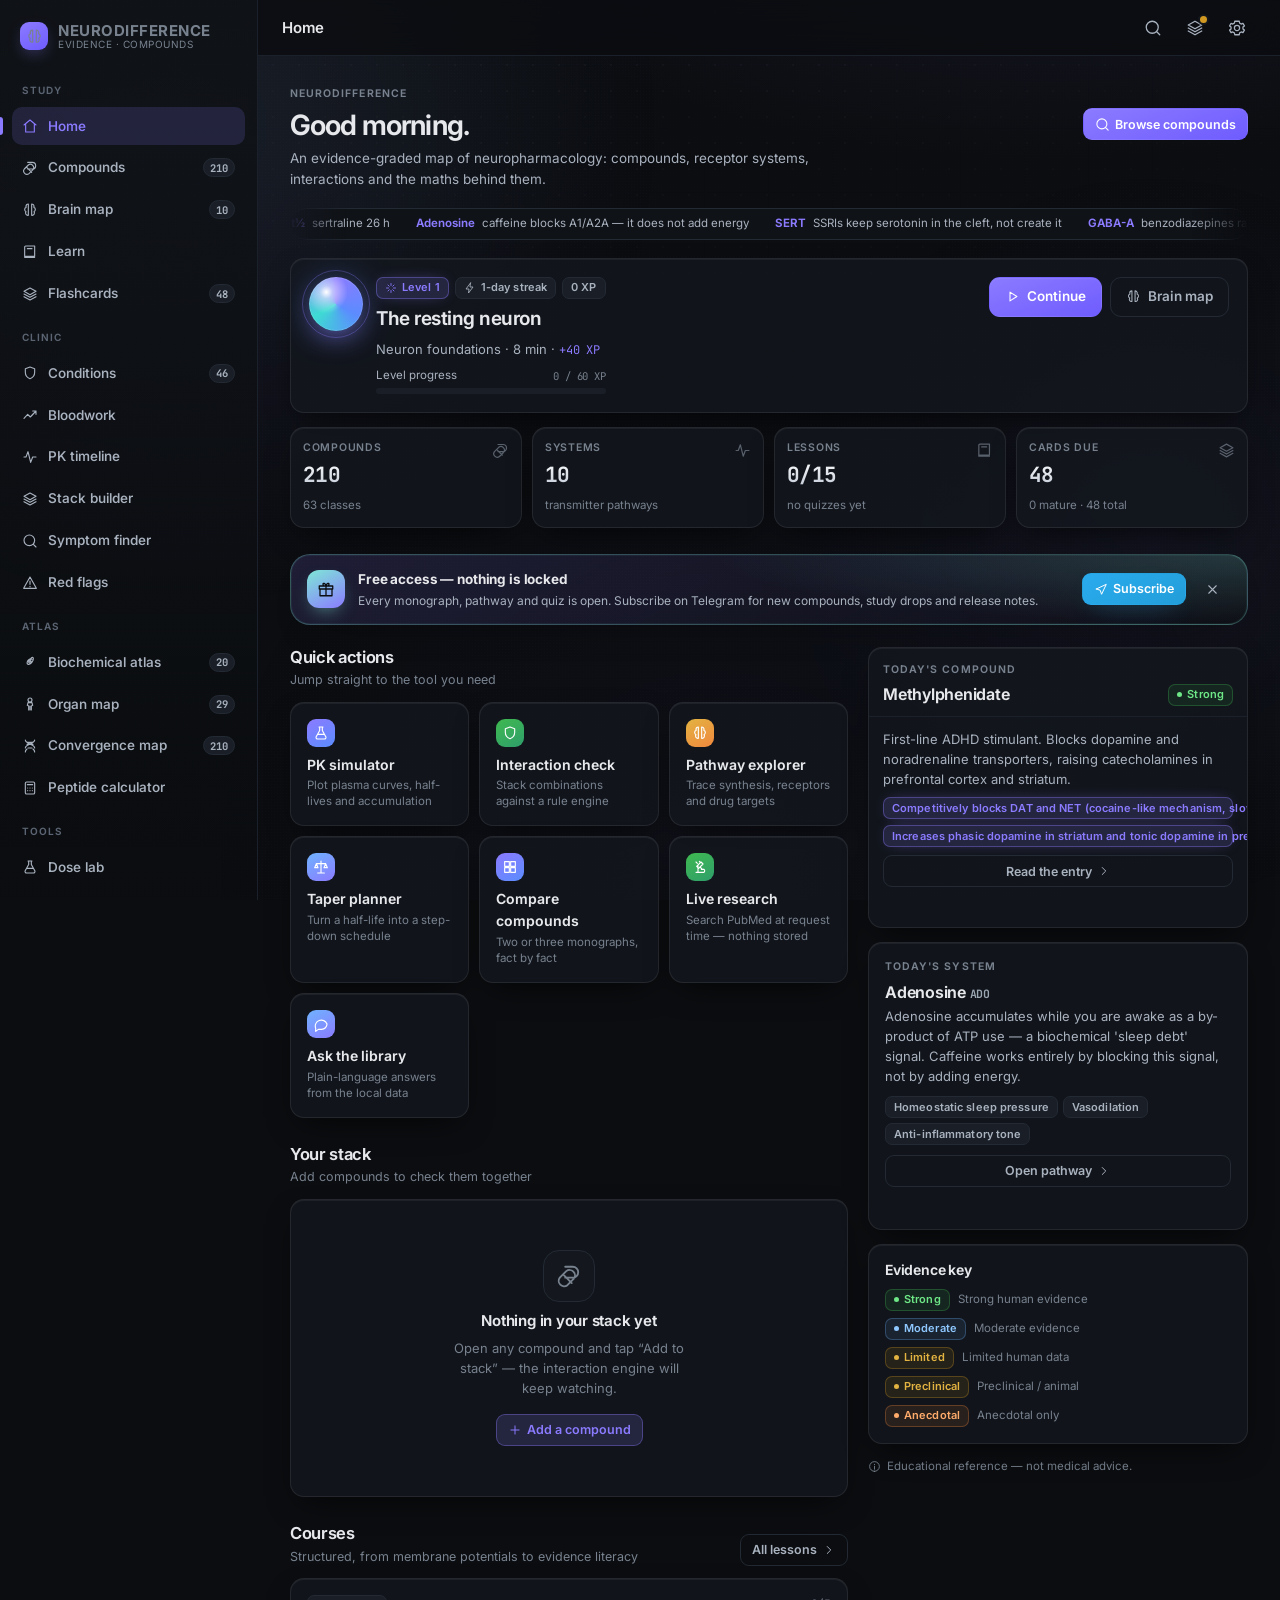
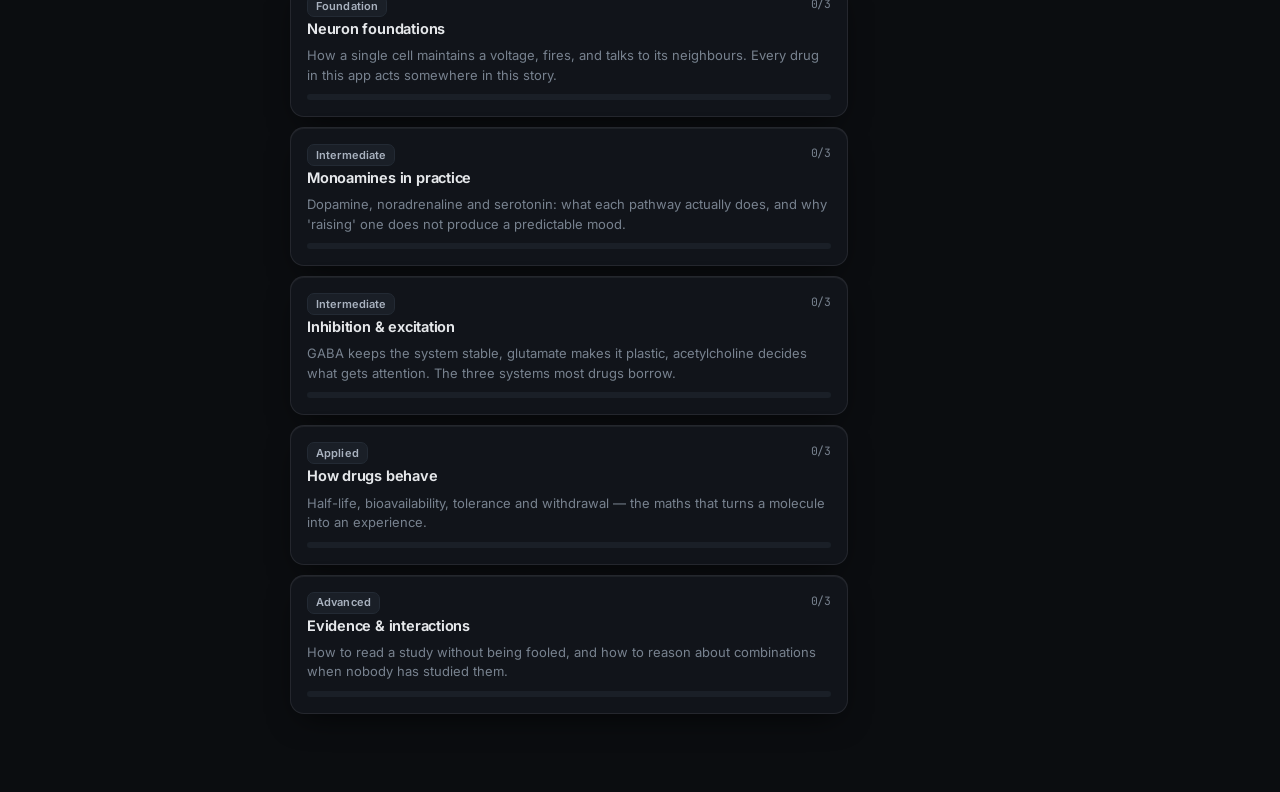
==== commit c48f6d09: "update index.html" ====
--- a/index.html
+++ b/index.html
@@ -42,9 +42,9 @@
       />
     </noscript>
 
-    <link rel="stylesheet" href="./app/styles.css?v=4.0.0" />
-    <link rel="stylesheet" href="./app/skin.css?v=4.0.0" />
-    <link rel="stylesheet" href="./app/clinic.css?v=4.0.0" />
+    <link rel="stylesheet" href="./app/styles.css?v=4.1.0" />
+    <link rel="stylesheet" href="./app/skin.css?v=4.1.0" />
+    <link rel="stylesheet" href="./app/clinic.css?v=4.1.0" />
   </head>
   <body>
     <div id="root">
@@ -57,6 +57,6 @@
         </div>
       </noscript>
     </div>
-    <script type="module" src="./app/main.js?v=4.0.0"></script>
+    <script type="module" src="./app/main.js?v=4.1.0"></script>
   </body>
 </html>
--- a/app/skin.css
+++ b/app/skin.css
@@ -168,7 +168,7 @@
   to   { opacity: 1; transform: none; }
 }
 
-/* Only the first handful of a page animate: a 148-card grid must not. */
+/* Only the first handful of a page animate: a 210-card grid must not. */
 #view > * { animation: nd-rise var(--t-3) var(--e-out) both; }
 #view > *:nth-child(1) { animation-delay: 0ms; }
 #view > *:nth-child(2) { animation-delay: 34ms; }
@@ -454,4 +454,67 @@
   0%, 100% { transform: scale(1); opacity: 1; }
   50%      { transform: scale(1.55); opacity: 0.45; }
 }
-.live-dot::after { animation: nd-pulse 2.1s var(--e-out) infinite; }+.live-dot::after { animation: nd-pulse 2.1s var(--e-out) infinite; }
+
+/* ==========================================================================
+   v4.1 — global polish pass. Depth, glow, tactility.
+   Transitions: transform/opacity/colors only. No new keyframes needed.
+   ========================================================================== */
+
+::selection { background: color-mix(in srgb, var(--accent) 40%, transparent); color: var(--text); }
+
+* { scrollbar-width: thin; scrollbar-color: color-mix(in srgb, var(--accent) 32%, var(--bg-3)) transparent; }
+*::-webkit-scrollbar { width: 8px; height: 8px; }
+*::-webkit-scrollbar-thumb { background: color-mix(in srgb, var(--accent) 30%, var(--bg-3)); border-radius: 99px; }
+*::-webkit-scrollbar-track { background: transparent; }
+
+/* Cards: hover lift + accent border, no layout shift. */
+.card {
+  transition: transform var(--t-3) var(--e-out), border-color var(--t-3) var(--e-out);
+}
+.card:hover {
+  transform: translateY(-2px);
+  border-color: color-mix(in srgb, var(--accent) 32%, var(--line));
+}
+
+/* Hero: deeper accent wash. */
+.hero-card {
+  border-color: color-mix(in srgb, var(--accent) 26%, var(--line));
+  background:
+    radial-gradient(120% 120% at 85% -10%, color-mix(in srgb, var(--accent) 14%, transparent) 0%, transparent 55%),
+    radial-gradient(90% 90% at 0% 110%, color-mix(in srgb, #3edbd3 8%, transparent) 0%, transparent 55%),
+    var(--bg-2);
+}
+
+/* Tactile controls. */
+.btn, .chip-btn, .chip, .list-row, .tab, button.chip {
+  transition: transform var(--t-2) var(--e-out), border-color var(--t-2) var(--e-out),
+    background-color var(--t-2) var(--e-out), color var(--t-2) var(--e-out);
+}
+.btn:active, .chip-btn:active, button.chip:active { transform: scale(0.97); }
+.chip:hover { border-color: color-mix(in srgb, var(--accent) 40%, var(--line)); }
+.list-row:hover { background: color-mix(in srgb, var(--accent) 6%, transparent); }
+
+/* Inputs: soft accent ring on focus. */
+.input:focus, .select:focus, .textarea:focus {
+  border-color: color-mix(in srgb, var(--accent) 60%, transparent);
+  box-shadow: 0 0 0 3px color-mix(in srgb, var(--accent) 16%, transparent);
+  outline: none;
+}
+
+/* Tables: row highlight. */
+.table-wrap tbody tr { transition: background-color var(--t-2) var(--e-out); }
+.table-wrap tbody tr:hover { background: color-mix(in srgb, var(--accent) 5%, transparent); }
+
+/* Titles: tighter, more deliberate. */
+.page-title { letter-spacing: -0.02em; }
+
+/* Bottom nav: active glow. */
+.bottom-nav [aria-current="page"] { color: var(--accent); }
+
+@media (prefers-reduced-motion: reduce) {
+  .card, .btn, .chip-btn, .chip, .list-row, .table-wrap tbody tr { transition: none !important; }
+  .card:hover { transform: none; }
+}
+[data-motion="off"] .card:hover { transform: none; }
+[data-motion="off"] .btn:active, [data-motion="off"] .chip-btn:active { transform: none; }
--- a/app/clinic.css
+++ b/app/clinic.css
@@ -36,6 +36,39 @@
   cursor: grab;
 }
 .bm-stage:active { cursor: grabbing; }
+.bm-stage[hidden] { display: none; }
+
+/* 3D stage — the hologram sits on a soft accent glow, no blurred divs. */
+.bm-stage-3d {
+  aspect-ratio: 420 / 300;
+  border-radius: var(--radius, 12px);
+  background:
+    radial-gradient(90% 70% at 50% 42%, color-mix(in srgb, var(--accent) 10%, transparent) 0%, transparent 70%),
+    radial-gradient(60% 45% at 50% 100%, color-mix(in srgb, #3edbd3 6%, transparent) 0%, transparent 70%);
+}
+.bm-3d {
+  position: absolute;
+  inset: 0;
+  width: 100%;
+  height: 100%;
+  display: block;
+  touch-action: none;
+  cursor: grab;
+}
+.bm-3d:active { cursor: grabbing; }
+.bm-view-toggle { display: inline-flex; gap: 4px; }
+.bm-view-toggle .on {
+  border-color: color-mix(in srgb, var(--accent) 60%, transparent);
+  color: var(--text);
+  background: color-mix(in srgb, var(--accent) 16%, transparent);
+}
+#bm-auto.on {
+  color: var(--accent);
+  border-color: color-mix(in srgb, var(--accent) 55%, transparent);
+}
+@media (max-width: 560px) {
+  .bm-stage-3d { aspect-ratio: 4 / 3.4; }
+}
 
 .bm-svg {
   display: block;
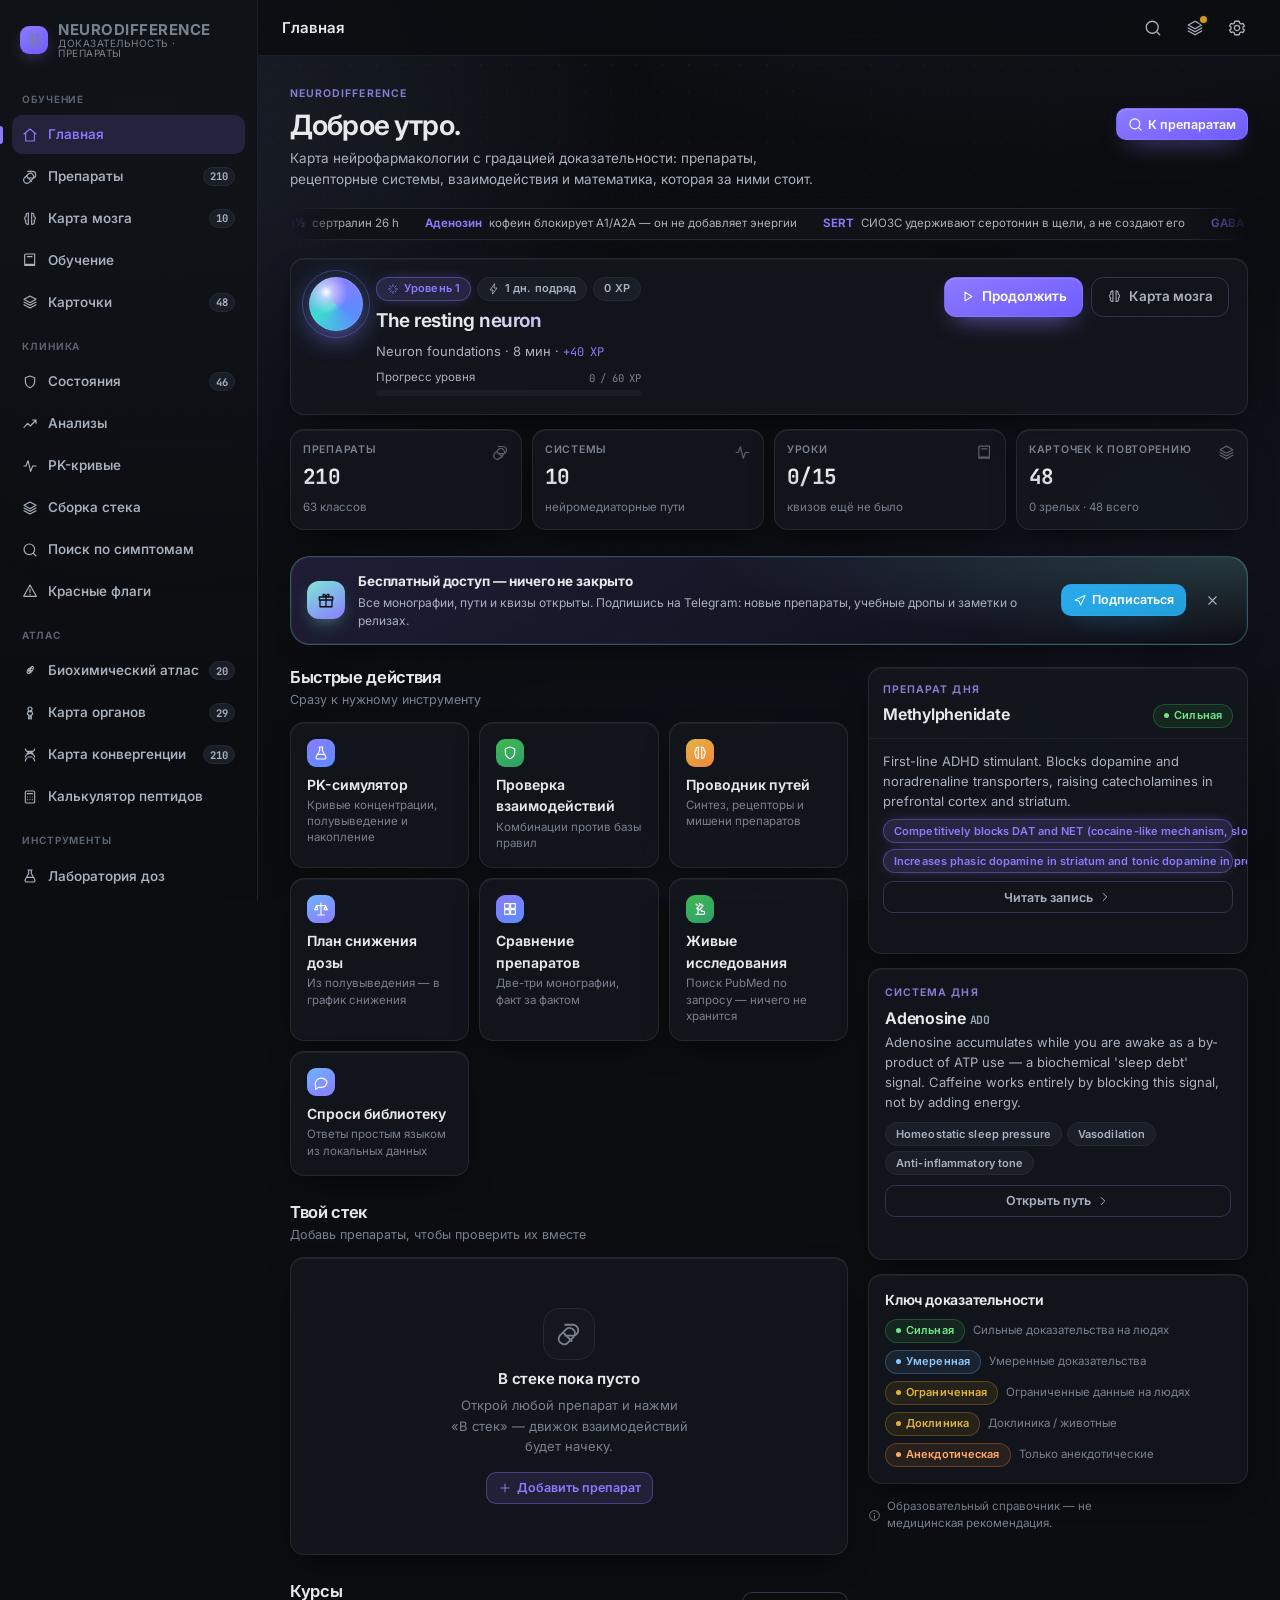
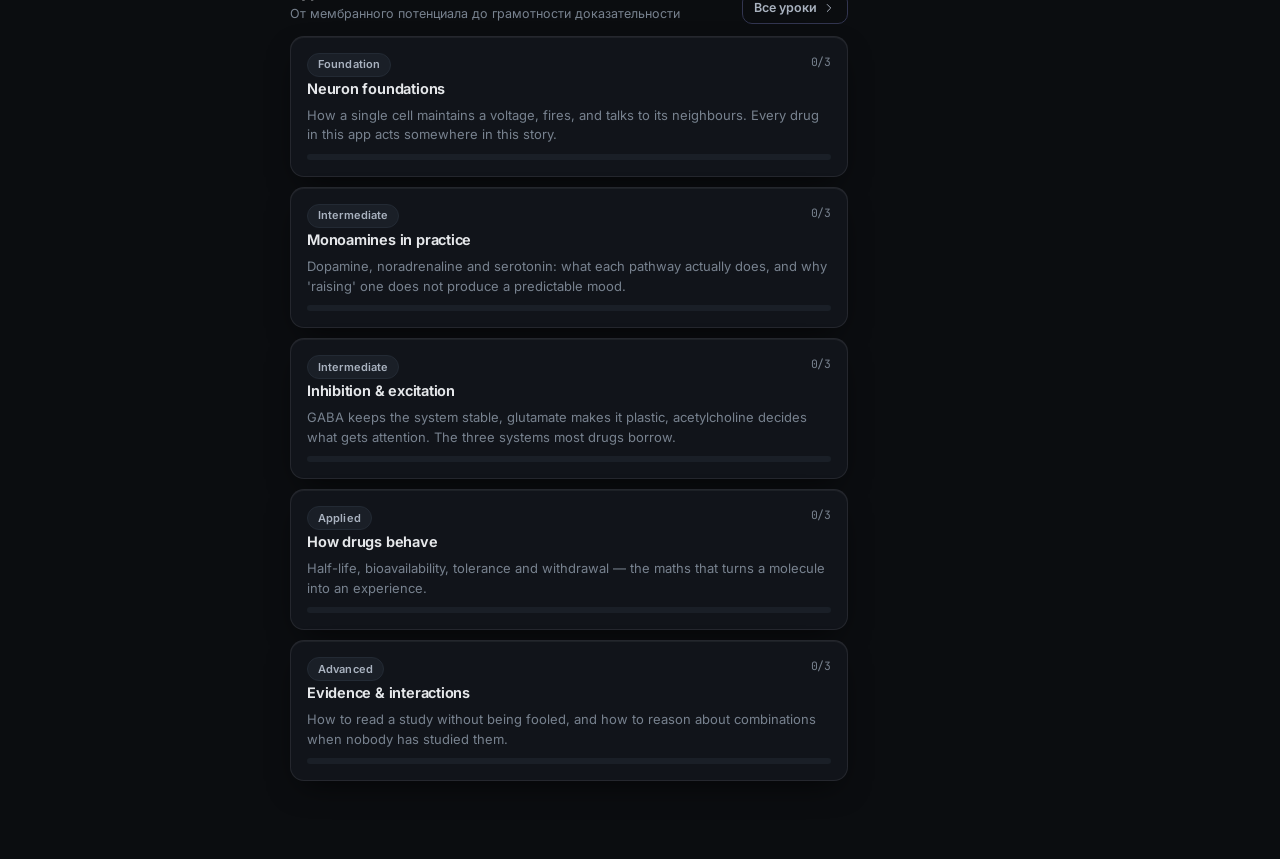
==== commit 4da15ab5: "update index.html" ====
--- a/index.html
+++ b/index.html
@@ -42,9 +42,9 @@
       />
     </noscript>
 
-    <link rel="stylesheet" href="./app/styles.css?v=4.1.0" />
-    <link rel="stylesheet" href="./app/skin.css?v=4.1.0" />
-    <link rel="stylesheet" href="./app/clinic.css?v=4.1.0" />
+    <link rel="stylesheet" href="./app/styles.css?v=4.2.0" />
+    <link rel="stylesheet" href="./app/skin.css?v=4.2.0" />
+    <link rel="stylesheet" href="./app/clinic.css?v=4.2.0" />
   </head>
   <body>
     <div id="root">
@@ -57,6 +57,6 @@
         </div>
       </noscript>
     </div>
-    <script type="module" src="./app/main.js?v=4.1.0"></script>
+    <script type="module" src="./app/main.js?v=4.2.0"></script>
   </body>
 </html>
--- a/app/styles.css
+++ b/app/styles.css
@@ -1292,12 +1292,8 @@
   border-radius: 50%;
   border: 1px solid currentColor;
   pointer-events: none;
-  animation: liveRing 2.1s ease-out infinite;
-}
-@keyframes liveRing {
-  0% { transform: scale(1); opacity: 0.7; }
-  100% { transform: scale(2.6); opacity: 0; }
-}
+}
+/* Ring pulse lives in skin.css (nd-pulse) — one animation per element. */
 
 /* --- Cards: depth + hover spotlight -------------------------------- */
 .card { box-shadow: 0 1px 0 rgba(255, 255, 255, 0.02) inset, 0 14px 34px -30px #000; }
--- a/app/skin.css
+++ b/app/skin.css
@@ -518,3 +518,61 @@
 }
 [data-motion="off"] .card:hover { transform: none; }
 [data-motion="off"] .btn:active, [data-motion="off"] .chip-btn:active { transform: none; }
+
+/* ==========================================================================
+   v4.2 — static interface upgrade. Visible without hover:
+   floating pill nav, tinted card surfaces, pill chips, stronger buttons.
+   No new keyframes; transform/opacity budget unchanged.
+   ========================================================================== */
+
+/* Bottom nav → floating pill bar with an active pill. */
+.bottom-nav {
+  left: 10px;
+  right: 10px;
+  bottom: calc(8px + env(safe-area-inset-bottom, 0px));
+  height: var(--nav-h);
+  padding-bottom: 0;
+  border-radius: 18px;
+  border: 1px solid color-mix(in srgb, var(--accent) 18%, var(--line));
+  background: color-mix(in srgb, var(--bg-1) 90%, transparent);
+  box-shadow: 0 14px 34px -16px rgba(0, 0, 0, 0.75), 0 1px 0 rgba(255, 255, 255, 0.03) inset;
+}
+.nav-item { margin: 5px 3px; padding-top: 0; border-radius: 13px; }
+.nav-item.active { background: color-mix(in srgb, var(--accent) 14%, transparent); }
+.nav-item.active::before { display: none; }
+
+/* Cards: faint accent-tinted surface, stronger edge. */
+.card {
+  background: linear-gradient(180deg, color-mix(in srgb, var(--bg-2) 95%, var(--accent)), var(--bg-1));
+  border-color: color-mix(in srgb, var(--accent) 12%, var(--line));
+}
+
+/* Chips → pills; active chip gets a real accent fill. */
+.chip { height: 24px; padding: 0 10px; border-radius: 99px; }
+.chip-btn.on {
+  background: color-mix(in srgb, var(--accent) 16%, transparent);
+  border-color: color-mix(in srgb, var(--accent) 45%, transparent);
+}
+
+/* Buttons: clearer hierarchy. */
+.btn { border-radius: 12px; }
+.btn.sm { border-radius: 10px; }
+.btn.primary { box-shadow: 0 10px 26px -12px var(--accent), 0 1px 0 rgba(255, 255, 255, 0.14) inset; }
+.btn.soft { background: color-mix(in srgb, var(--accent) 12%, transparent); }
+.btn.ghost { border-color: color-mix(in srgb, var(--accent) 14%, var(--line)); }
+.btn-group button.on { background: color-mix(in srgb, var(--accent) 16%, var(--bg-3)); }
+
+/* Hero: stronger edge + gradient headline (static, guarded). */
+.hero-card { border-color: color-mix(in srgb, var(--accent) 34%, var(--line)); }
+@supports ((-webkit-background-clip: text) or (background-clip: text)) {
+  .hero-card h1, .hero-card h2 {
+    background: linear-gradient(115deg, var(--text) 35%, color-mix(in srgb, var(--accent) 85%, var(--text)));
+    -webkit-background-clip: text;
+    background-clip: text;
+    color: transparent;
+  }
+}
+
+/* Eyebrows pick up the accent so sections read as branded. */
+.eyebrow { color: color-mix(in srgb, var(--accent) 62%, var(--text-3)); }
+
--- a/app/clinic.css
+++ b/app/clinic.css
@@ -37,6 +37,27 @@
 }
 .bm-stage:active { cursor: grabbing; }
 .bm-stage[hidden] { display: none; }
+.bm-bar [hidden] { display: none; }
+
+/* Anatomical pink brain (v4.2): real lobe placement, click -> region card. */
+.bm-stage-anat { touch-action: manipulation; cursor: default; }
+.ba-svg { width: 100%; height: auto; display: block; }
+.ba-outline { fill: #e8a2ac; }
+.ba-cut { fill: #f2c3ca; }
+.ba-region { stroke: rgba(96, 24, 36, 0.35); stroke-width: 0.8; cursor: pointer; transition: opacity var(--t-2, 0.15s) var(--e-out, ease); }
+.ba-region:hover { opacity: 0.85; }
+.ba-region:focus-visible { outline: none; stroke: #ffffff; stroke-width: 1.6; }
+.ba-tone-0 { fill: #eba6b0; }
+.ba-tone-1 { fill: #e2949f; }
+.ba-tone-2 { fill: #f0b6be; }
+.ba-tone-3 { fill: #d98793; }
+.ba-region.lit { fill: color-mix(in srgb, var(--accent) 45%, #f0b6be); }
+.ba-region.on { fill: var(--bad); stroke: #ffffff; stroke-width: 1.4; }
+.ba-label { font-size: 7px; font-weight: 700; letter-spacing: 0.04em; fill: #5c1f2a; text-anchor: middle; pointer-events: none; }
+.ba-label.on { fill: #ffffff; }
+.ba-sulcus { fill: none; stroke: rgba(120, 35, 48, 0.45); stroke-width: 1.1; stroke-linecap: round; pointer-events: none; }
+.ba-folium { fill: none; stroke: rgba(120, 35, 48, 0.4); stroke-width: 0.7; pointer-events: none; }
+.ba-callosal { fill: #f7dde2; stroke: rgba(120, 35, 48, 0.3); stroke-width: 0.8; pointer-events: none; }
 
 /* 3D stage — the hologram sits on a soft accent glow, no blurred divs. */
 .bm-stage-3d {
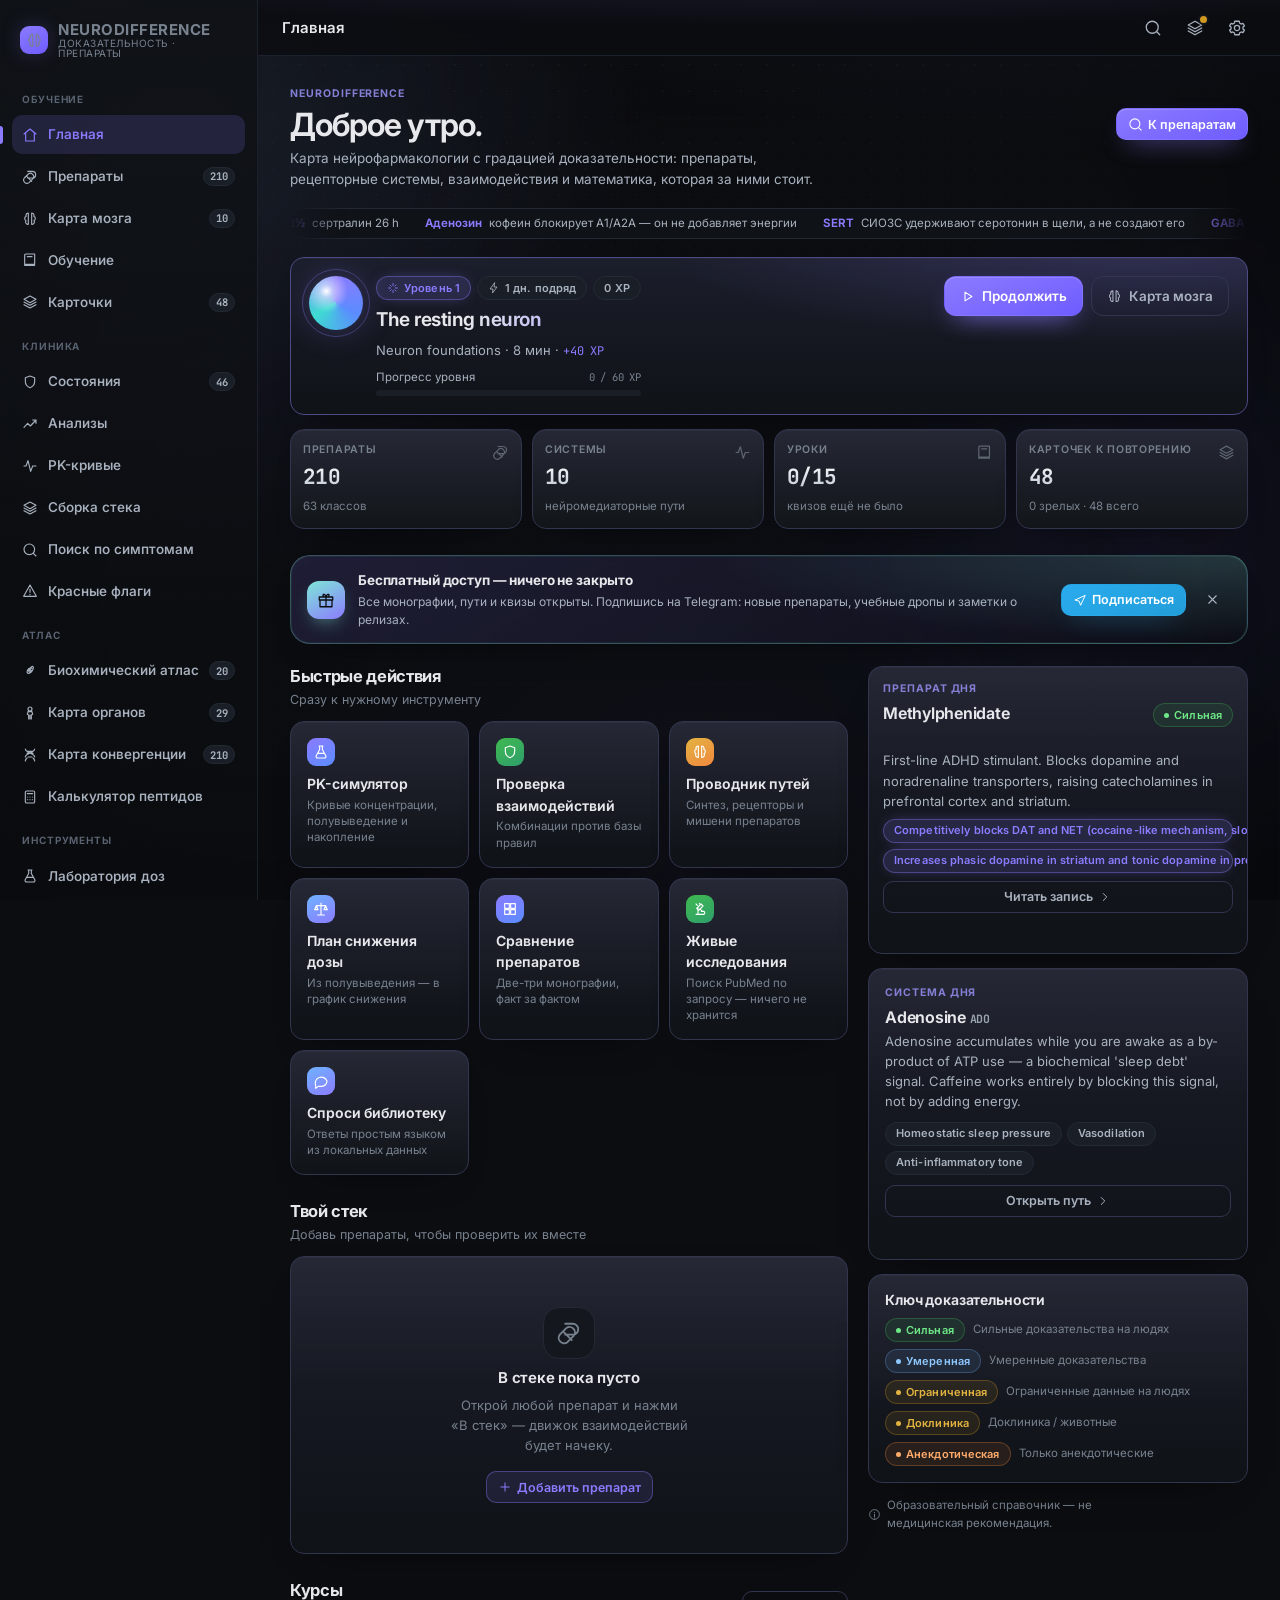
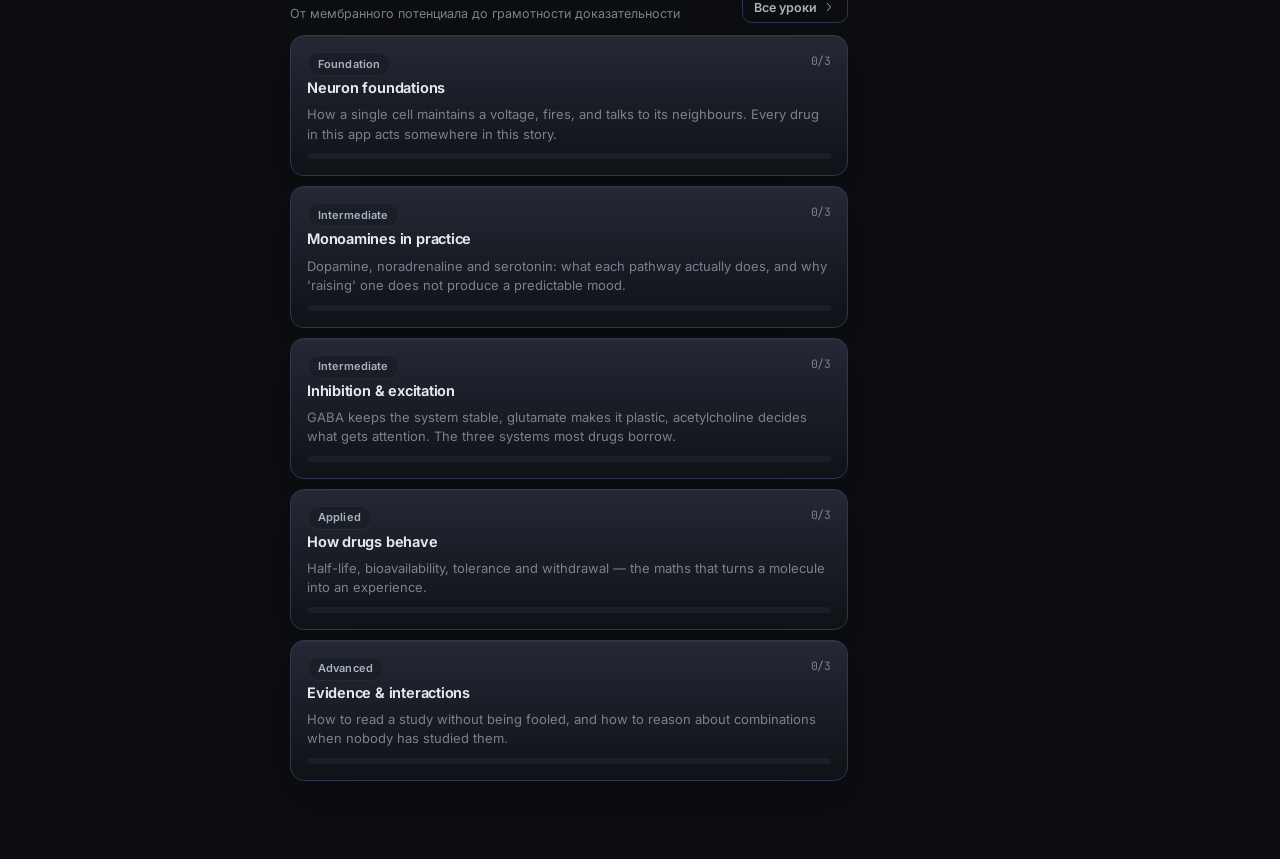
==== commit ac5d0923: "update index.html" ====
--- a/index.html
+++ b/index.html
@@ -42,9 +42,9 @@
       />
     </noscript>
 
-    <link rel="stylesheet" href="./app/styles.css?v=4.2.0" />
-    <link rel="stylesheet" href="./app/skin.css?v=4.2.0" />
-    <link rel="stylesheet" href="./app/clinic.css?v=4.2.0" />
+    <link rel="stylesheet" href="./app/styles.css?v=4.4.0" />
+    <link rel="stylesheet" href="./app/skin.css?v=4.4.0" />
+    <link rel="stylesheet" href="./app/clinic.css?v=4.4.0" />
   </head>
   <body>
     <div id="root">
@@ -57,6 +57,6 @@
         </div>
       </noscript>
     </div>
-    <script type="module" src="./app/main.js?v=4.2.0"></script>
+    <script type="module" src="./app/main.js?v=4.4.0"></script>
   </body>
 </html>
--- a/app/skin.css
+++ b/app/skin.css
@@ -576,3 +576,97 @@
 /* Eyebrows pick up the accent so sections read as branded. */
 .eyebrow { color: color-mix(in srgb, var(--accent) 62%, var(--text-3)); }
 
+/* ==========================================================================
+   v4.4 — full interface overhaul: depth, ambient light, micro-interactions,
+   scroll reveals. Budget unchanged — transform/opacity only, one grain tile,
+   reduced-motion + data-motion="off" respected. Surface tints are scoped to
+   the aurora skin so oscilloscope/prism keep their own identity.
+   ========================================================================== */
+
+/* --- Ambient light ------------------------------------------------------ */
+.bgfx {
+  animation: nd-breathe 22s ease-in-out infinite alternate;
+  box-shadow: inset 0 0 240px 40px rgba(0, 0, 0, 0.5);
+}
+.bgfx i:nth-child(2) {
+  background: radial-gradient(circle at 50% 50%, color-mix(in srgb, var(--accent-2, var(--accent)) 13%, transparent) 0%, transparent 60%);
+}
+@keyframes nd-breathe { from { opacity: 0.55; } to { opacity: 0.74; } }
+
+/* Soft accent horizon behind the top bar. */
+.topbar {
+  background-image: radial-gradient(120% 150% at 50% -45%, color-mix(in srgb, var(--accent) 12%, transparent), transparent 62%);
+}
+
+::selection { background: color-mix(in srgb, var(--accent) 38%, transparent); color: var(--text); }
+
+/* --- Card depth (aurora surface) --------------------------------------- */
+[data-skin="aurora"] .card {
+  background-image:
+    linear-gradient(180deg, color-mix(in srgb, var(--text) 5%, transparent), transparent 130px),
+    linear-gradient(180deg, color-mix(in srgb, var(--bg-2) 94%, var(--accent)), var(--bg-1));
+  border-color: color-mix(in srgb, var(--accent) 13%, var(--line));
+  box-shadow: 0 1px 0 rgba(255, 255, 255, 0.03) inset, 0 18px 40px -30px rgba(0, 0, 0, 0.9);
+}
+.card { transition: transform var(--t-2) var(--e-out), border-color var(--t-2) var(--e-out); }
+.card.hoverable:hover, a.card:hover {
+  transform: translateY(-3px);
+  border-color: color-mix(in srgb, var(--accent) 42%, var(--line));
+}
+.card.hoverable:active, a.card:active { transform: translateY(-1px) scale(0.995); }
+
+.compound-card { transition: transform var(--t-2) var(--e-out), border-color var(--t-2) var(--e-out); }
+.compound-card:hover { transform: translateY(-3px); border-color: color-mix(in srgb, var(--accent) 38%, var(--line)); }
+.compound-card:active { transform: translateY(-1px) scale(0.995); }
+
+/* --- Hero --------------------------------------------------------------- */
+[data-skin="aurora"] .hero-card {
+  background-image:
+    radial-gradient(90% 120% at 88% -10%, color-mix(in srgb, var(--accent) 20%, transparent), transparent 55%),
+    linear-gradient(180deg, color-mix(in srgb, var(--bg-2) 94%, var(--accent)), var(--bg-1));
+  border-color: color-mix(in srgb, var(--accent) 40%, var(--line));
+}
+.hero-card .orb { box-shadow: 0 0 34px -4px var(--accent-glow); }
+
+/* --- Buttons: gloss sweep on primary ----------------------------------- */
+.btn.primary { position: relative; isolation: isolate; overflow: hidden; }
+.btn.primary::after {
+  content: ""; position: absolute; inset: 0; z-index: -1; pointer-events: none;
+  background: linear-gradient(105deg, transparent 32%, rgba(255, 255, 255, 0.32) 50%, transparent 68%);
+  transform: translateX(-130%);
+  transition: transform 0.65s var(--e-out);
+}
+.btn.primary:hover::after { transform: translateX(130%); }
+.btn-group button.on { background: color-mix(in srgb, var(--accent) 18%, var(--bg-3)); color: var(--text); }
+
+/* --- Meters + bars: gradient fills ------------------------------------- */
+.meter > i { background: linear-gradient(90deg, var(--accent), var(--accent-2, var(--accent))); }
+.bar-track i { background: linear-gradient(90deg, color-mix(in srgb, var(--accent) 70%, var(--bg-3)), var(--accent)); }
+
+/* --- Typography hierarchy ---------------------------------------------- */
+.page-head h1 { font-size: clamp(24px, 5vw, 32px); letter-spacing: -0.03em; line-height: 1.08; }
+.block-head h2 { font-weight: 700; }
+.card-head h3 { font-weight: 650; letter-spacing: -0.01em; }
+.eyebrow { text-transform: uppercase; letter-spacing: 0.09em; font-weight: 700; }
+
+/* --- Sidebar brand + nav ----------------------------------------------- */
+.brand-mark { box-shadow: 0 0 22px -4px var(--accent-glow); }
+.nav-item.active { box-shadow: 0 0 0 1px color-mix(in srgb, var(--accent) 30%, transparent), 0 8px 20px -12px var(--accent); }
+
+/* --- Scroll reveals (JS adds .nd-reveal, IntersectionObserver .nd-in) --- */
+.nd-reveal { opacity: 0; transform: translate3d(0, 16px, 0); transition: opacity var(--t-4) var(--e-out), transform var(--t-4) var(--e-out); }
+.nd-reveal.nd-in { opacity: 1; transform: none; }
+
+/* --- Motion guards ------------------------------------------------------ */
+@media (prefers-reduced-motion: reduce) {
+  .bgfx { animation: none; }
+  .btn.primary::after, .btn.primary:hover::after { transition: none; transform: translateX(-130%); }
+  .nd-reveal { opacity: 1 !important; transform: none !important; transition: none; }
+  .card, .compound-card { transition: none; }
+  .card.hoverable:hover, a.card:hover, .compound-card:hover { transform: none; }
+}
+[data-motion="off"] .bgfx { animation: none; }
+[data-motion="off"] .btn.primary::after, [data-motion="off"] .btn.primary:hover::after { transition: none; transform: translateX(-130%); }
+[data-motion="off"] .nd-reveal { opacity: 1 !important; transform: none !important; }
+[data-motion="off"] .card.hoverable:hover, [data-motion="off"] a.card:hover, [data-motion="off"] .compound-card:hover { transform: none; }
+
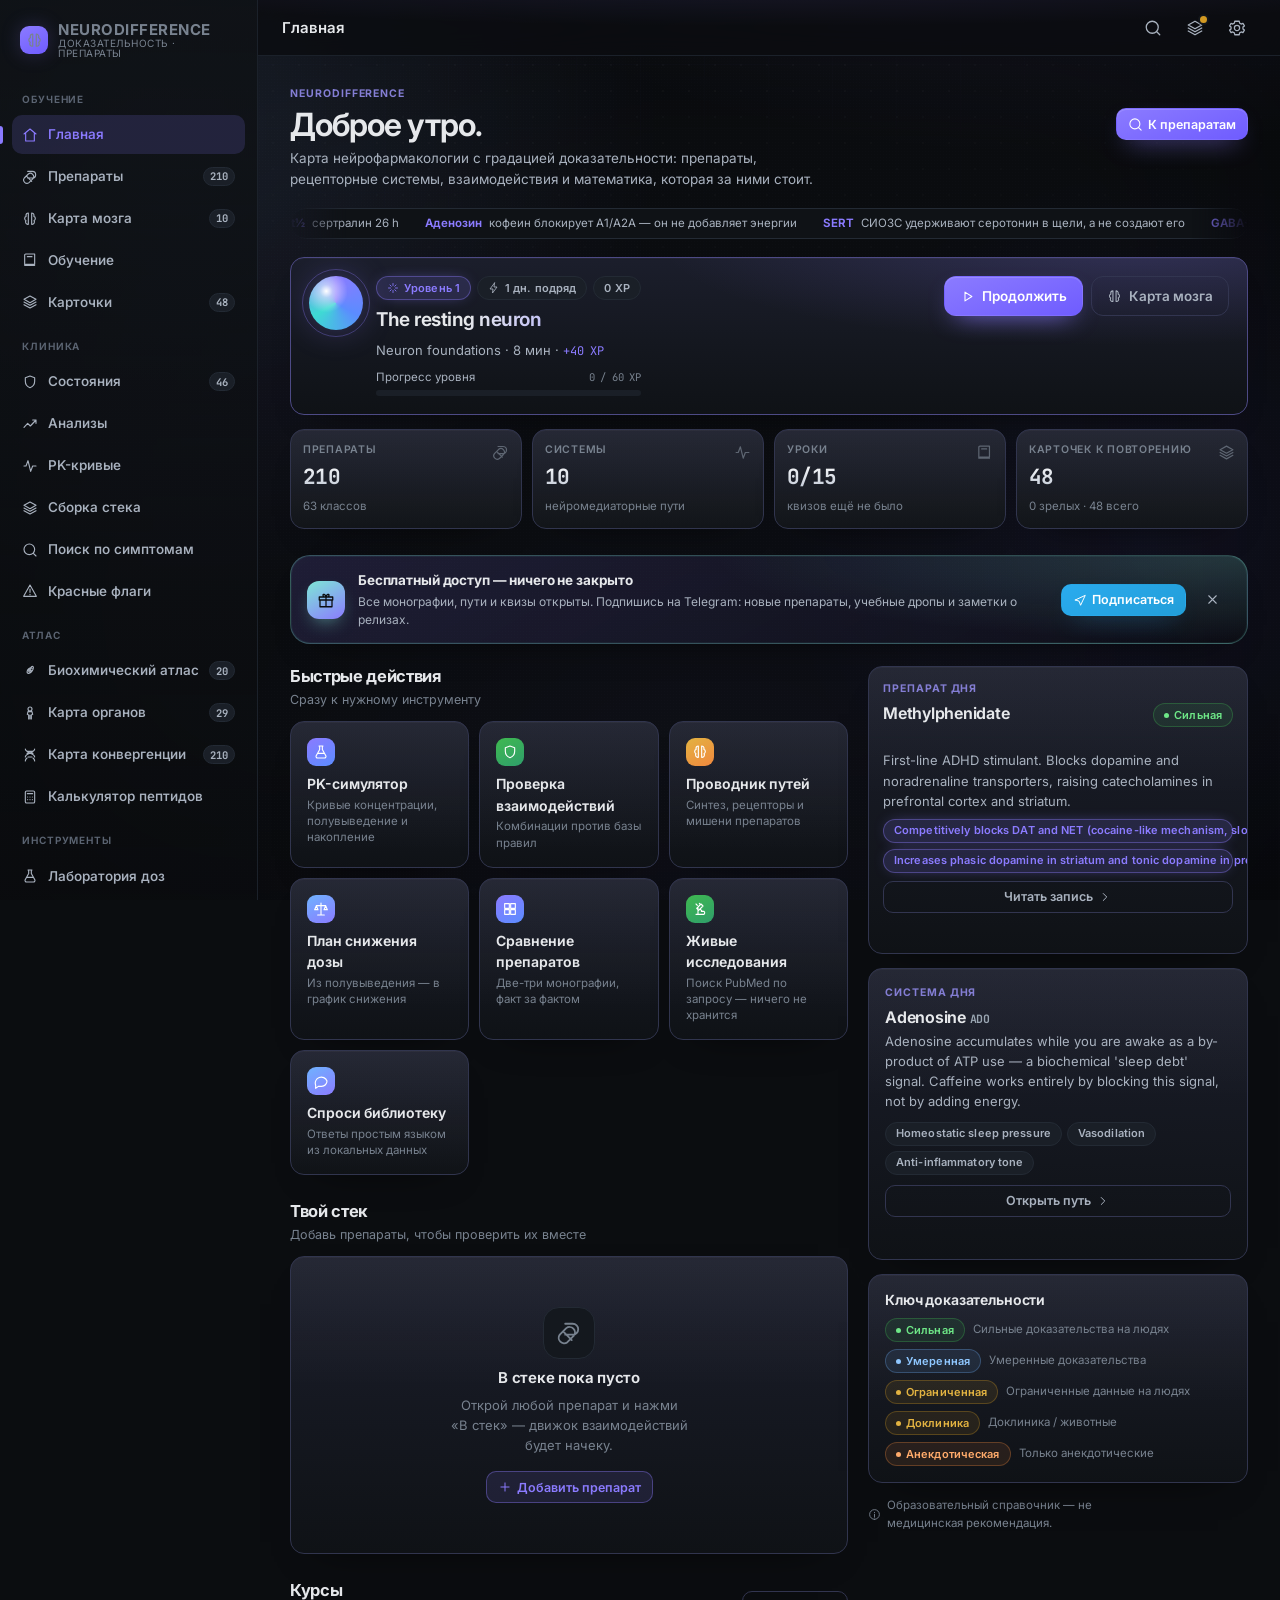
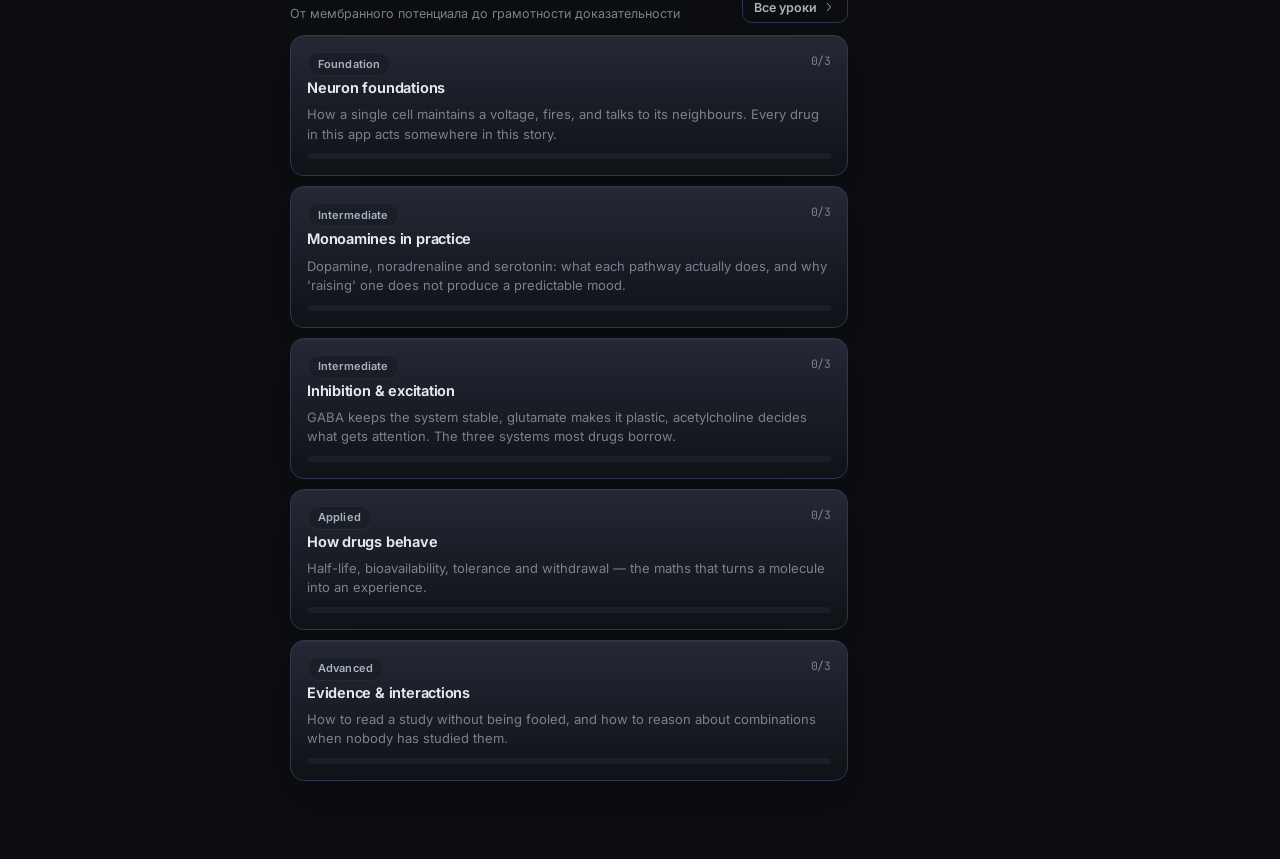
==== commit 6332711a: "update index.html" ====
--- a/index.html
+++ b/index.html
@@ -42,9 +42,9 @@
       />
     </noscript>
 
-    <link rel="stylesheet" href="./app/styles.css?v=4.4.0" />
-    <link rel="stylesheet" href="./app/skin.css?v=4.4.0" />
-    <link rel="stylesheet" href="./app/clinic.css?v=4.4.0" />
+    <link rel="stylesheet" href="./app/styles.css?v=4.4.1" />
+    <link rel="stylesheet" href="./app/skin.css?v=4.4.1" />
+    <link rel="stylesheet" href="./app/clinic.css?v=4.4.1" />
   </head>
   <body>
     <div id="root">
@@ -57,6 +57,6 @@
         </div>
       </noscript>
     </div>
-    <script type="module" src="./app/main.js?v=4.4.0"></script>
+    <script type="module" src="./app/main.js?v=4.4.1"></script>
   </body>
 </html>
